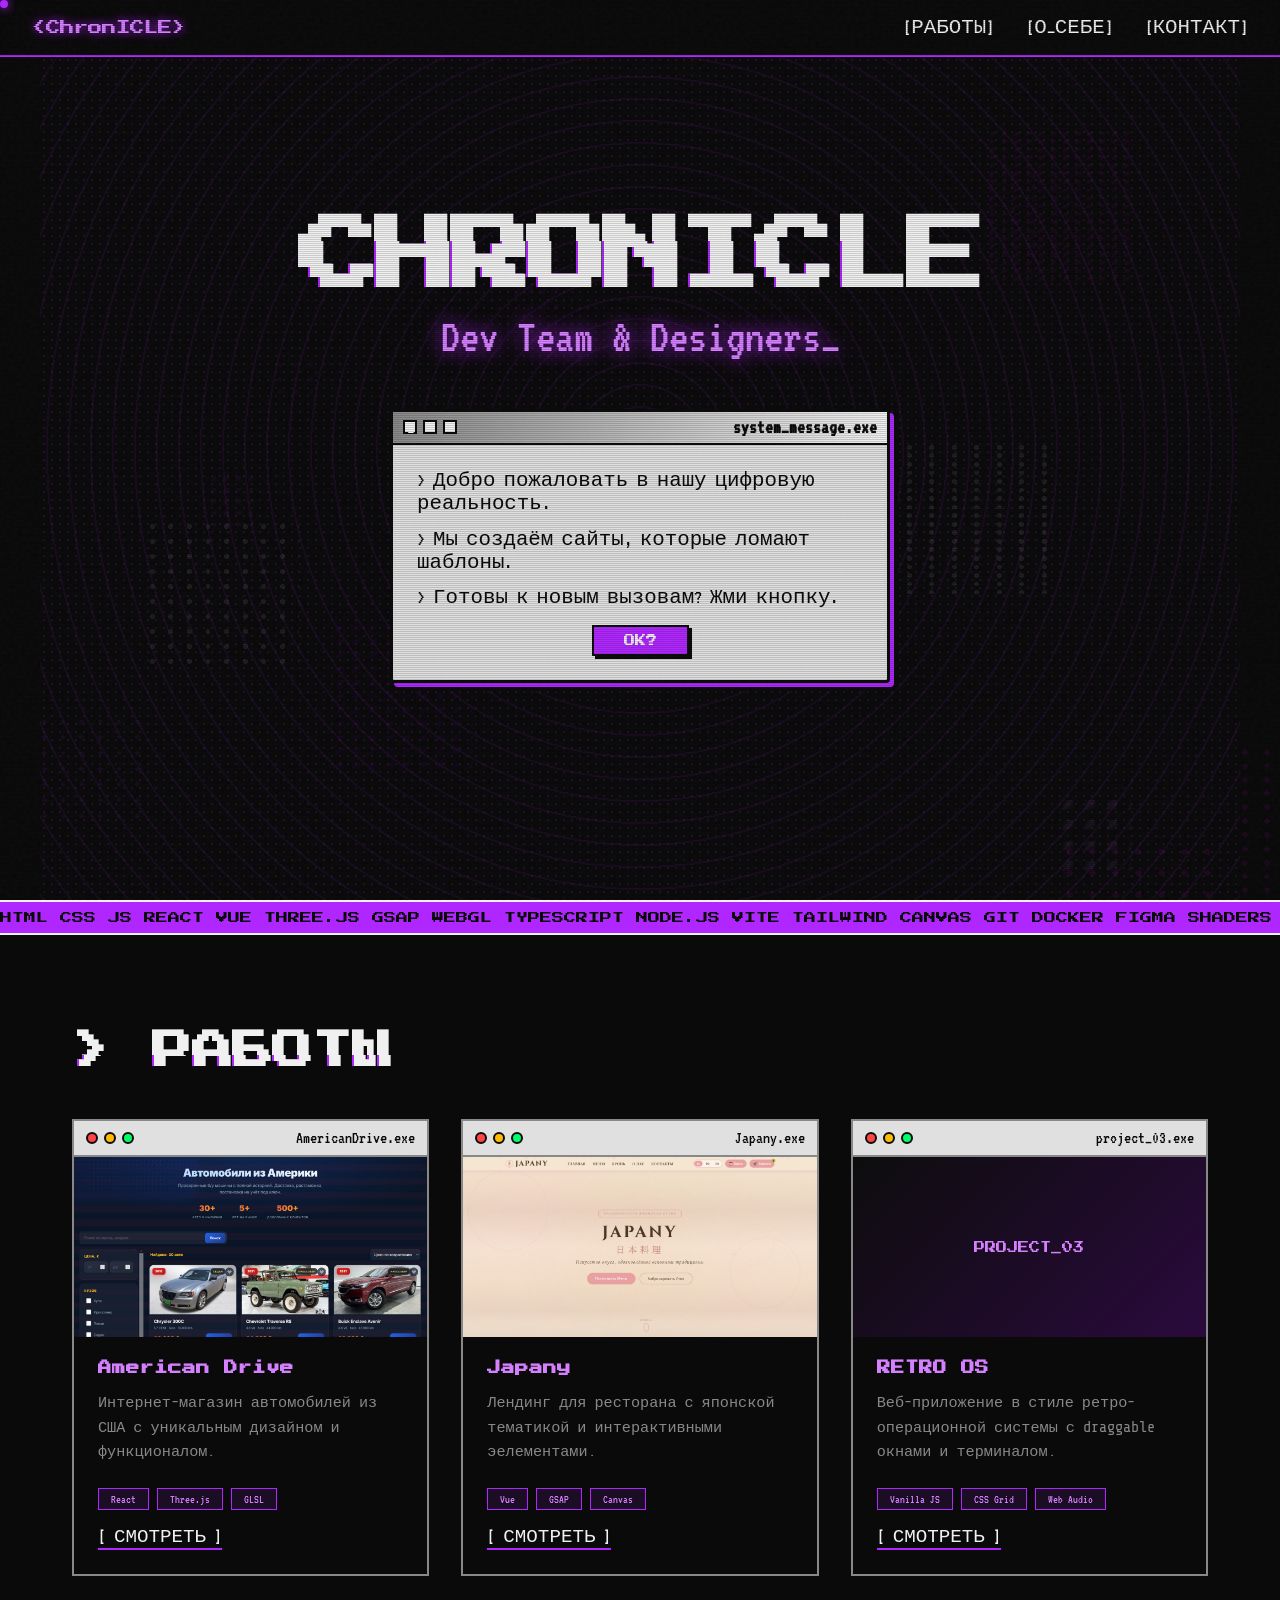
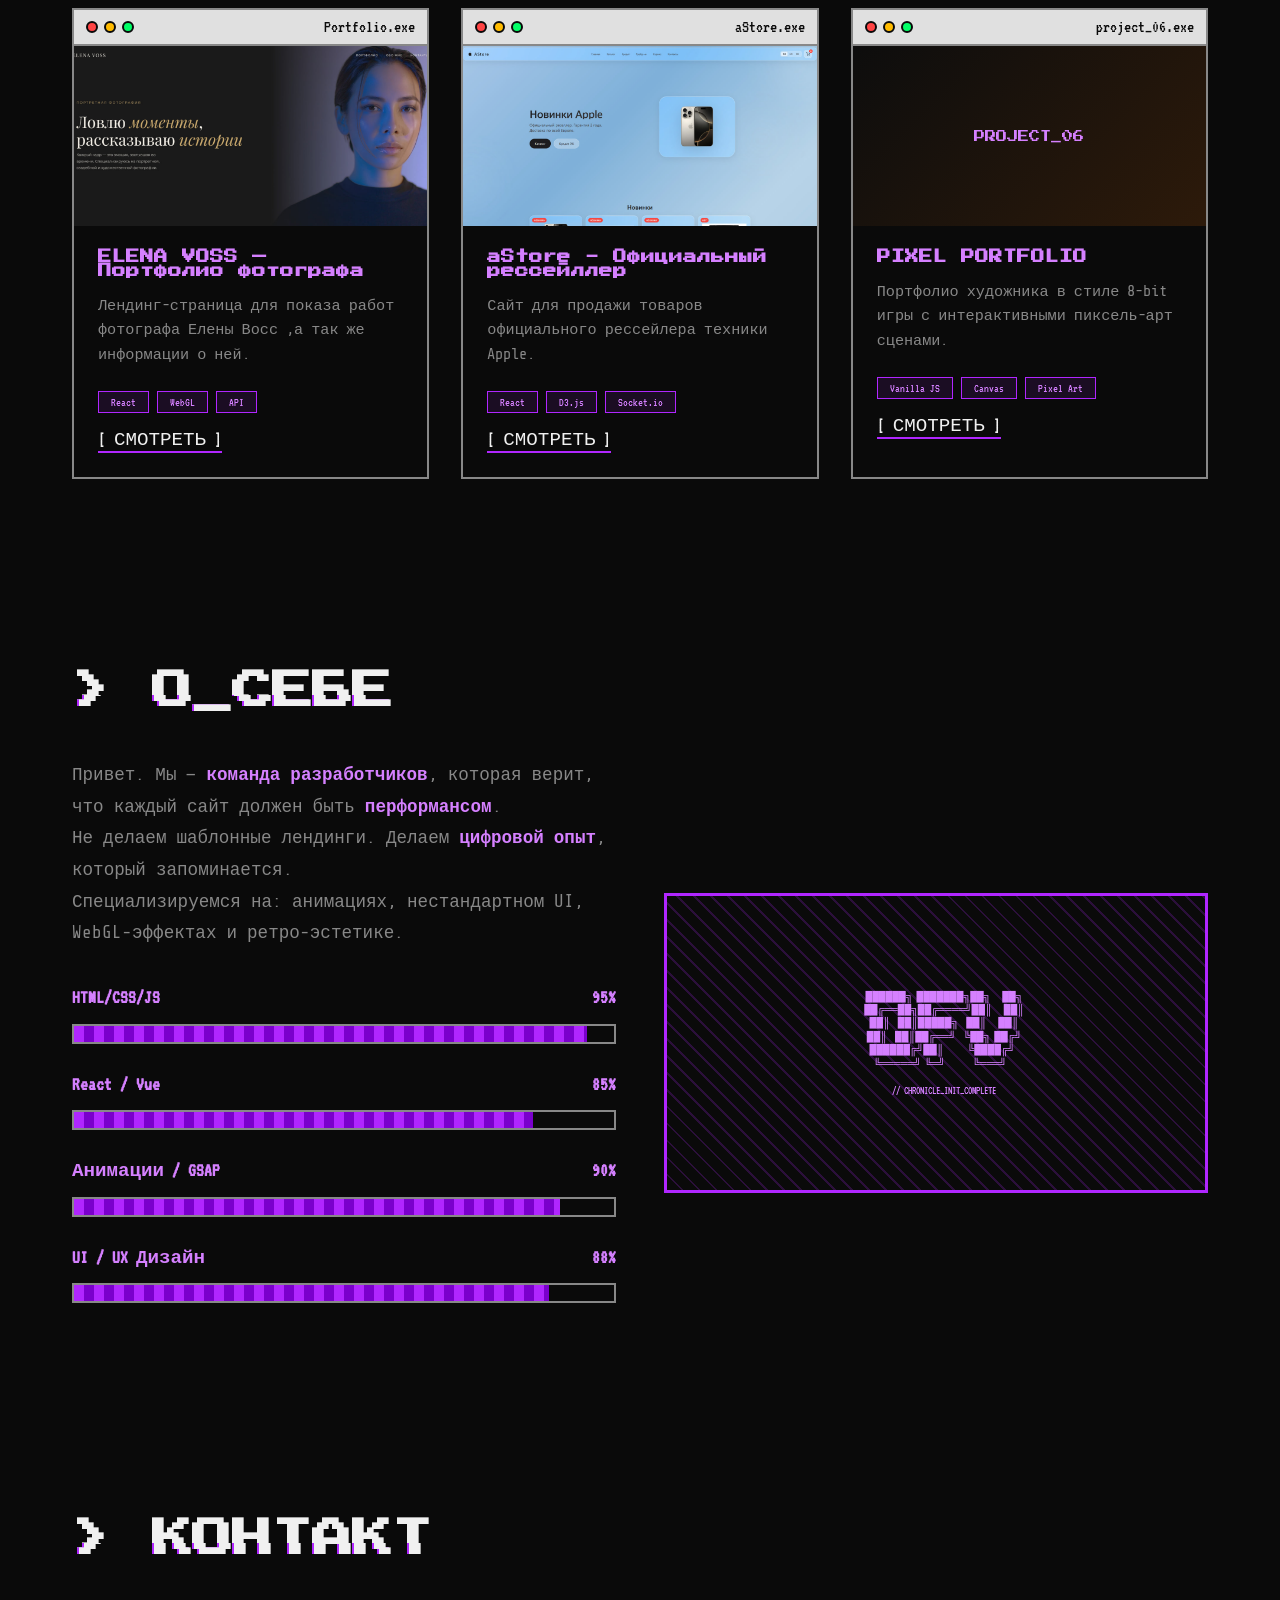
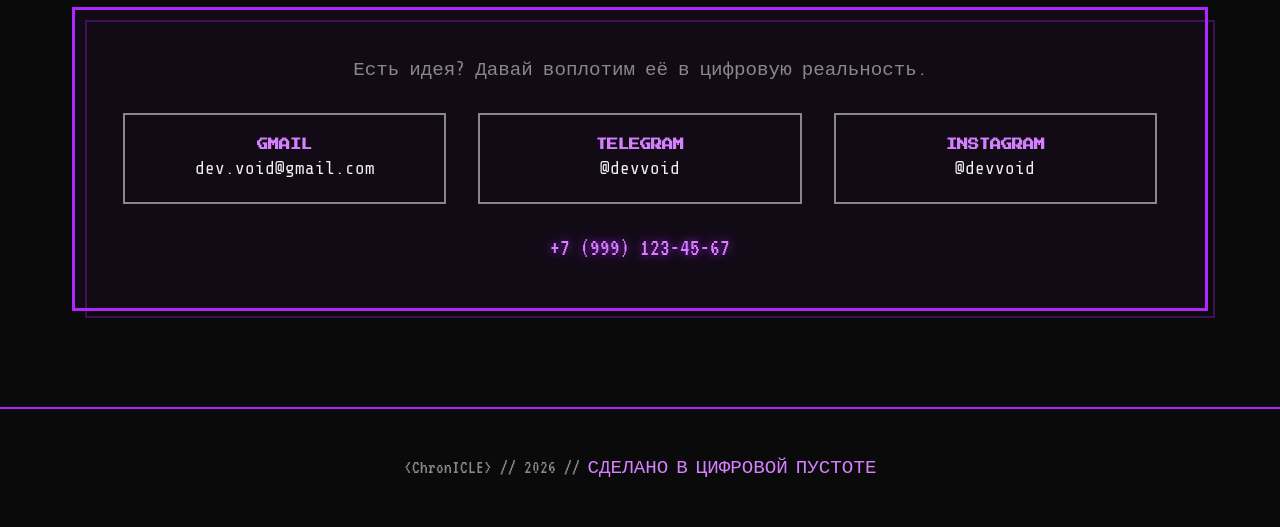
==== index.html @ 46a4eb54 "Добавил парочку сайтов" ====
<!DOCTYPE html>
<html lang="ru">
<head>
    <meta charset="UTF-8">
    <meta name="viewport" content="width=device-width, initial-scale=1.0">
    <title>ChronICLE — Портфолио</title>
    <link href="https://fonts.googleapis.com/css2?family=VT323&family=Press+Start+2P&family=Share+Tech+Mono&display=swap" rel="stylesheet" crossorigin="anonymous">
    <style>
        :root {
            --purple: #b026ff;
            --purple-dark: #7a00cc;
            --purple-glow: #d580ff;
            --black: #0a0a0a;
            --white: #f0f0f0;
            --gray: #888;
            --window-bg: #e0e0e0;
        }

        * { margin: 0; padding: 0; box-sizing: border-box; }

        html { scroll-behavior: smooth; }

        body {
            background: var(--black);
            color: var(--white);
            font-family: 'Share Tech Mono', 'Courier New', monospace;
            overflow-x: hidden;
            cursor: crosshair;
        }

        body::before {
            content: '';
            position: fixed;
            top: 0; left: 0; width: 100%; height: 100%;
            background: repeating-linear-gradient(
                0deg,
                rgba(0,0,0,0.15) 0px,
                rgba(0,0,0,0.15) 1px,
                transparent 1px,
                transparent 2px
            );
            pointer-events: none;
            z-index: 9999;
        }

        .halftone {
            position: absolute;
            width: 100%; height: 100%;
            background-image: radial-gradient(circle, var(--purple) 1px, transparent 1px);
            background-size: 8px 8px;
            opacity: 0.15;
            pointer-events: none;
        }

        .glitch {
            position: relative;
            display: inline-block;
        }
        .glitch::before,
        .glitch::after {
            content: attr(data-text);
            position: absolute;
            top: 0; left: 0; width: 100%; height: 100%;
        }
        .glitch::before {
            left: 2px;
            text-shadow: -2px 0 #b026ff;
            clip: rect(24px, 550px, 90px, 0);
            animation: glitch-anim-1 2.5s infinite linear alternate-reverse;
        }
        .glitch::after {
            left: -2px;
            text-shadow: -2px 0 #00ffff;
            clip: rect(85px, 550px, 140px, 0);
            animation: glitch-anim-2 3s infinite linear alternate-reverse;
        }
        @keyframes glitch-anim-1 {
            0% { clip: rect(20px, 9999px, 15px, 0); }
            20% { clip: rect(80px, 9999px, 70px, 0); }
            40% { clip: rect(10px, 9999px, 55px, 0); }
            60% { clip: rect(50px, 9999px, 18px, 0); }
            80% { clip: rect(90px, 9999px, 85px, 0); }
            100% { clip: rect(35px, 9999px, 15px, 0); }
        }
        @keyframes glitch-anim-2 {
            0% { clip: rect(65px, 9999px, 100px, 0); }
            20% { clip: rect(15px, 9999px, 60px, 0); }
            40% { clip: rect(80px, 9999px, 5px, 0); }
            60% { clip: rect(30px, 9999px, 50px, 0); }
            80% { clip: rect(70px, 9999px, 95px, 0); }
            100% { clip: rect(10px, 9999px, 40px, 0); }
        }

        .pixel-glitch-bg {
            position: fixed;
            top: 0; left: 0;
            width: 100%; height: 100%;
            pointer-events: none;
            z-index: 0;
            overflow: hidden;
        }
        .pixel-block {
            position: absolute;
            image-rendering: pixelated;
            opacity: 0.08;
            animation: pixel-glitch 4s infinite;
        }
        @keyframes pixel-glitch {
            0%, 100% { transform: translate(0,0) scale(1); opacity: 0.06; filter: hue-rotate(0deg); }
            20% { transform: translate(5px,-3px) scale(1.02); opacity: 0.1; filter: hue-rotate(30deg); }
            40% { transform: translate(-3px,5px) scale(0.98); opacity: 0.04; filter: hue-rotate(-20deg); }
            60% { transform: translate(8px,2px) scale(1.01); opacity: 0.09; filter: hue-rotate(60deg); }
            80% { transform: translate(-5px,-8px) scale(0.99); opacity: 0.05; filter: hue-rotate(-40deg); }
        }

        .hero {
            min-height: 100vh;
            display: flex;
            flex-direction: column;
            justify-content: center;
            align-items: center;
            position: relative;
            overflow: hidden;
            padding: 2rem;
        }

        .spiral-bg {
            position: absolute;
            top: 50%; left: 50%;
            transform: translate(-50%, -50%);
            width: 150vmax; height: 150vmax;
            background: repeating-radial-gradient(
                circle at center,
                transparent 0, transparent 20px,
                var(--purple) 20px, var(--purple) 22px
            );
            opacity: 0.08;
            animation: spin 60s linear infinite;
            pointer-events: none;
        }
        @keyframes spin {
            to { transform: translate(-50%, -50%) rotate(360deg); }
        }

        .hero h1 {
            font-family: 'Press Start 2P', 'Courier New', monospace;
            font-size: clamp(2rem, 8vw, 5rem);
            text-transform: uppercase;
            letter-spacing: -0.05em;
            color: var(--white);
            text-align: center;
            z-index: 2;
            margin-bottom: 1rem;
        }
        .hero .subtitle {
            font-family: 'VT323', 'Courier New', monospace;
            font-size: clamp(1.5rem, 4vw, 3rem);
            color: var(--purple-glow);
            text-shadow: 0 0 20px var(--purple);
            z-index: 2;
            margin-bottom: 3rem;
            text-align: center;
        }

        .retro-window {
            background: var(--window-bg);
            border: 3px solid var(--black);
            box-shadow: 4px 4px 0 var(--purple), 8px 8px 0 var(--black);
            border-radius: 4px;
            max-width: 500px;
            width: 100%;
            z-index: 2;
            animation: float 6s ease-in-out infinite;
        }
        .window-header {
            background: linear-gradient(90deg, var(--gray), var(--white));
            padding: 6px 10px;
            display: flex;
            align-items: center;
            gap: 6px;
            border-bottom: 2px solid var(--black);
        }
        .window-btn {
            width: 14px; height: 14px;
            border: 2px solid var(--black);
            background: var(--white);
            display: flex;
            align-items: center;
            justify-content: center;
            font-size: 10px;
            font-weight: bold;
            cursor: pointer;
            transition: 0.2s;
        }
        .window-btn:hover { background: var(--purple); color: var(--white); }
        .window-title {
            margin-left: auto;
            font-family: 'VT323', 'Courier New', monospace;
            font-size: 1.2rem;
            color: var(--black);
            font-weight: bold;
        }
        .window-body {
            padding: 1.5rem;
            color: var(--black);
            font-family: 'VT323', 'Courier New', monospace;
            font-size: 1.3rem;
        }
        .window-body p { margin-bottom: 0.8rem; }
        .ok-btn {
            background: var(--purple);
            color: var(--white);
            border: 2px solid var(--black);
            padding: 8px 30px;
            font-family: 'Press Start 2P', 'Courier New', monospace;
            font-size: 0.7rem;
            cursor: pointer;
            box-shadow: 3px 3px 0 var(--black);
            transition: 0.1s;
            display: block;
            margin: 1rem auto 0;
        }
        .ok-btn:hover {
            transform: translate(2px, 2px);
            box-shadow: 1px 1px 0 var(--black);
        }
        .ok-btn:active {
            transform: translate(3px, 3px);
            box-shadow: none;
        }
        @keyframes float {
            0%, 100% { transform: translateY(0); }
            50% { transform: translateY(-15px); }
        }

        nav {
            position: fixed;
            top: 0; left: 0; width: 100%;
            padding: 1rem 2rem;
            display: flex;
            justify-content: space-between;
            align-items: center;
            z-index: 100;
            background: rgba(10,10,10,0.8);
            backdrop-filter: blur(4px);
            border-bottom: 2px solid var(--purple);
        }
        .logo {
            font-family: 'Press Start 2P', 'Courier New', monospace;
            font-size: 0.9rem;
            color: var(--purple-glow);
            text-shadow: 0 0 10px var(--purple);
        }
        .nav-links {
            display: flex;
            gap: 2rem;
            list-style: none;
        }
        .nav-links a {
            color: var(--white);
            text-decoration: none;
            font-family: 'VT323', 'Courier New', monospace;
            font-size: 1.3rem;
            position: relative;
            transition: 0.3s;
            cursor: pointer;
        }
        .nav-links a::after {
            content: '';
            position: absolute;
            bottom: -4px; left: 0;
            width: 0; height: 2px;
            background: var(--purple);
            transition: 0.3s;
        }
        .nav-links a:hover {
            color: var(--purple-glow);
            text-shadow: 0 0 10px var(--purple);
        }
        .nav-links a:hover::after { width: 100%; }

        section {
            padding: 6rem 2rem;
            position: relative;
            max-width: 1200px;
            margin: 0 auto;
            z-index: 2;
        }
        .section-title {
            font-family: 'Press Start 2P', 'Courier New', monospace;
            font-size: clamp(1.5rem, 4vw, 2.5rem);
            margin-bottom: 3rem;
            color: var(--white);
            text-transform: uppercase;
        }

        .projects-grid {
            display: grid;
            grid-template-columns: repeat(auto-fit, minmax(320px, 1fr));
            gap: 2rem;
        }
        .project-card {
            background: var(--black);
            border: 2px solid var(--gray);
            padding: 0;
            transition: 0.3s;
            position: relative;
            overflow: hidden;
        }
        .project-card::before {
            content: '';
            position: absolute;
            top: 0; left: -100%;
            width: 100%; height: 100%;
            background: linear-gradient(90deg, transparent, rgba(176,38,255,0.2), transparent);
            transition: 0.5s;
        }
        .project-card:hover::before { left: 100%; }
        .project-card:hover {
            border-color: var(--purple);
            box-shadow: 0 0 30px rgba(176,38,255,0.3);
            transform: translateY(-5px);
        }
        .project-header {
            background: var(--window-bg);
            padding: 8px 12px;
            display: flex;
            align-items: center;
            gap: 6px;
            border-bottom: 2px solid var(--gray);
        }
        .project-header .dot {
            width: 12px; height: 12px;
            border: 2px solid var(--black);
            border-radius: 50%;
        }
        .project-header .dot.red { background: #ff4444; }
        .project-header .dot.yellow { background: #ffbb00; }
        .project-header .dot.green { background: #00ff66; }
        .project-title-bar {
            margin-left: auto;
            font-family: 'VT323', 'Courier New', monospace;
            font-size: 1.1rem;
            color: var(--black);
        }
        .project-body { padding: 1.5rem; }
        .project-body h3 {
            font-family: 'Press Start 2P', 'Courier New', monospace;
            font-size: 0.85rem;
            margin-bottom: 1rem;
            color: var(--purple-glow);
        }
        .project-body p {
            color: var(--gray);
            font-size: 0.95rem;
            line-height: 1.6;
            margin-bottom: 1.5rem;
        }
        .project-tags {
            display: flex;
            flex-wrap: wrap;
            gap: 0.5rem;
        }
        .tag {
            border: 1px solid var(--purple);
            color: var(--purple-glow);
            padding: 4px 12px;
            font-size: 0.75rem;
            font-family: 'VT323', 'Courier New', monospace;
            background: rgba(176,38,255,0.1);
        }
        .project-link {
            display: inline-block;
            margin-top: 1rem;
            color: var(--white);
            text-decoration: none;
            font-family: 'VT323', 'Courier New', monospace;
            font-size: 1.2rem;
            border-bottom: 2px solid var(--purple);
            transition: 0.3s;
            cursor: pointer;
        }
        .project-link:hover {
            color: var(--purple-glow);
            text-shadow: 0 0 10px var(--purple);
        }

        .about-grid {
            display: grid;
            grid-template-columns: 1fr 1fr;
            gap: 3rem;
            align-items: center;
        }
        .about-text {
            font-size: 1.1rem;
            line-height: 1.8;
            color: var(--gray);
        }
        .about-text span {
            color: var(--purple-glow);
            font-weight: bold;
        }
        .about-visual {
            position: relative;
            height: 300px;
            border: 3px solid var(--purple);
            background: var(--black);
            overflow: hidden;
        }
        .about-visual::before {
            content: '';
            position: absolute;
            inset: 0;
            background: repeating-linear-gradient(
                45deg,
                transparent, transparent 10px,
                var(--purple) 10px, var(--purple) 12px
            );
            opacity: 0.2;
        }
        .ascii-art {
            position: absolute;
            top: 50%; left: 50%;
            transform: translate(-50%, -50%);
            font-family: 'VT323', 'Courier New', monospace;
            font-size: 0.7rem;
            color: var(--purple-glow);
            white-space: pre;
            line-height: 1.2;
            text-align: center;
        }

        .skill-bar { margin-bottom: 1.5rem; }
        .skill-label {
            display: flex;
            justify-content: space-between;
            font-family: 'VT323', 'Courier New', monospace;
            font-size: 1.2rem;
            margin-bottom: 0.5rem;
        }
        .skill-track {
            height: 20px;
            border: 2px solid var(--gray);
            background: var(--black);
            position: relative;
            overflow: hidden;
        }
        .skill-fill {
            height: 100%;
            background: repeating-linear-gradient(
                90deg,
                var(--purple), var(--purple) 10px,
                var(--purple-dark) 10px, var(--purple-dark) 20px
            );
            width: 0;
            transition: width 1.5s ease-out;
        }

        .contact-box {
            border: 3px solid var(--purple);
            padding: 3rem;
            background: rgba(176,38,255,0.05);
            position: relative;
        }
        .contact-box::before {
            content: '';
            position: absolute;
            top: 10px; left: 10px;
            right: -10px; bottom: -10px;
            border: 2px solid var(--purple);
            opacity: 0.3;
            pointer-events: none;
        }
        .contact-grid {
            display: grid;
            grid-template-columns: repeat(auto-fit, minmax(200px, 1fr));
            gap: 2rem;
            margin-top: 2rem;
        }
        .contact-item {
            border: 2px solid var(--gray);
            padding: 1.5rem;
            transition: 0.3s;
            text-align: center;
        }
        .contact-item:hover {
            border-color: var(--purple);
            box-shadow: 0 0 20px rgba(176,38,255,0.2);
        }
        .contact-item h4 {
            font-family: 'Press Start 2P', 'Courier New', monospace;
            font-size: 0.7rem;
            color: var(--purple-glow);
            margin-bottom: 0.5rem;
        }
        .contact-item span {
            color: var(--white);
            font-size: 1.1rem;
            cursor: pointer;
            transition: 0.3s;
        }
        .contact-item span:hover {
            color: var(--purple-glow);
            text-shadow: 0 0 10px var(--purple);
        }

        .phone-text {
            text-align: center;
            margin-top: 2rem;
            font-family: 'VT323', 'Courier New', monospace;
            font-size: 1.5rem;
            color: var(--gray);
        }
        .phone-text span {
            color: var(--purple-glow);
            text-shadow: 0 0 10px var(--purple);
        }

        footer {
            text-align: center;
            padding: 3rem 2rem;
            border-top: 2px solid var(--purple);
            font-family: 'VT323', 'Courier New', monospace;
            font-size: 1.2rem;
            color: var(--gray);
        }
        footer span { color: var(--purple-glow); }

        .marquee-container {
            overflow: hidden;
            background: var(--purple);
            color: var(--black);
            padding: 0.6rem 0;
            font-family: 'Press Start 2P', 'Courier New', monospace;
            font-size: 0.75rem;
            border-top: 2px solid var(--white);
            border-bottom: 2px solid var(--white);
            position: relative;
        }
        .marquee-track {
            display: flex;
            width: fit-content;
            will-change: transform;
            backface-visibility: hidden;
            animation: marquee-scroll 18s linear infinite;
        }
        .marquee-text {
            white-space: nowrap;
            flex-shrink: 0;
            padding-right: 4rem;
        }
        @keyframes marquee-scroll {
            0% { transform: translate3d(0, 0, 0); }
            100% { transform: translate3d(-50%, 0, 0); }
        }

        .floating-windows {
            position: fixed;
            top: 0; left: 0;
            width: 100%; height: 100%;
            pointer-events: none;
            z-index: 0;
            overflow: hidden;
        }
        .error-window {
            position: absolute;
            background: var(--window-bg);
            border: 2px solid var(--black);
            box-shadow: 3px 3px 0 var(--purple);
            opacity: 0.22;
            will-change: transform;
        }
        .error-header {
            background: linear-gradient(90deg, var(--gray), var(--white));
            padding: 5px 10px;
            font-size: 0.9rem;
            font-family: 'VT323', 'Courier New', monospace;
            color: var(--black);
            border-bottom: 2px solid var(--black);
            display: flex;
            justify-content: space-between;
        }
        .error-body {
            padding: 12px 10px;
            font-size: 1rem;
            color: var(--black);
            font-family: 'VT323', 'Courier New', monospace;
        }

        .noise {
            position: fixed;
            top: 0; left: 0;
            width: 100%; height: 100%;
            pointer-events: none;
            z-index: 9998;
            opacity: 0.03;
            background-image: url("data:image/svg+xml,%3Csvg viewBox='0 0 256 256' xmlns='http://www.w3.org/2000/svg'%3E%3Cfilter id='noise'%3E%3CfeTurbulence type='fractalNoise' baseFrequency='0.9' numOctaves='4' stitchTiles='stitch'/%3E%3C/filter%3E%3Crect width='100%25' height='100%25' filter='url(%23noise)'/%3E%3C/svg%3E");
        }

        @media (max-width: 768px) {
            .about-grid { grid-template-columns: 1fr; }
            .nav-links { display: none; }
            .hero h1 { font-size: 2rem; }
        }

        .cursor-dot {
            position: fixed;
            width: 8px; height: 8px;
            background: var(--purple);
            border-radius: 50%;
            pointer-events: none;
            z-index: 10000;
            transition: transform 0.1s;
            box-shadow: 0 0 10px var(--purple);
        }

        .blink { animation: blink 1s step-end infinite; }
        @keyframes blink { 50% { opacity: 0; } }
    </style>
</head>
<body>
    <div class="noise"></div>
    <div class="cursor-dot" id="cursor"></div>

    <div class="pixel-glitch-bg" id="pixelGlitchBg"></div>
    <div class="floating-windows" id="floatingWindows"></div>

    <nav>
        <div class="logo">&lt;ChronICLE&gt;</div>
        <ul class="nav-links">
            <li><a onclick="scrollToSection('projects')">[РАБОТЫ]</a></li>
            <li><a onclick="scrollToSection('about')">[О_СЕБЕ]</a></li>
            <li><a onclick="scrollToSection('contact')">[КОНТАКТ]</a></li>
        </ul>
    </nav>

    <section class="hero">
        <div class="spiral-bg"></div>
        <div class="halftone"></div>
        <h1 class="glitch" data-text="ChronICLE">ChronICLE</h1>
        <p class="subtitle">Dev Team & Designers<span class="blink">_</span></p>
        <div class="retro-window">
            <div class="window-header">
                <div class="window-btn">_</div>
                <div class="window-btn">□</div>
                <div class="window-btn">×</div>
                <span class="window-title">system_message.exe</span>
            </div>
            <div class="window-body">
                <p>> Добро пожаловать в нашу цифровую реальность.</p>
                <p>> Мы создаём сайты, которые ломают шаблоны.</p>
                <p>> Готовы к новым вызовам? Жми кнопку.</p>
                <button class="ok-btn" onclick="scrollToSection('projects')">OK?</button>
            </div>
        </div>
    </section>

    <div class="marquee-container">
        <div class="marquee-track">
            <span class="marquee-text">HTML  CSS  JS  REACT  VUE  THREE.JS  GSAP  WEBGL  TYPESCRIPT  NODE.JS  VITE  TAILWIND  CANVAS  GIT  DOCKER  FIGMA  SHADERS  GLSL  PWA  SSR</span>
            <span class="marquee-text">HTML  CSS  JS  REACT  VUE  THREE.JS  GSAP  WEBGL  TYPESCRIPT  NODE.JS  VITE  TAILWIND  CANVAS  GIT  DOCKER  FIGMA  SHADERS  GLSL  PWA  SSR</span>
        </div>
    </div>

    <section id="projects">
        <h2 class="section-title glitch" data-text="> РАБОТЫ">> РАБОТЫ</h2>
        <div class="projects-grid">
            <div class="project-card">
                <div class="project-header">
                    <div class="dot red"></div>
                    <div class="dot yellow"></div>
                    <div class="dot green"></div>
                    <span class="project-title-bar">AmericanDrive.exe</span>
                </div>
                <div style="height:180px;background:linear-gradient(135deg,#1a1a1a,#2d0a3d);display:flex;align-items:center;justify-content:center;">
    <img src="images/project1.jpg"
         style="width:100%;height:100%;object-fit:cover;">
</div>
                <div class="project-body">
                    <h3>American Drive</h3>
                    <p>Интернет-магазин автомобилей из США с уникальным дизайном и функционалом.</p>
                    <div class="project-tags">
                        <span class="tag">React</span>
                        <span class="tag">Three.js</span>
                        <span class="tag">GLSL</span>
                    </div>
                    <a href="project1.html" class="project-link">[ СМОТРЕТЬ ]</a>
                </div>
            </div>
            <div class="project-card">
                <div class="project-header">
                    <div class="dot red"></div>
                    <div class="dot yellow"></div>
                    <div class="dot green"></div>
                    <span class="project-title-bar">Japany.exe</span>
                </div>
                <div style="height:180px;background:linear-gradient(135deg,#1a1a1a,#2d0a3d);display:flex;align-items:center;justify-content:center;">
    <img src="images/project2.jpg"
         style="width:100%;height:100%;object-fit:cover;">
</div>
                <div class="project-body">
                    <h3>Japany</h3>
                    <p>Лендинг для ресторана с японской тематикой и интерактивными эелементами.</p>
                    <div class="project-tags">
                        <span class="tag">Vue</span>
                        <span class="tag">GSAP</span>
                        <span class="tag">Canvas</span>
                    </div>
                    <a href="project2.html" class="project-link">[ СМОТРЕТЬ ]</a>
                </div>
            </div>
            <div class="project-card">
                <div class="project-header">
                    <div class="dot red"></div>
                    <div class="dot yellow"></div>
                    <div class="dot green"></div>
                    <span class="project-title-bar">project_03.exe</span>
                </div>
                <div style="height:180px;background:linear-gradient(135deg,#0d0d0d,#2a0a3d);display:flex;align-items:center;justify-content:center;font-family:'Press Start 2P','Courier New',monospace;font-size:0.7rem;color:var(--purple-glow);">PROJECT_03</div>
                <div class="project-body">
                    <h3>RETRO OS</h3>
                    <p>Веб-приложение в стиле ретро-операционной системы с draggable окнами и терминалом.</p>
                    <div class="project-tags">
                        <span class="tag">Vanilla JS</span>
                        <span class="tag">CSS Grid</span>
                        <span class="tag">Web Audio</span>
                    </div>
                    <span class="project-link">[ СМОТРЕТЬ ]</span>
                </div>
            </div>
            <div class="project-card">
                <div class="project-header">
                    <div class="dot red"></div>
                    <div class="dot yellow"></div>
                    <div class="dot green"></div>
                    <span class="project-title-bar">Portfolio.exe</span>
                </div>
                <div style="height:180px;background:linear-gradient(135deg,#1a1a1a,#2d0a3d);display:flex;align-items:center;justify-content:center;">
    <img src="images/project4.jpg"
         style="width:100%;height:100%;object-fit:cover;">
</div>
                <div class="project-body">
                    <h3>ELENA VOSS — Портфолио фотографа</h3>
                    <p>Лендинг-страница для показа работ фотографа Елены Восс ,а так же информации о ней.</p>
                    <div class="project-tags">
                        <span class="tag">React</span>
                        <span class="tag">WebGL</span>
                        <span class="tag">API</span>
                    </div>
                    <a href="project4.html" class="project-link">[ СМОТРЕТЬ ]</a>
                </div>
            </div>
            <div class="project-card">
                <div class="project-header">
                    <div class="dot red"></div>
                    <div class="dot yellow"></div>
                    <div class="dot green"></div>
                    <span class="project-title-bar">aStore.exe</span>
                </div>
                <div style="height:180px;background:linear-gradient(135deg,#1a1a1a,#2d0a3d);display:flex;align-items:center;justify-content:center;">
    <img src="images/project5.jpg"
         style="width:100%;height:100%;object-fit:cover;">
</div>
                <div class="project-body">
                    <h3>aStore - Официальный рессейллер</h3>
                    <p>Сайт для продажи товаров официального рессейлера техники Apple.</p>
                    <div class="project-tags">
                        <span class="tag">React</span>
                        <span class="tag">D3.js</span>
                        <span class="tag">Socket.io</span>
                    </div>
                    <a href="project5.html" class="project-link">[ СМОТРЕТЬ ]</a>
                </div>
            </div>
            <div class="project-card">
                <div class="project-header">
                    <div class="dot red"></div>
                    <div class="dot yellow"></div>
                    <div class="dot green"></div>
                    <span class="project-title-bar">project_06.exe</span>
                </div>
                <div style="height:180px;background:linear-gradient(135deg,#0d0d0d,#2d1a0a);display:flex;align-items:center;justify-content:center;font-family:'Press Start 2P','Courier New',monospace;font-size:0.7rem;color:var(--purple-glow);">PROJECT_06</div>
                <div class="project-body">
                    <h3>PIXEL PORTFOLIO</h3>
                    <p>Портфолио художника в стиле 8-bit игры с интерактивными пиксель-арт сценами.</p>
                    <div class="project-tags">
                        <span class="tag">Vanilla JS</span>
                        <span class="tag">Canvas</span>
                        <span class="tag">Pixel Art</span>
                    </div>
                    <span class="project-link">[ СМОТРЕТЬ ]</span>
                </div>
            </div>
        </div>
    </section>

    <section id="about">
        <h2 class="section-title glitch" data-text="> О_СЕБЕ">> О_СЕБЕ</h2>
        <div class="about-grid">
            <div class="about-text">
                <p>Привет. Мы — <span>команда разработчиков</span>, которая верит, что каждый сайт должен быть <span>перформансом</span>.</p>
                <p>Не делаем шаблонные лендинги. Делаем <span>цифровой опыт</span>, который запоминается.</p>
                <p>Специализируемся на: анимациях, нестандартном UI, WebGL-эффектах и ретро-эстетике.</p>
                <div style="margin-top: 2rem;">
                    <div class="skill-bar">
                        <div class="skill-label"><span>HTML/CSS/JS</span><span>95%</span></div>
                        <div class="skill-track"><div class="skill-fill" data-width="95%"></div></div>
                    </div>
                    <div class="skill-bar">
                        <div class="skill-label"><span>React / Vue</span><span>85%</span></div>
                        <div class="skill-track"><div class="skill-fill" data-width="85%"></div></div>
                    </div>
                    <div class="skill-bar">
                        <div class="skill-label"><span>Анимации / GSAP</span><span>90%</span></div>
                        <div class="skill-track"><div class="skill-fill" data-width="90%"></div></div>
                    </div>
                    <div class="skill-bar">
                        <div class="skill-label"><span>UI / UX Дизайн</span><span>88%</span></div>
                        <div class="skill-track"><div class="skill-fill" data-width="88%"></div></div>
                    </div>
                </div>
            </div>
            <div class="about-visual">
                <div class="ascii-art">
    ██████╗ ███████╗██╗   ██╗
    ██╔══██╗██╔════╝██║   ██║
    ██║  ██║█████╗  ██║   ██║
    ██║  ██║██╔══╝  ╚██╗ ██╔╝
    ██████╔╝██║      ╚████╔╝ 
    ╚═════╝ ╚═╝       ╚═══╝  

    // CHRONICLE_INIT_COMPLETE
                </div>
            </div>
        </div>
    </section>

    <section id="contact">
        <h2 class="section-title glitch" data-text="> КОНТАКТ">> КОНТАКТ</h2>
        <div class="contact-box">
            <p style="font-size:1.2rem;color:var(--gray);text-align:center;margin-bottom:1rem;">Есть идея? Давай воплотим её в цифровую реальность.</p>
            <div class="contact-grid">
                <div class="contact-item">
                    <h4>GMAIL</h4>
                    <span>dev.void@gmail.com</span>
                </div>
                <div class="contact-item">
                    <h4>TELEGRAM</h4>
                    <span>@devvoid</span>
                </div>
                <div class="contact-item">
                    <h4>INSTAGRAM</h4>
                    <span>@devvoid</span>
                </div>
            </div>
            <div class="phone-text">
                <span>+7 (999) 123-45-67</span>
            </div>
        </div>
    </section>

    <footer>
        <p>&lt;ChronICLE&gt; // 2026 // <span>СДЕЛАНО В ЦИФРОВОЙ ПУСТОТЕ</span></p>
    </footer>

    <script>
        function scrollToSection(id) {
            document.getElementById(id).scrollIntoView({ behavior: 'smooth' });
        }

        const cursor = document.getElementById('cursor');
        document.addEventListener('mousemove', (e) => {
            cursor.style.left = e.clientX - 4 + 'px';
            cursor.style.top = e.clientY - 4 + 'px';
        });
        document.addEventListener('mousedown', () => cursor.style.transform = 'scale(0.5)');
        document.addEventListener('mouseup', () => cursor.style.transform = 'scale(1)');

        const pixelBg = document.getElementById('pixelGlitchBg');
        const pixelColors = ['#b026ff', '#7a00cc', '#d580ff', '#ffffff', '#ff00ff'];
        const pixelShapes = [
            'linear-gradient(45deg, transparent 40%, {color} 40%, {color} 60%, transparent 60%)',
            'repeating-linear-gradient(0deg, {color} 0px, {color} 2px, transparent 2px, transparent 6px)',
            'repeating-linear-gradient(90deg, {color} 0px, {color} 2px, transparent 2px, transparent 6px)',
            'radial-gradient(circle, {color} 20%, transparent 20%)',
            'conic-gradient(from 0deg, transparent 0deg, {color} 45deg, transparent 90deg)'
        ];
        for (let i = 0; i < 25; i++) {
            const block = document.createElement('div');
            block.className = 'pixel-block';
            const size = 40 + Math.random() * 120;
            const color = pixelColors[Math.floor(Math.random() * pixelColors.length)];
            const shape = pixelShapes[Math.floor(Math.random() * pixelShapes.length)].replace('{color}', color);
            block.style.cssText = `
                width: ${size}px; height: ${size}px;
                left: ${Math.random() * 100}%;
                top: ${Math.random() * 100}%;
                background: ${shape};
                background-size: ${8 + Math.random() * 16}px ${8 + Math.random() * 16}px;
                animation-delay: ${Math.random() * 4}s;
                animation-duration: ${3 + Math.random() * 4}s;
            `;
            pixelBg.appendChild(block);
        }

        const fwContainer = document.getElementById('floatingWindows');
        const messages = ['Epic fail.', 'Error 404.', 'System crash.', 'Access denied.', 'Fatal error.', 'Null pointer.', 'Stack overflow.', 'Segmentation fault.'];
        const activeWindows = [];

        function createErrorWindow() {
            const win = document.createElement('div');
            win.className = 'error-window';
            const width = 220 + Math.random() * 180;
            const startX = Math.random() * (window.innerWidth - width);
            const startY = window.innerHeight + 80;
            const speed = 0.4 + Math.random() * 0.7;
            const wobble = Math.random() * 3;
            const wobbleSpeed = 0.008 + Math.random() * 0.02;
            const baseRotation = -20 + Math.random() * 40;
            const rotSpeed = -0.15 + Math.random() * 0.3;

            win.style.width = width + 'px';
            win.style.left = startX + 'px';
            win.style.top = startY + 'px';
            win.style.transform = `rotate(${baseRotation}deg)`;

            win.innerHTML = `
                <div class="error-header">
                    <span>!</span>
                    <span>×</span>
                </div>
                <div class="error-body">${messages[Math.floor(Math.random() * messages.length)]}</div>
            `;

            fwContainer.appendChild(win);

            const winObj = {
                el: win,
                x: startX,
                y: startY,
                speed: speed,
                wobble: wobble,
                wobblePhase: Math.random() * Math.PI * 2,
                wobbleSpeed: wobbleSpeed,
                rotation: baseRotation,
                rotSpeed: rotSpeed,
                dead: false
            };
            activeWindows.push(winObj);
        }

        function animateWindows() {
            for (let i = activeWindows.length - 1; i >= 0; i--) {
                const w = activeWindows[i];
                if (w.dead) {
                    activeWindows.splice(i, 1);
                    continue;
                }

                w.y -= w.speed;
                w.wobblePhase += w.wobbleSpeed;
                w.x += Math.sin(w.wobblePhase) * w.wobble;
                w.rotation += w.rotSpeed;

                w.el.style.transform = `translate(${w.x - parseFloat(w.el.style.left)}px, ${w.y - (window.innerHeight + 80)}px) rotate(${w.rotation}deg)`;

                if (w.y < -250) {
                    w.el.remove();
                    w.dead = true;
                    activeWindows.splice(i, 1);
                }
            }
            requestAnimationFrame(animateWindows);
        }

        setInterval(() => {
            if (activeWindows.length < 2) {
                createErrorWindow();
            }
        }, 3000);

        setTimeout(createErrorWindow, 500);
        animateWindows();

        const observer = new IntersectionObserver((entries) => {
            entries.forEach(entry => {
                if (entry.isIntersecting) {
                    entry.target.querySelectorAll('.skill-fill').forEach(bar => {
                        bar.style.width = bar.getAttribute('data-width');
                    });
                }
            });
        }, { threshold: 0.3 });
        observer.observe(document.querySelector('#about'));

        document.querySelectorAll('.project-card').forEach(card => {
            card.addEventListener('mouseenter', function() {
                this.style.filter = 'hue-rotate(90deg)';
                setTimeout(() => this.style.filter = 'none', 100);
                setTimeout(() => this.style.filter = 'hue-rotate(180deg)', 150);
                setTimeout(() => this.style.filter = 'none', 250);
            });
        });

        document.querySelector('.hero').addEventListener('mousemove', (e) => {
            const x = (e.clientX / window.innerWidth - 0.5) * 20;
            const y = (e.clientY / window.innerHeight - 0.5) * 20;
            document.querySelector('.spiral-bg').style.transform = `translate(calc(-50% + ${x}px), calc(-50% + ${y}px)) rotate(${x}deg)`;
        });
    </script>
</body>
</html>
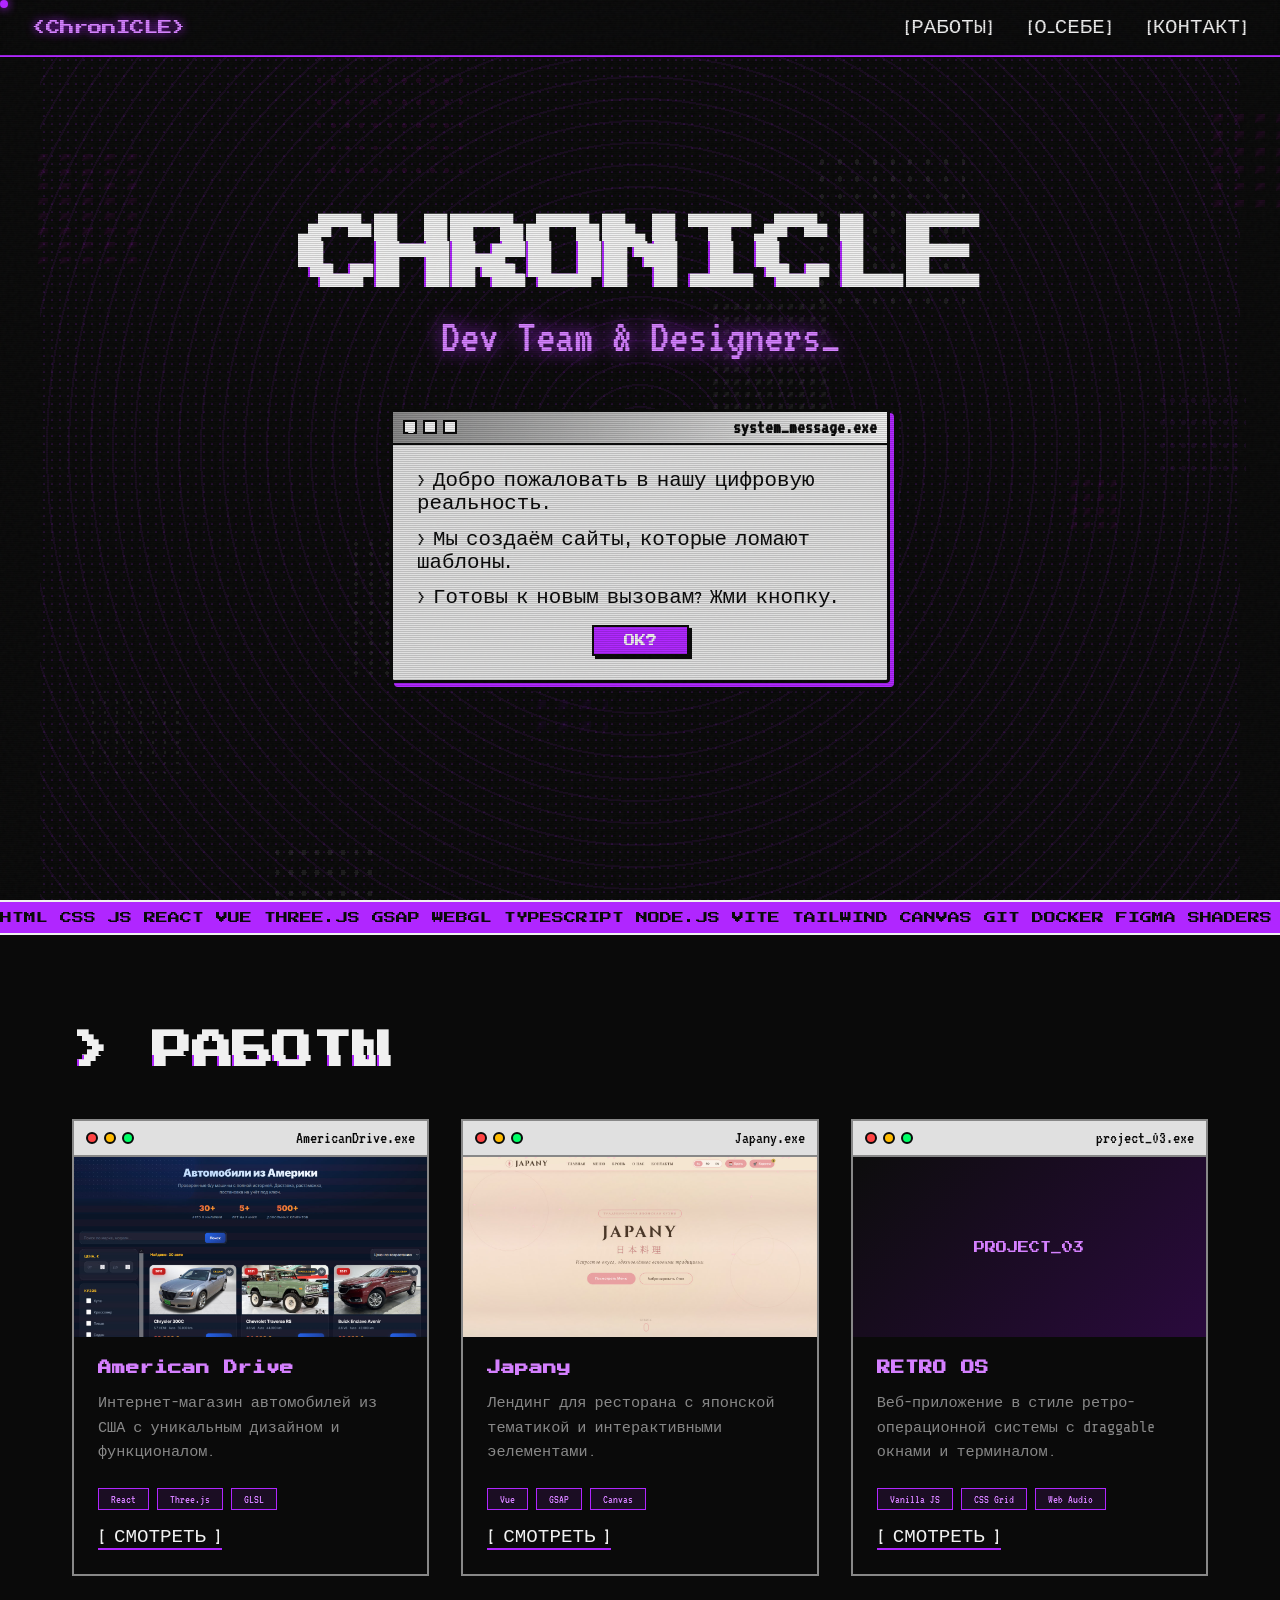
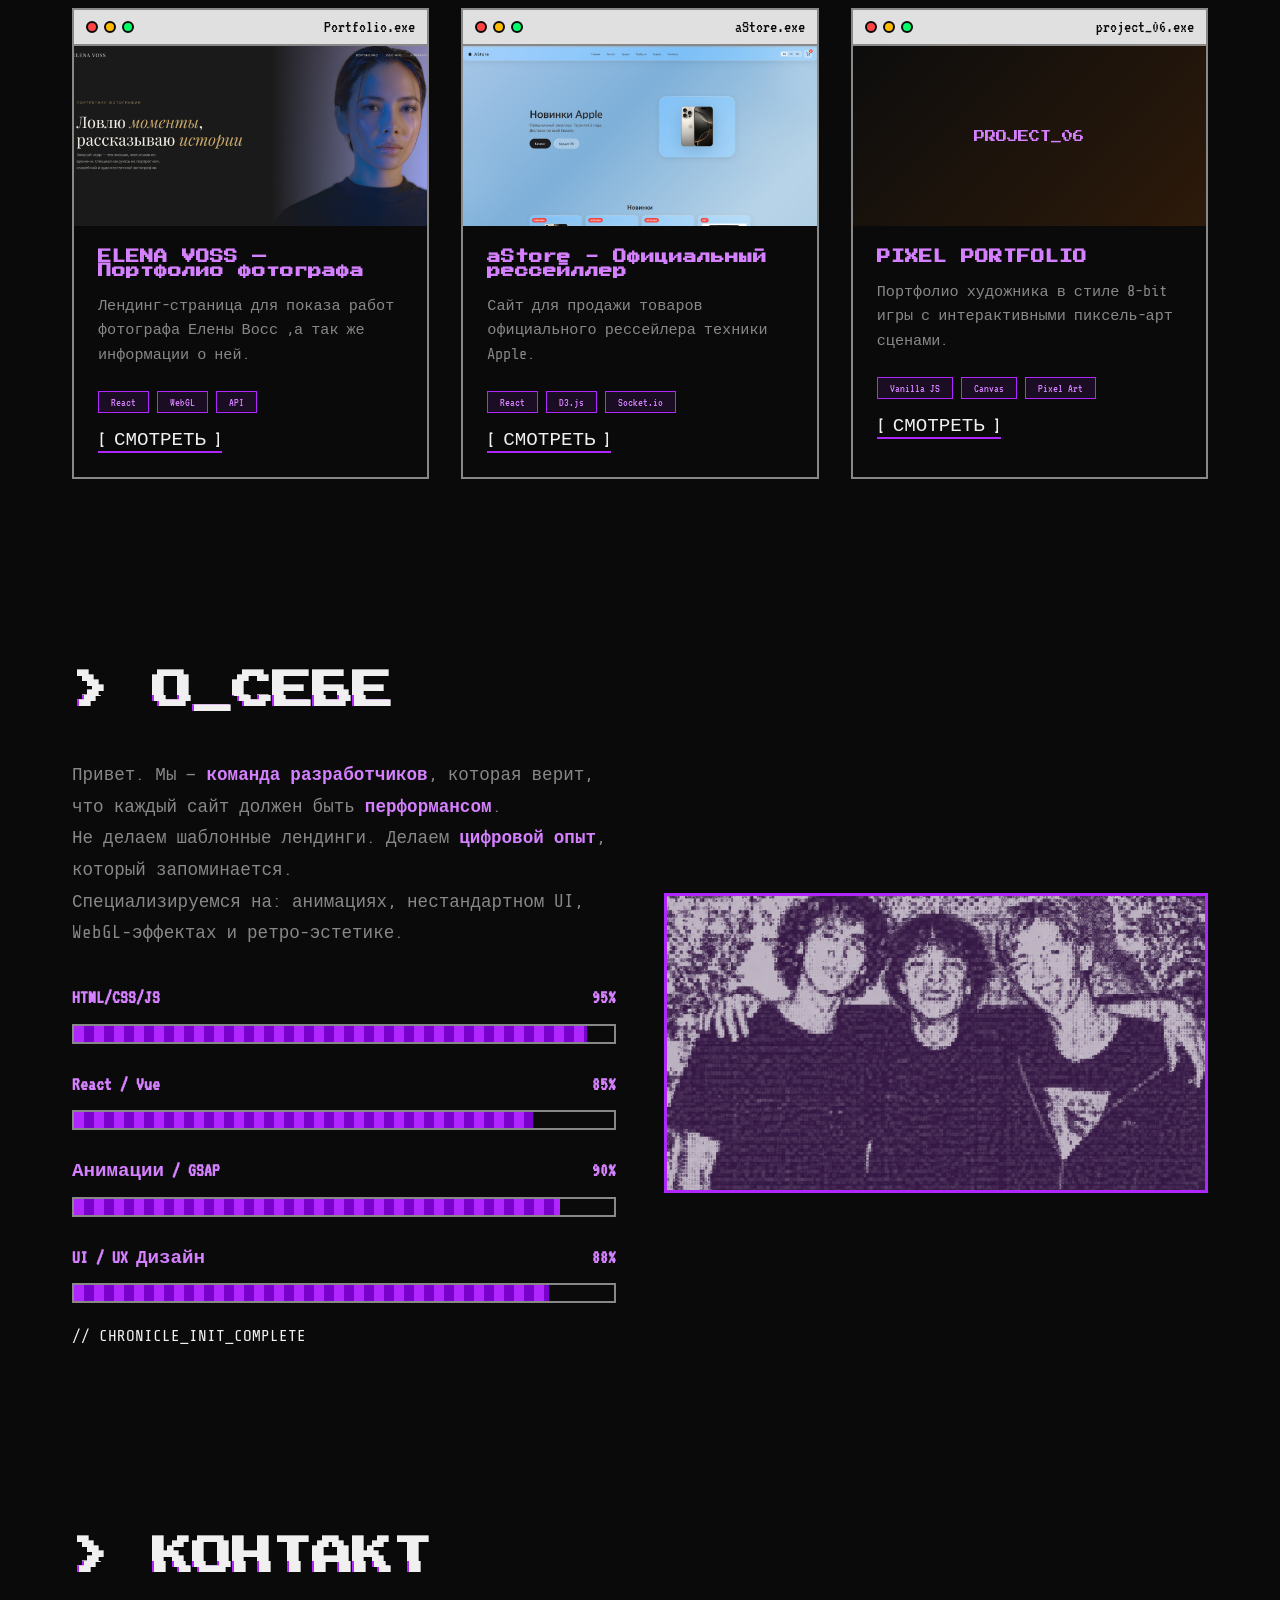
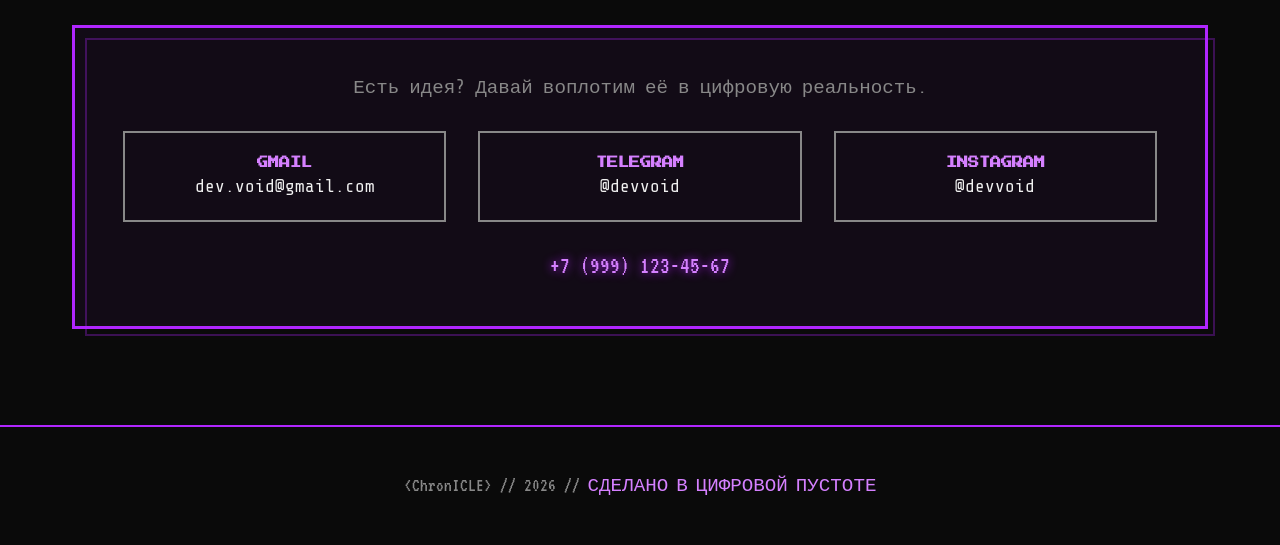
==== commit f4281ebd: "Фотка" ====
--- a/index.html
+++ b/index.html
@@ -821,13 +821,17 @@
                 </div>
             </div>
             <div class="about-visual">
-                <div class="ascii-art">
-    ██████╗ ███████╗██╗   ██╗
-    ██╔══██╗██╔════╝██║   ██║
-    ██║  ██║█████╗  ██║   ██║
-    ██║  ██║██╔══╝  ╚██╗ ██╔╝
-    ██████╔╝██║      ╚████╔╝ 
-    ╚═════╝ ╚═╝       ╚═══╝  
+                <div class="ascii-art" style="display:flex;justify-content:center;align-items:center;overflow:hidden;position:relative;">
+    <img src="images/teamphoto.png"
+         alt="Team"
+         style="width:100%;height:100%;object-fit:contain;
+                filter:grayscale(%) sepia(100%) hue-rotate(245deg) saturate(110%) brightness(.9) contrast(140%);
+                box-shadow:0 0 25px rgba(176,38,255,.7);">
+
+    <div style="position:absolute;inset:0;background:rgba(176,38,255,.22);mix-blend-mode:screen;pointer-events:none;"></div>
+</div>
+</div>
+</div> 
 
     // CHRONICLE_INIT_COMPLETE
                 </div>
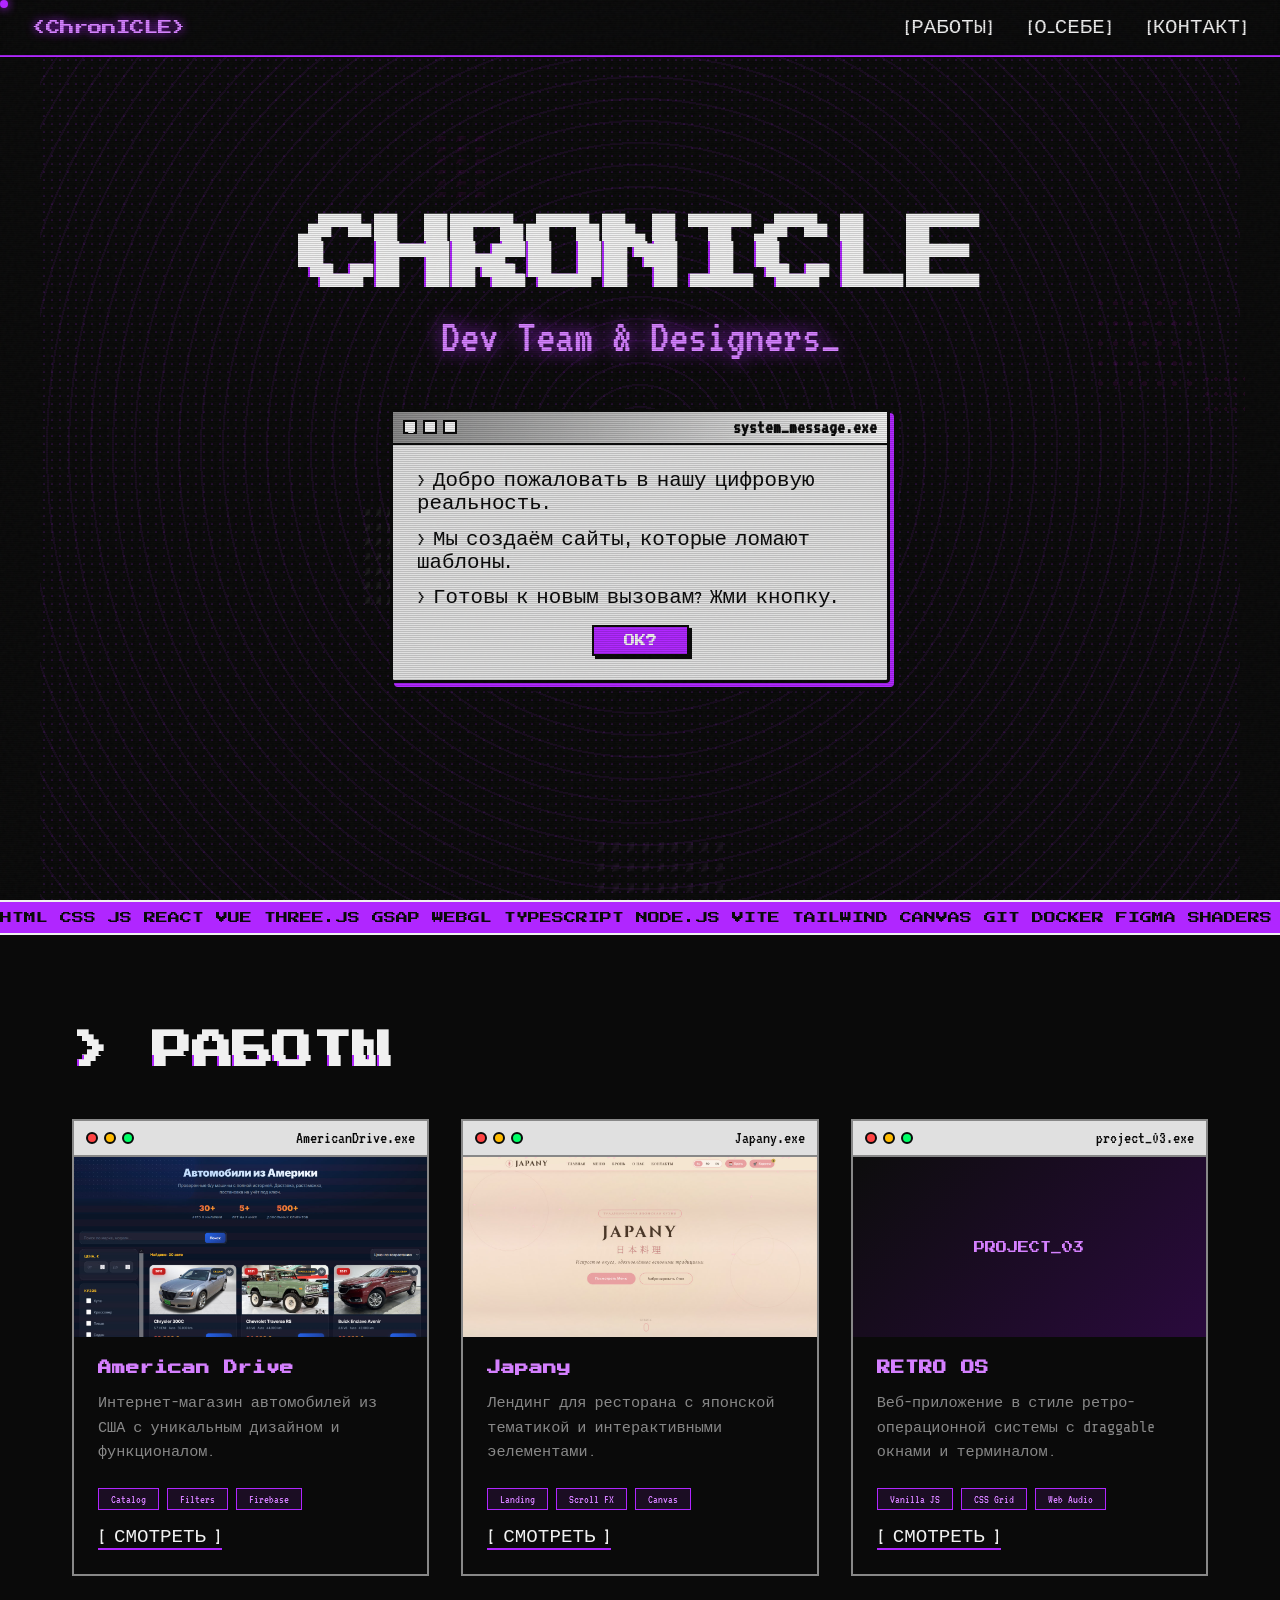
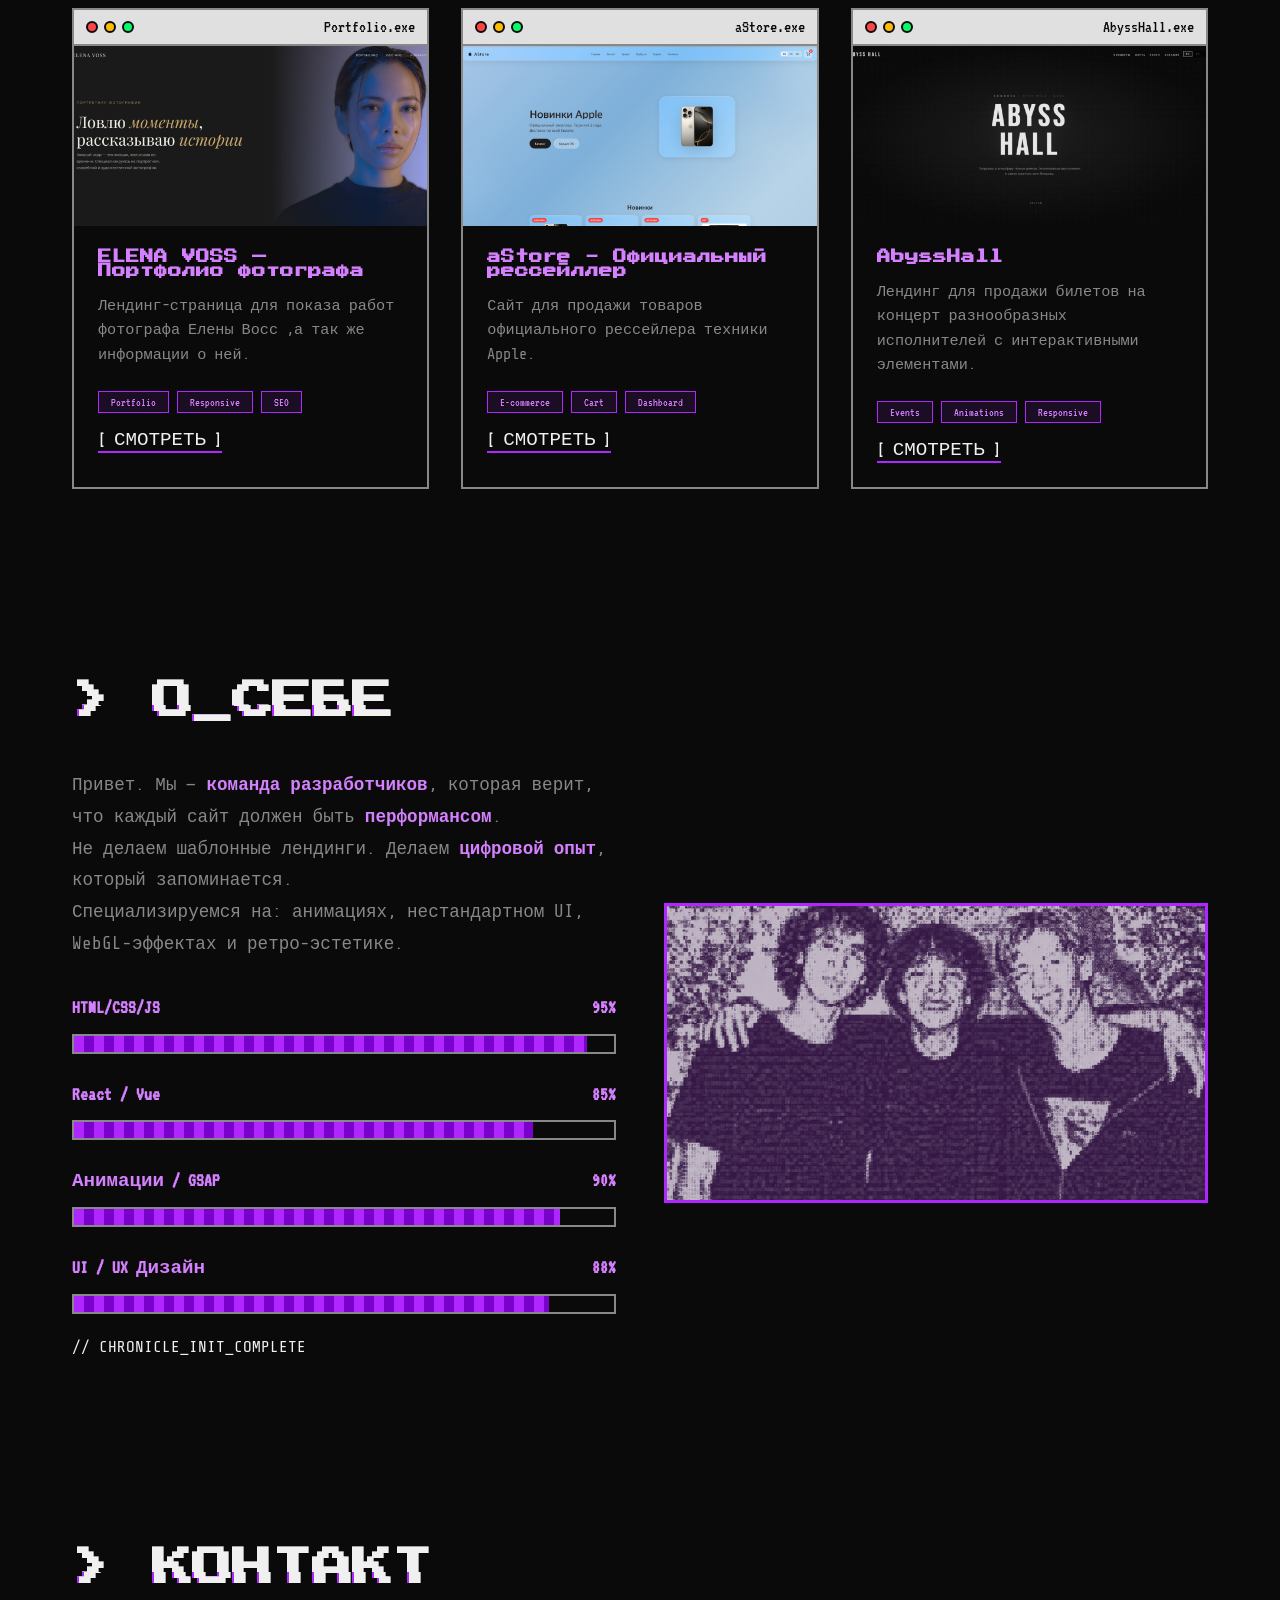
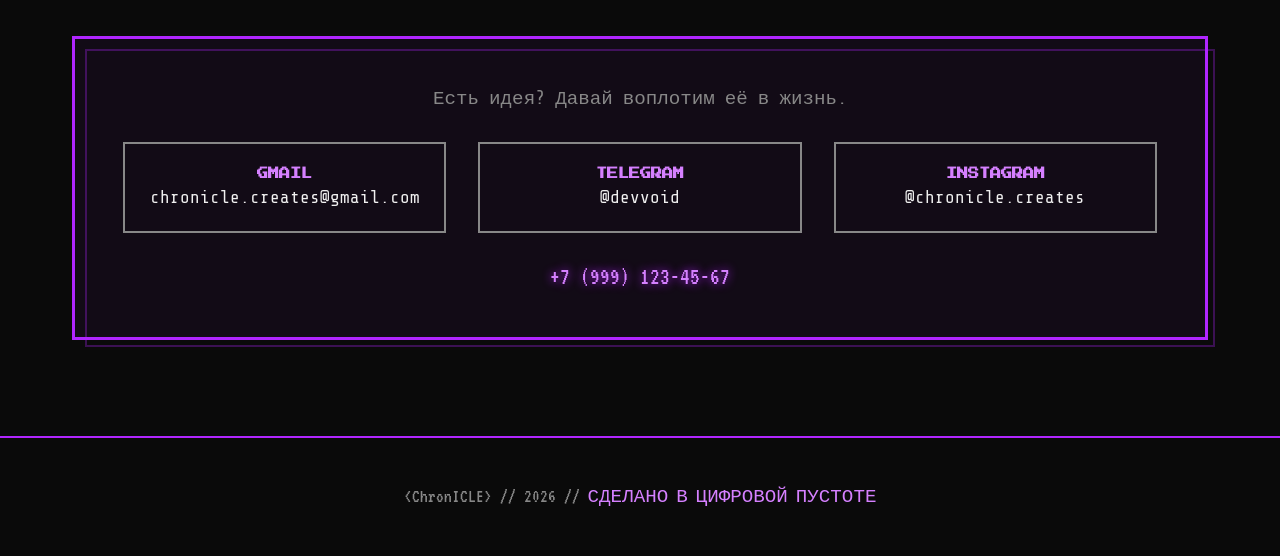
==== commit b1f8465b: "+1 сайт и контакты" ====
--- a/index.html
+++ b/index.html
@@ -680,9 +680,9 @@
                     <h3>American Drive</h3>
                     <p>Интернет-магазин автомобилей из США с уникальным дизайном и функционалом.</p>
                     <div class="project-tags">
-                        <span class="tag">React</span>
-                        <span class="tag">Three.js</span>
-                        <span class="tag">GLSL</span>
+                        <span class="tag">Catalog</span>
+                        <span class="tag">Filters</span>
+                        <span class="tag">Firebase</span>
                     </div>
                     <a href="project1.html" class="project-link">[ СМОТРЕТЬ ]</a>
                 </div>
@@ -702,8 +702,8 @@
                     <h3>Japany</h3>
                     <p>Лендинг для ресторана с японской тематикой и интерактивными эелементами.</p>
                     <div class="project-tags">
-                        <span class="tag">Vue</span>
-                        <span class="tag">GSAP</span>
+                        <span class="tag">Landing</span>
+                        <span class="tag">Scroll FX</span>
                         <span class="tag">Canvas</span>
                     </div>
                     <a href="project2.html" class="project-link">[ СМОТРЕТЬ ]</a>
@@ -743,9 +743,9 @@
                     <h3>ELENA VOSS — Портфолио фотографа</h3>
                     <p>Лендинг-страница для показа работ фотографа Елены Восс ,а так же информации о ней.</p>
                     <div class="project-tags">
-                        <span class="tag">React</span>
-                        <span class="tag">WebGL</span>
-                        <span class="tag">API</span>
+                        <span class="tag">Portfolio</span>
+                        <span class="tag">Responsive</span>
+                        <span class="tag">SEO</span>
                     </div>
                     <a href="project4.html" class="project-link">[ СМОТРЕТЬ ]</a>
                 </div>
@@ -765,9 +765,9 @@
                     <h3>aStore - Официальный рессейллер</h3>
                     <p>Сайт для продажи товаров официального рессейлера техники Apple.</p>
                     <div class="project-tags">
-                        <span class="tag">React</span>
-                        <span class="tag">D3.js</span>
-                        <span class="tag">Socket.io</span>
+                        <span class="tag">E-commerce</span>
+                        <span class="tag">Cart</span>
+                        <span class="tag">Dashboard</span>
                     </div>
                     <a href="project5.html" class="project-link">[ СМОТРЕТЬ ]</a>
                 </div>
@@ -777,18 +777,21 @@
                     <div class="dot red"></div>
                     <div class="dot yellow"></div>
                     <div class="dot green"></div>
-                    <span class="project-title-bar">project_06.exe</span>
-                </div>
-                <div style="height:180px;background:linear-gradient(135deg,#0d0d0d,#2d1a0a);display:flex;align-items:center;justify-content:center;font-family:'Press Start 2P','Courier New',monospace;font-size:0.7rem;color:var(--purple-glow);">PROJECT_06</div>
+                    <span class="project-title-bar">AbyssHall.exe</span>
+                </div>
+                <div style="height:180px;background:linear-gradient(135deg,#1a1a1a,#2d0a3d);display:flex;align-items:center;justify-content:center;">
+    <img src="images/project6.jpg"
+         style="width:100%;height:100%;object-fit:cover;">
+</div>
                 <div class="project-body">
-                    <h3>PIXEL PORTFOLIO</h3>
-                    <p>Портфолио художника в стиле 8-bit игры с интерактивными пиксель-арт сценами.</p>
+                    <h3>AbyssHall</h3>
+                    <p>Лендинг для продажи билетов на концерт разнообразных исполнителей с интерактивными элементами.</p>
                     <div class="project-tags">
-                        <span class="tag">Vanilla JS</span>
-                        <span class="tag">Canvas</span>
-                        <span class="tag">Pixel Art</span>
+                        <span class="tag">Events</span>
+                        <span class="tag">Animations</span>
+                        <span class="tag">Responsive</span>
                     </div>
-                    <span class="project-link">[ СМОТРЕТЬ ]</span>
+                    <a href="project6.html" class="project-link">[ СМОТРЕТЬ ]</a>
                 </div>
             </div>
         </div>
@@ -842,11 +845,11 @@
     <section id="contact">
         <h2 class="section-title glitch" data-text="> КОНТАКТ">> КОНТАКТ</h2>
         <div class="contact-box">
-            <p style="font-size:1.2rem;color:var(--gray);text-align:center;margin-bottom:1rem;">Есть идея? Давай воплотим её в цифровую реальность.</p>
+            <p style="font-size:1.2rem;color:var(--gray);text-align:center;margin-bottom:1rem;">Есть идея? Давай воплотим её в жизнь.</p>
             <div class="contact-grid">
                 <div class="contact-item">
                     <h4>GMAIL</h4>
-                    <span>dev.void@gmail.com</span>
+                    <span>chronicle.creates@gmail.com</span>
                 </div>
                 <div class="contact-item">
                     <h4>TELEGRAM</h4>
@@ -854,7 +857,8 @@
                 </div>
                 <div class="contact-item">
                     <h4>INSTAGRAM</h4>
-                    <span>@devvoid</span>
+                    <span>@chronicle.creates
+</span>
                 </div>
             </div>
             <div class="phone-text">
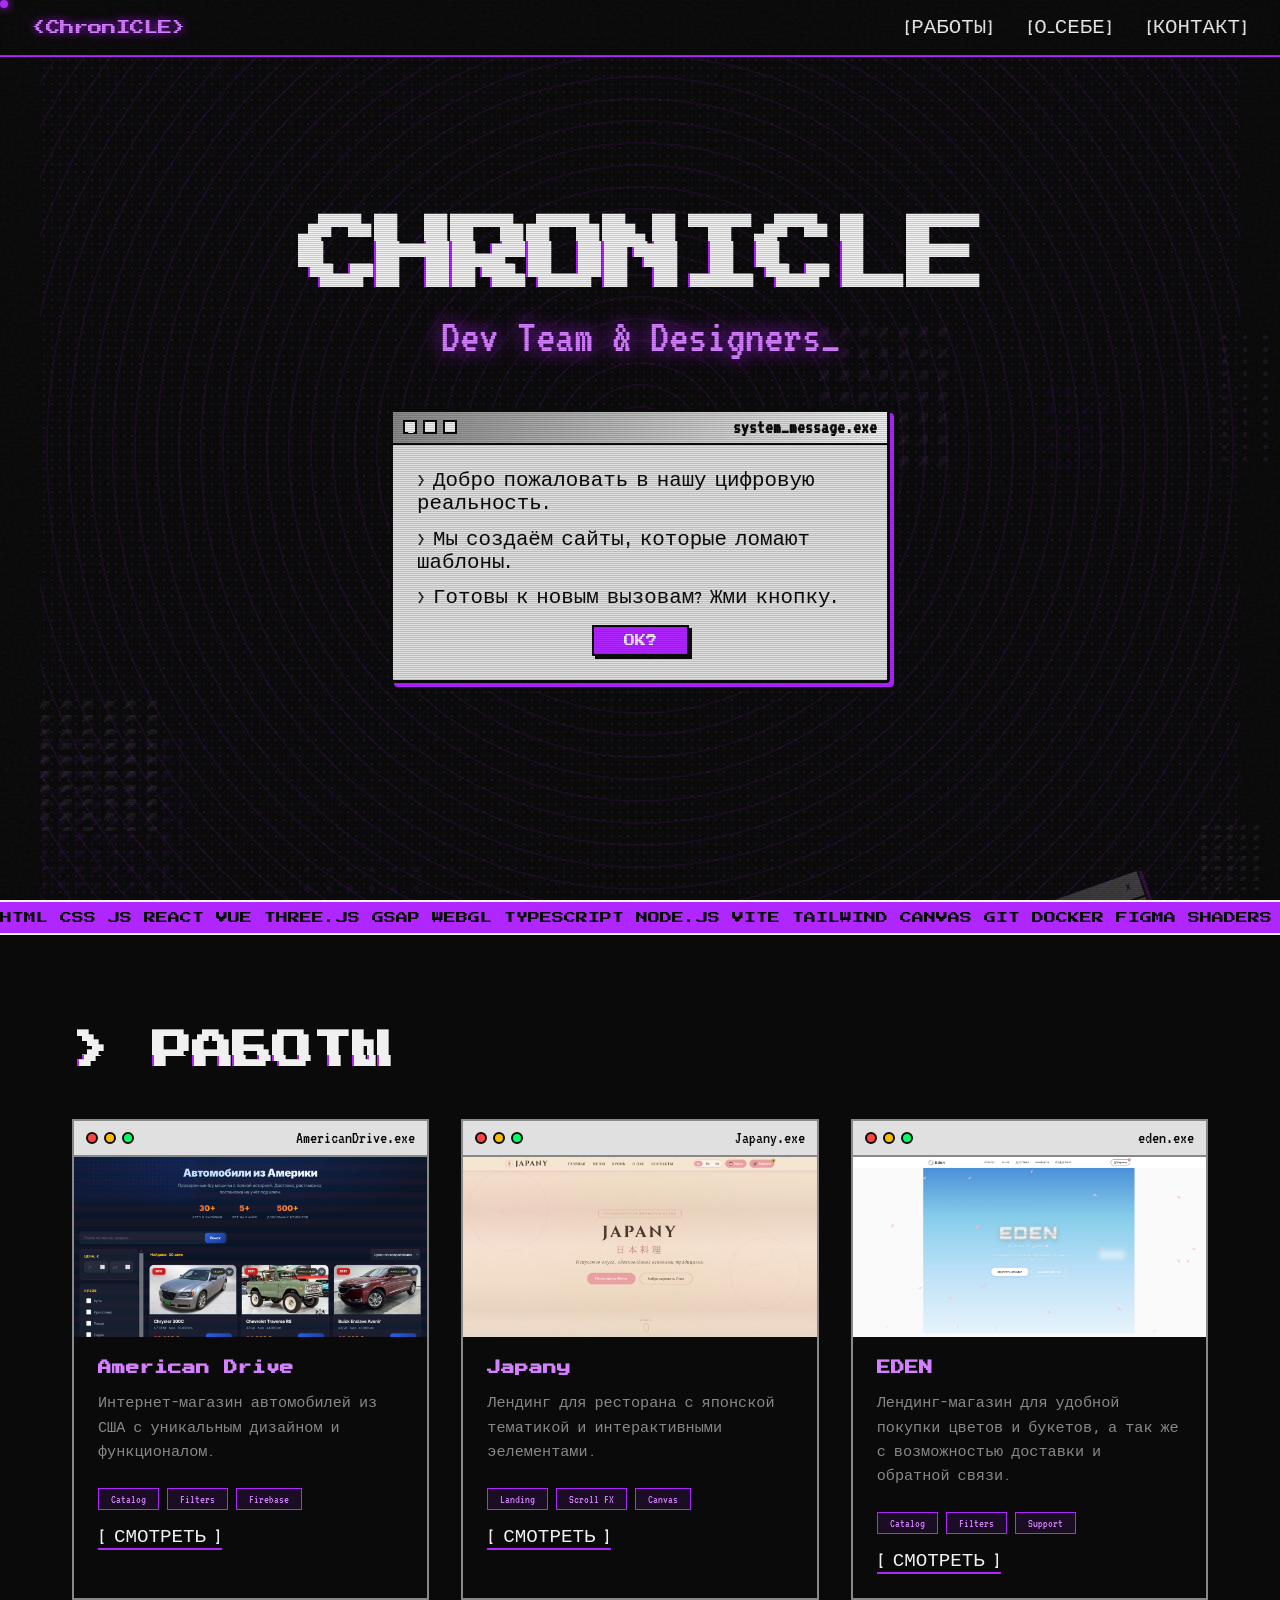
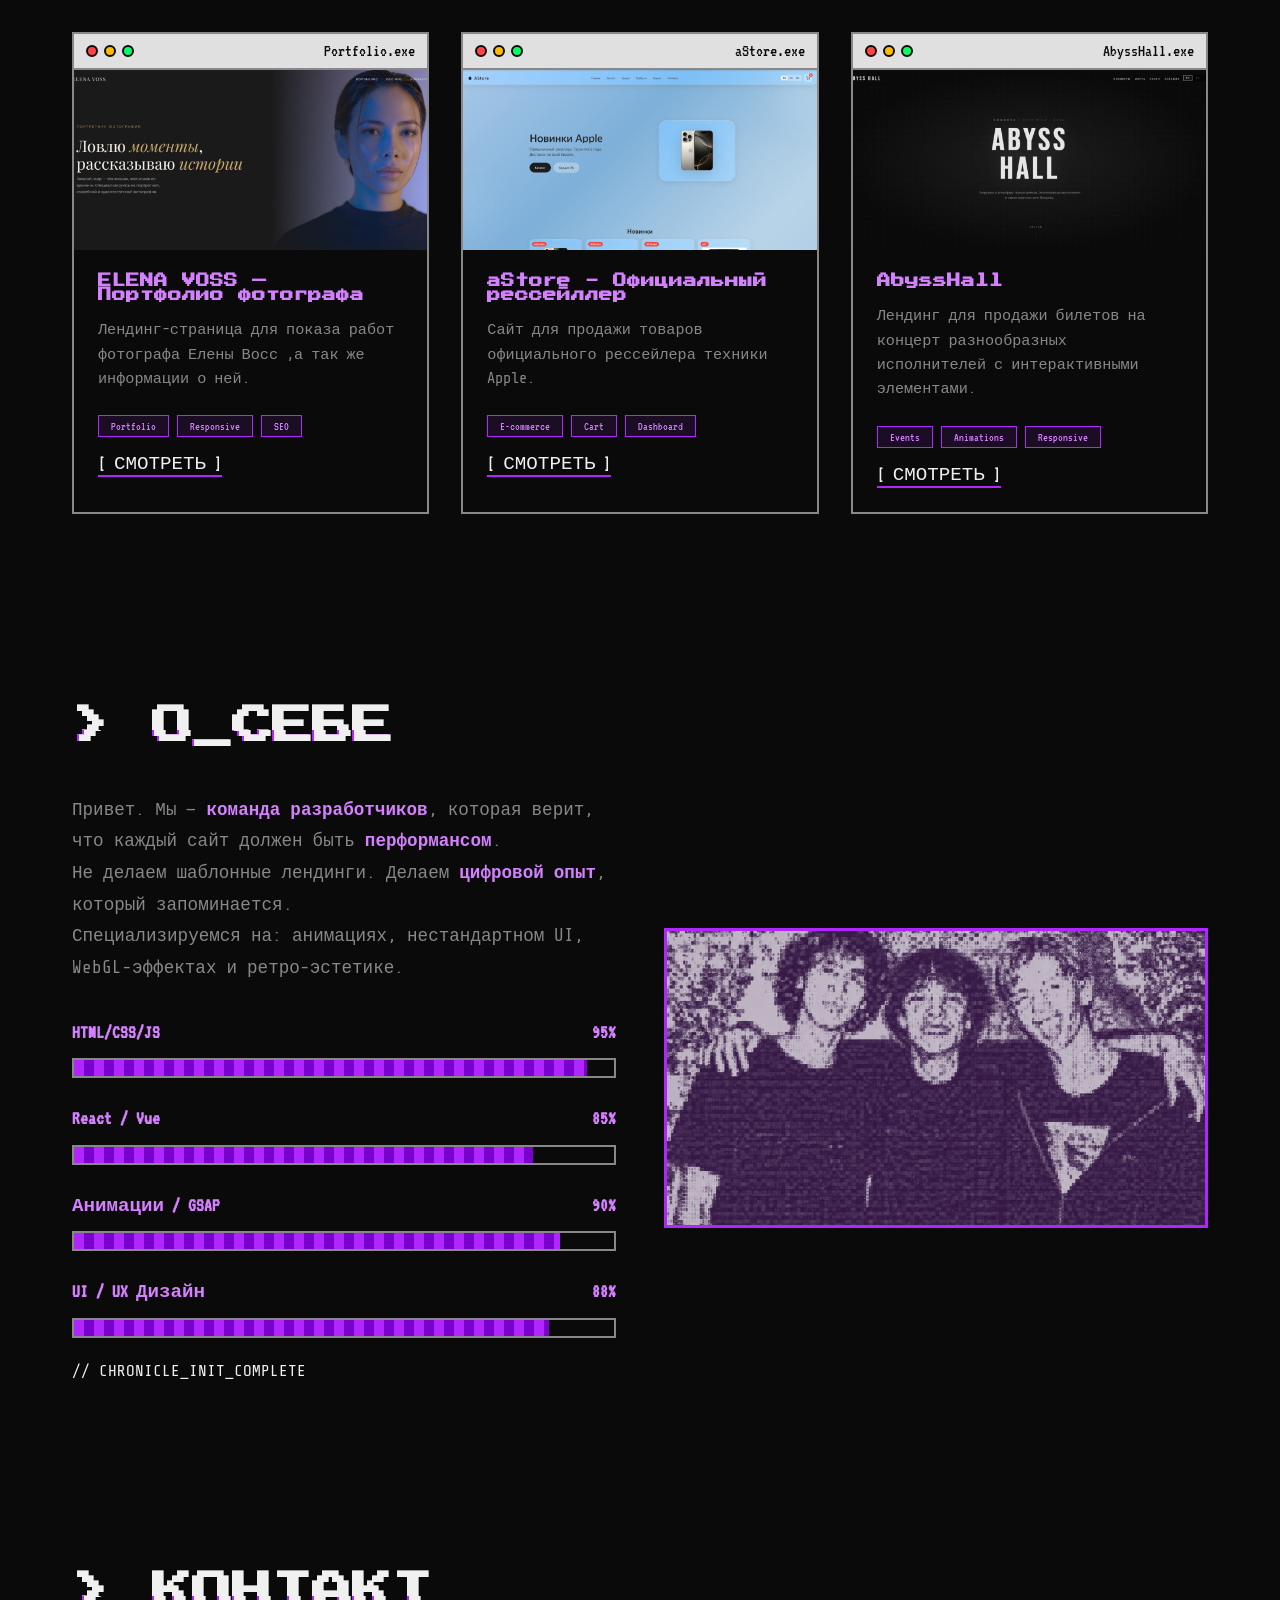
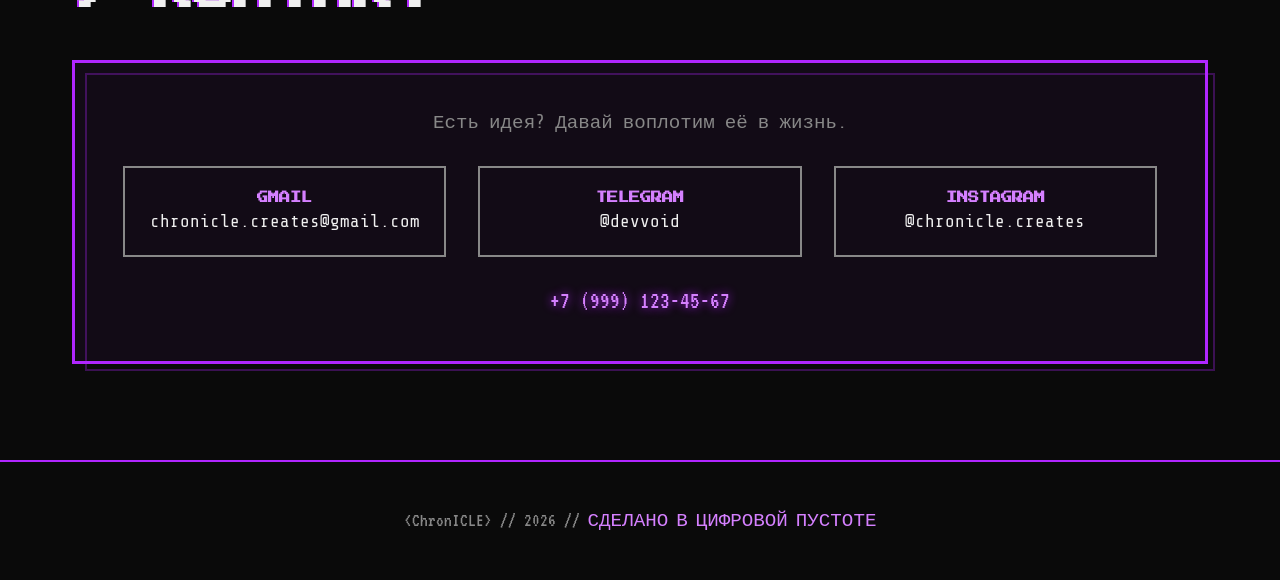
==== commit 26238ab2: "Добавил еще сайт" ====
--- a/index.html
+++ b/index.html
@@ -714,18 +714,21 @@
                     <div class="dot red"></div>
                     <div class="dot yellow"></div>
                     <div class="dot green"></div>
-                    <span class="project-title-bar">project_03.exe</span>
-                </div>
-                <div style="height:180px;background:linear-gradient(135deg,#0d0d0d,#2a0a3d);display:flex;align-items:center;justify-content:center;font-family:'Press Start 2P','Courier New',monospace;font-size:0.7rem;color:var(--purple-glow);">PROJECT_03</div>
+                    <span class="project-title-bar">eden.exe</span>
+                </div>
+                <div style="height:180px;background:linear-gradient(135deg,#1a1a1a,#2d0a3d);display:flex;align-items:center;justify-content:center;">
+    <img src="images/project3.jpg"
+         style="width:100%;height:100%;object-fit:cover;">
+</div>
                 <div class="project-body">
-                    <h3>RETRO OS</h3>
-                    <p>Веб-приложение в стиле ретро-операционной системы с draggable окнами и терминалом.</p>
+                    <h3>EDEN</h3>
+                    <p>Лендинг-магазин для удобной покупки цветов и букетов, а так же с возможностью доставки и обратной связи.</p>
                     <div class="project-tags">
-                        <span class="tag">Vanilla JS</span>
-                        <span class="tag">CSS Grid</span>
-                        <span class="tag">Web Audio</span>
+                        <span class="tag">Catalog</span>
+                        <span class="tag">Filters</span>
+                        <span class="tag">Support</span>
                     </div>
-                    <span class="project-link">[ СМОТРЕТЬ ]</span>
+                    <a href="project3.html" class="project-link">[ СМОТРЕТЬ ]</a>
                 </div>
             </div>
             <div class="project-card">
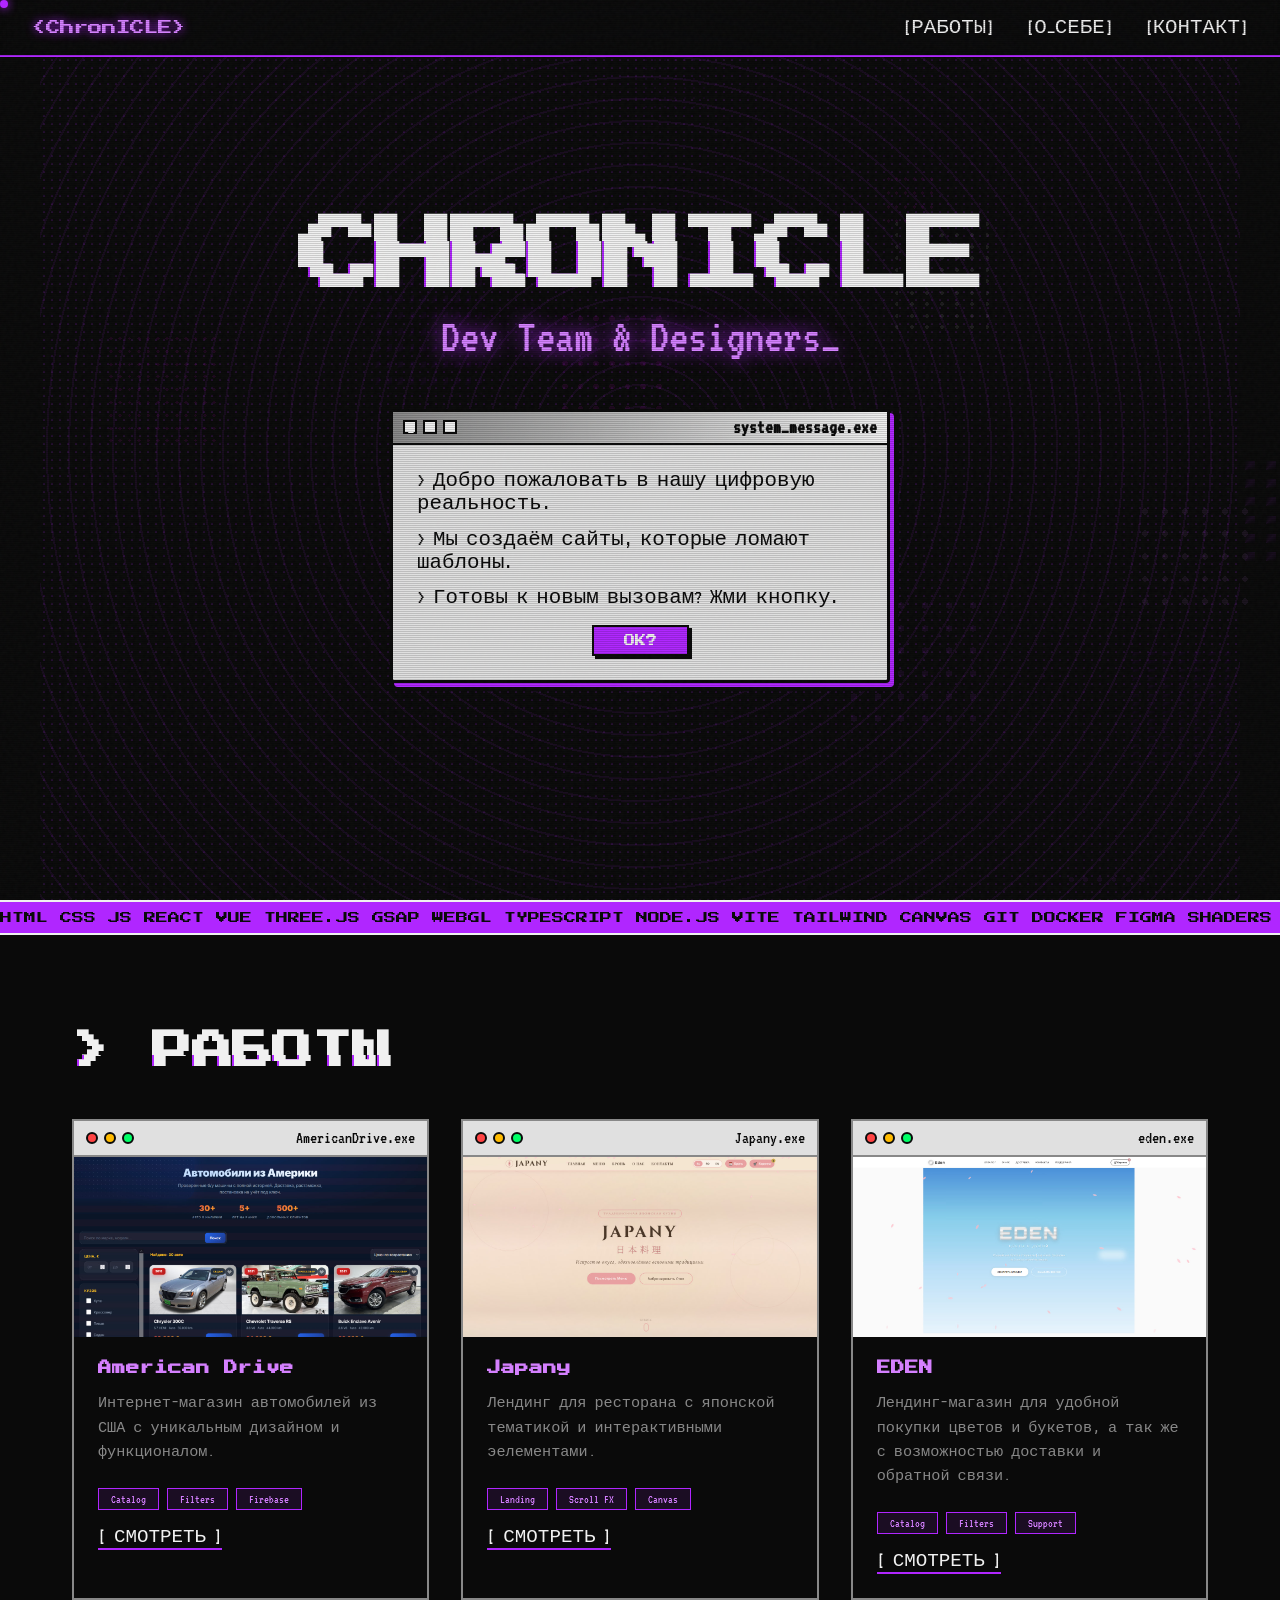
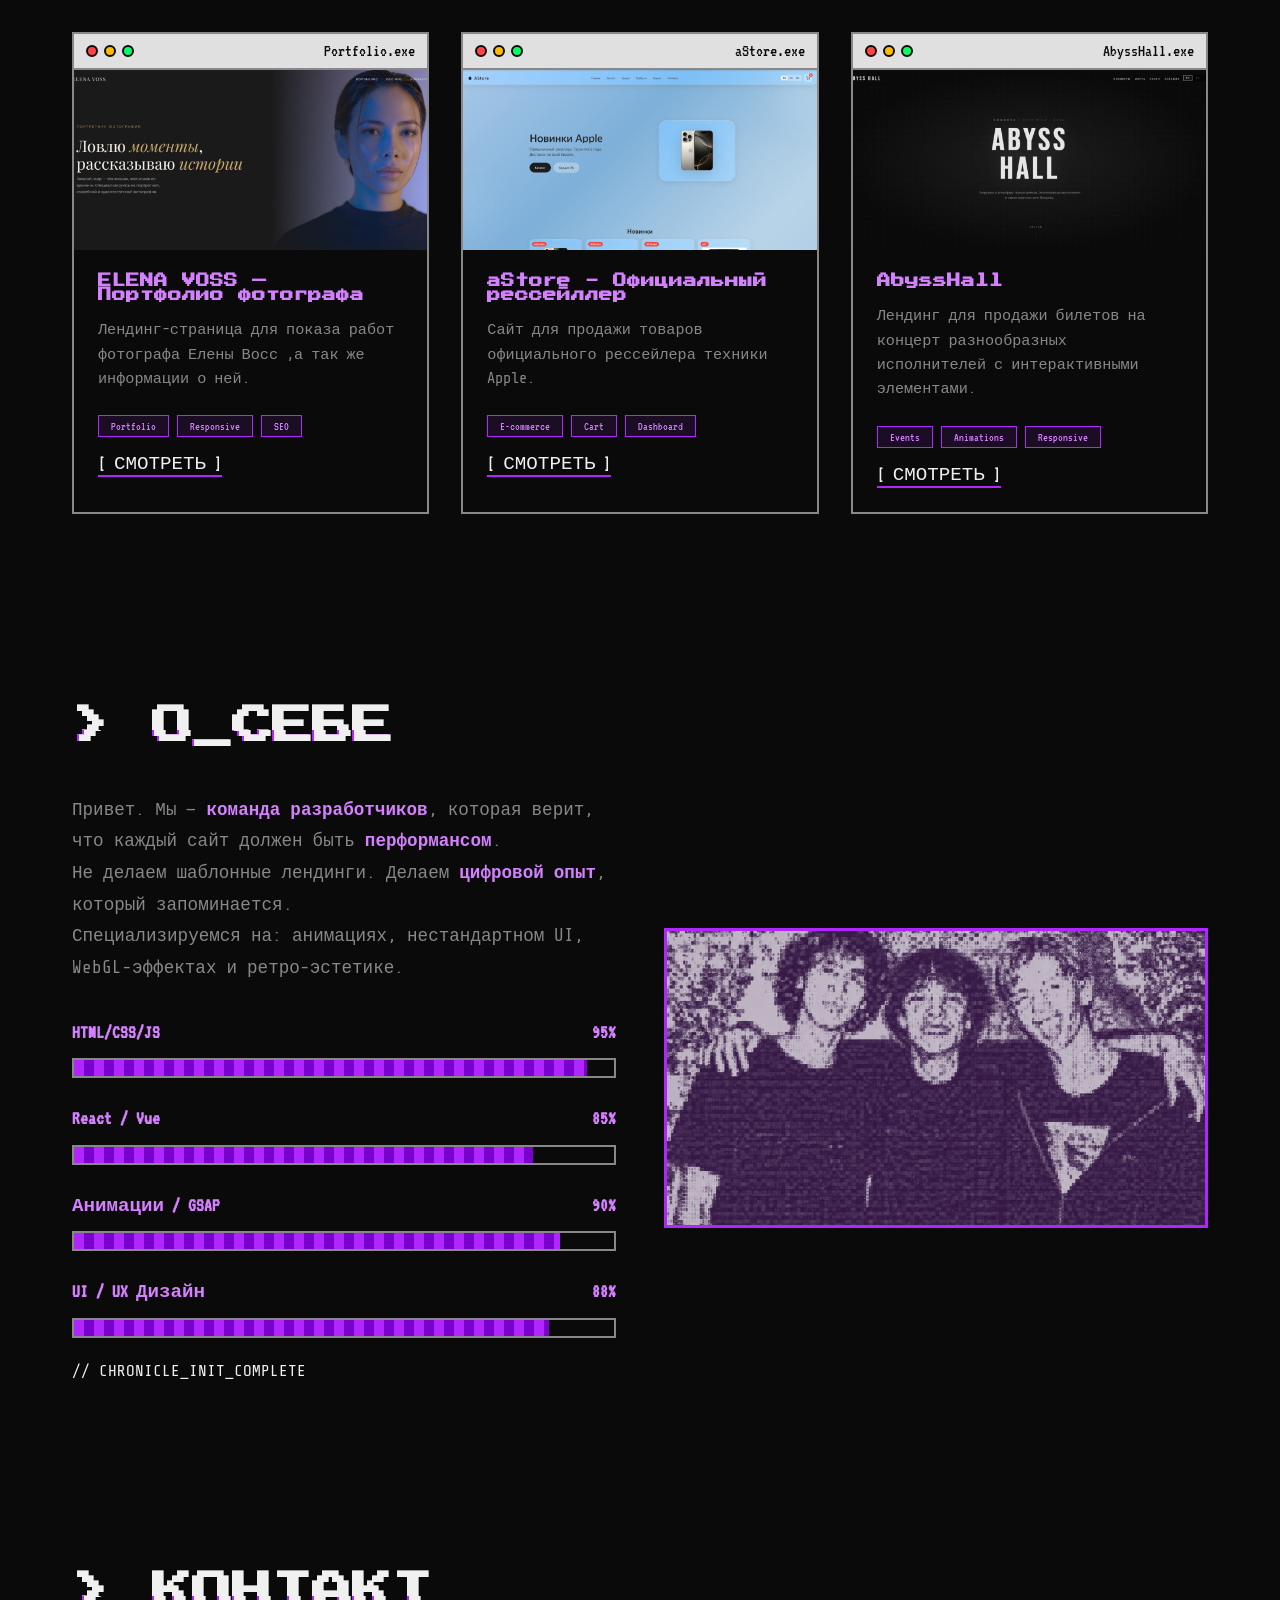
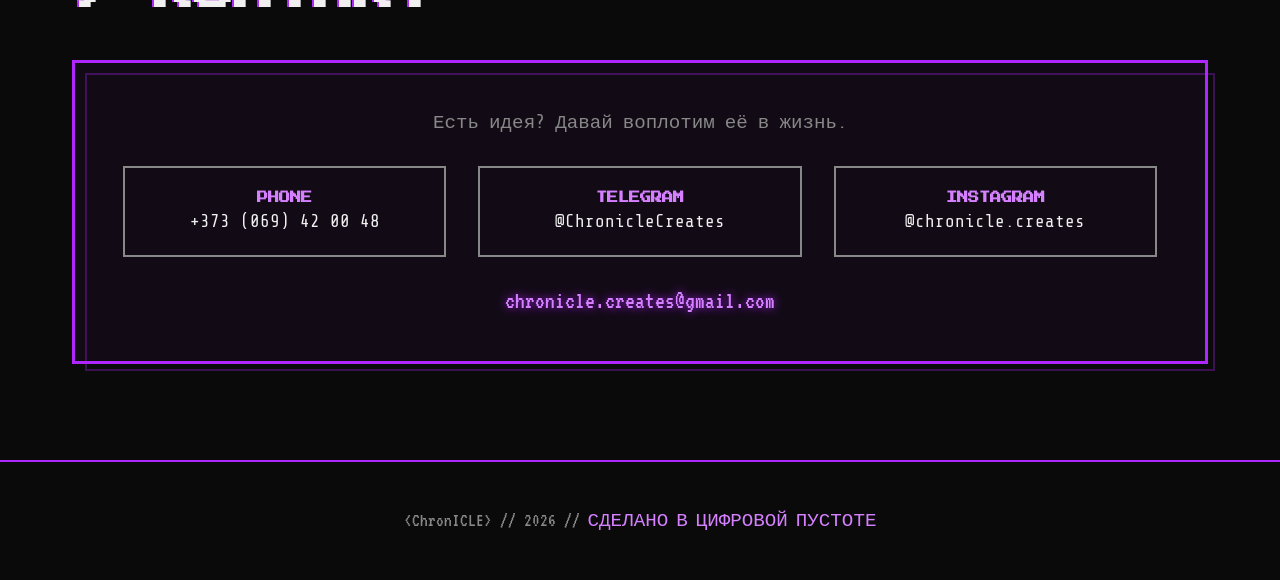
==== commit 01c8c19d: "New contacts" ====
--- a/index.html
+++ b/index.html
@@ -851,12 +851,12 @@
             <p style="font-size:1.2rem;color:var(--gray);text-align:center;margin-bottom:1rem;">Есть идея? Давай воплотим её в жизнь.</p>
             <div class="contact-grid">
                 <div class="contact-item">
-                    <h4>GMAIL</h4>
-                    <span>chronicle.creates@gmail.com</span>
+                    <h4>PHONE</h4>
+                    <span>+373 (069) 42 00 48</span>
                 </div>
                 <div class="contact-item">
                     <h4>TELEGRAM</h4>
-                    <span>@devvoid</span>
+                    <span>@ChronicleCreates</span>
                 </div>
                 <div class="contact-item">
                     <h4>INSTAGRAM</h4>
@@ -865,7 +865,7 @@
                 </div>
             </div>
             <div class="phone-text">
-                <span>+7 (999) 123-45-67</span>
+                <span>chronicle.creates@gmail.com</span>
             </div>
         </div>
     </section>
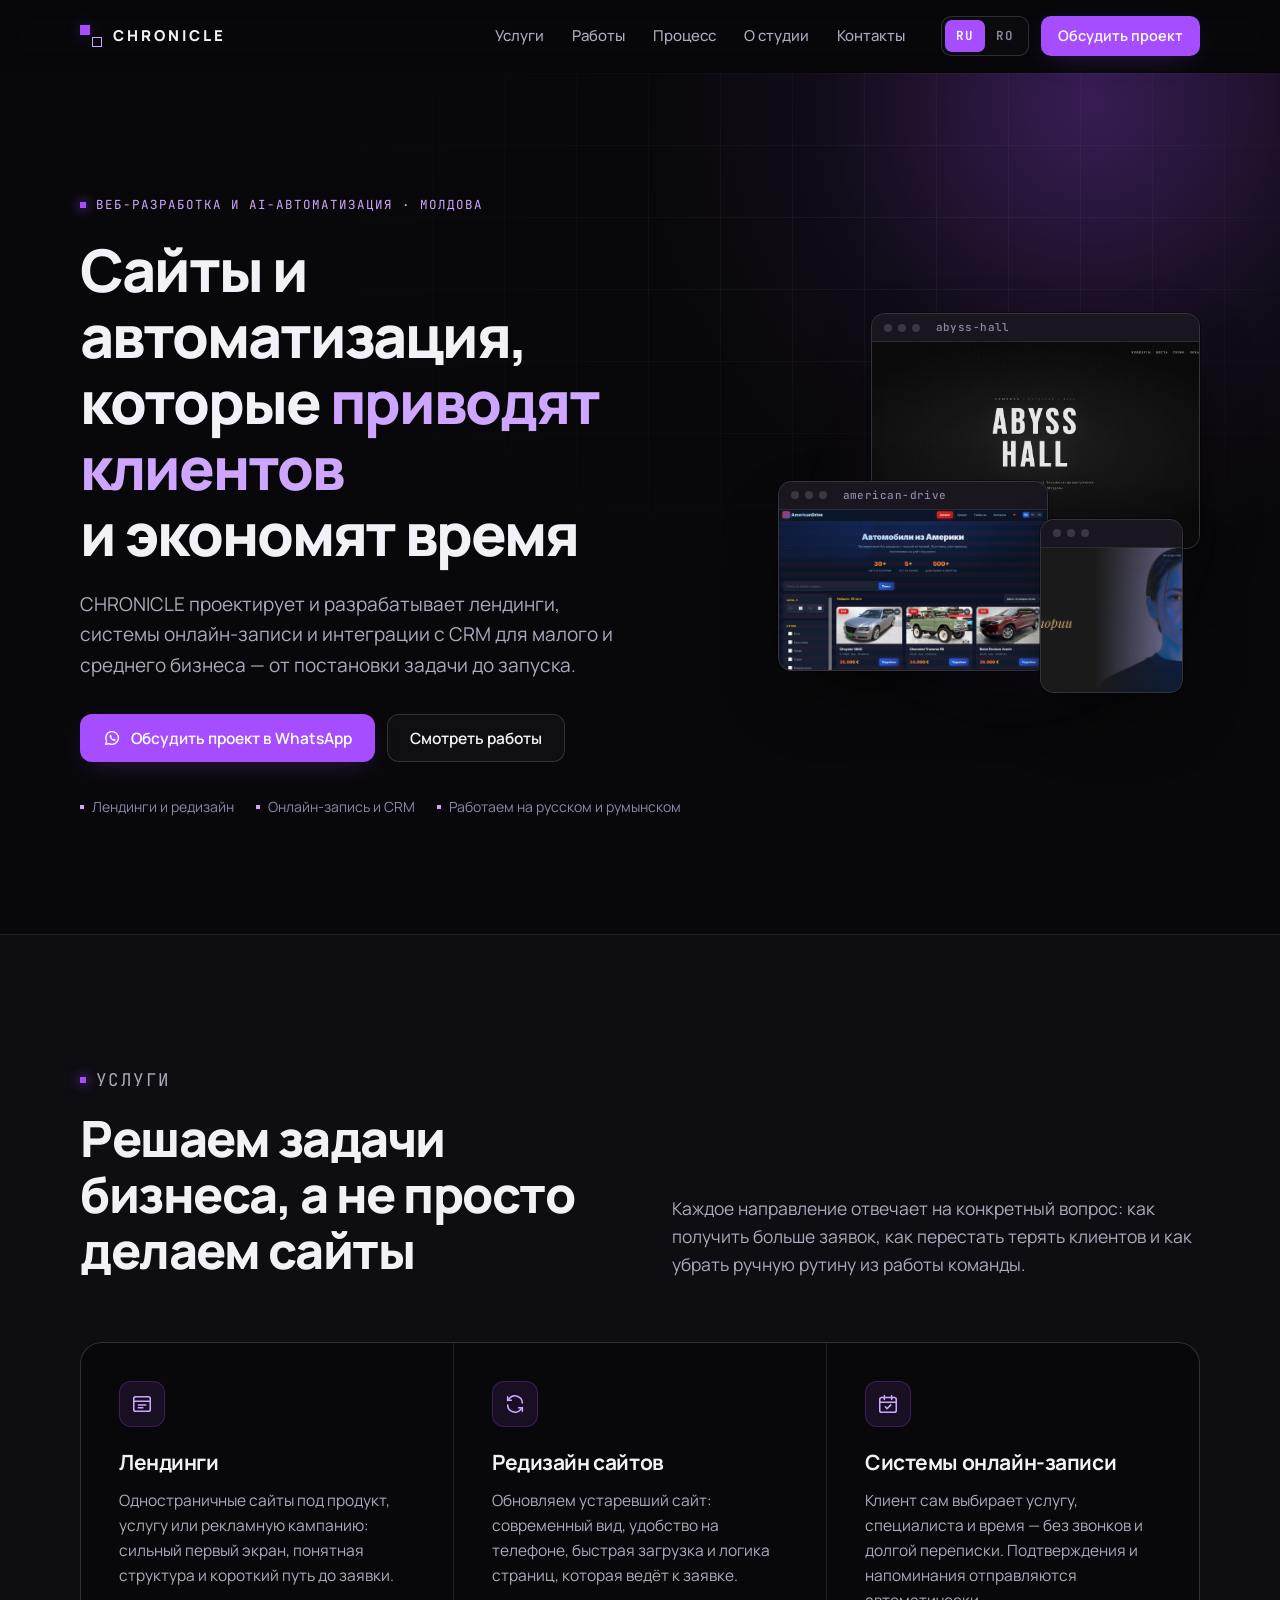
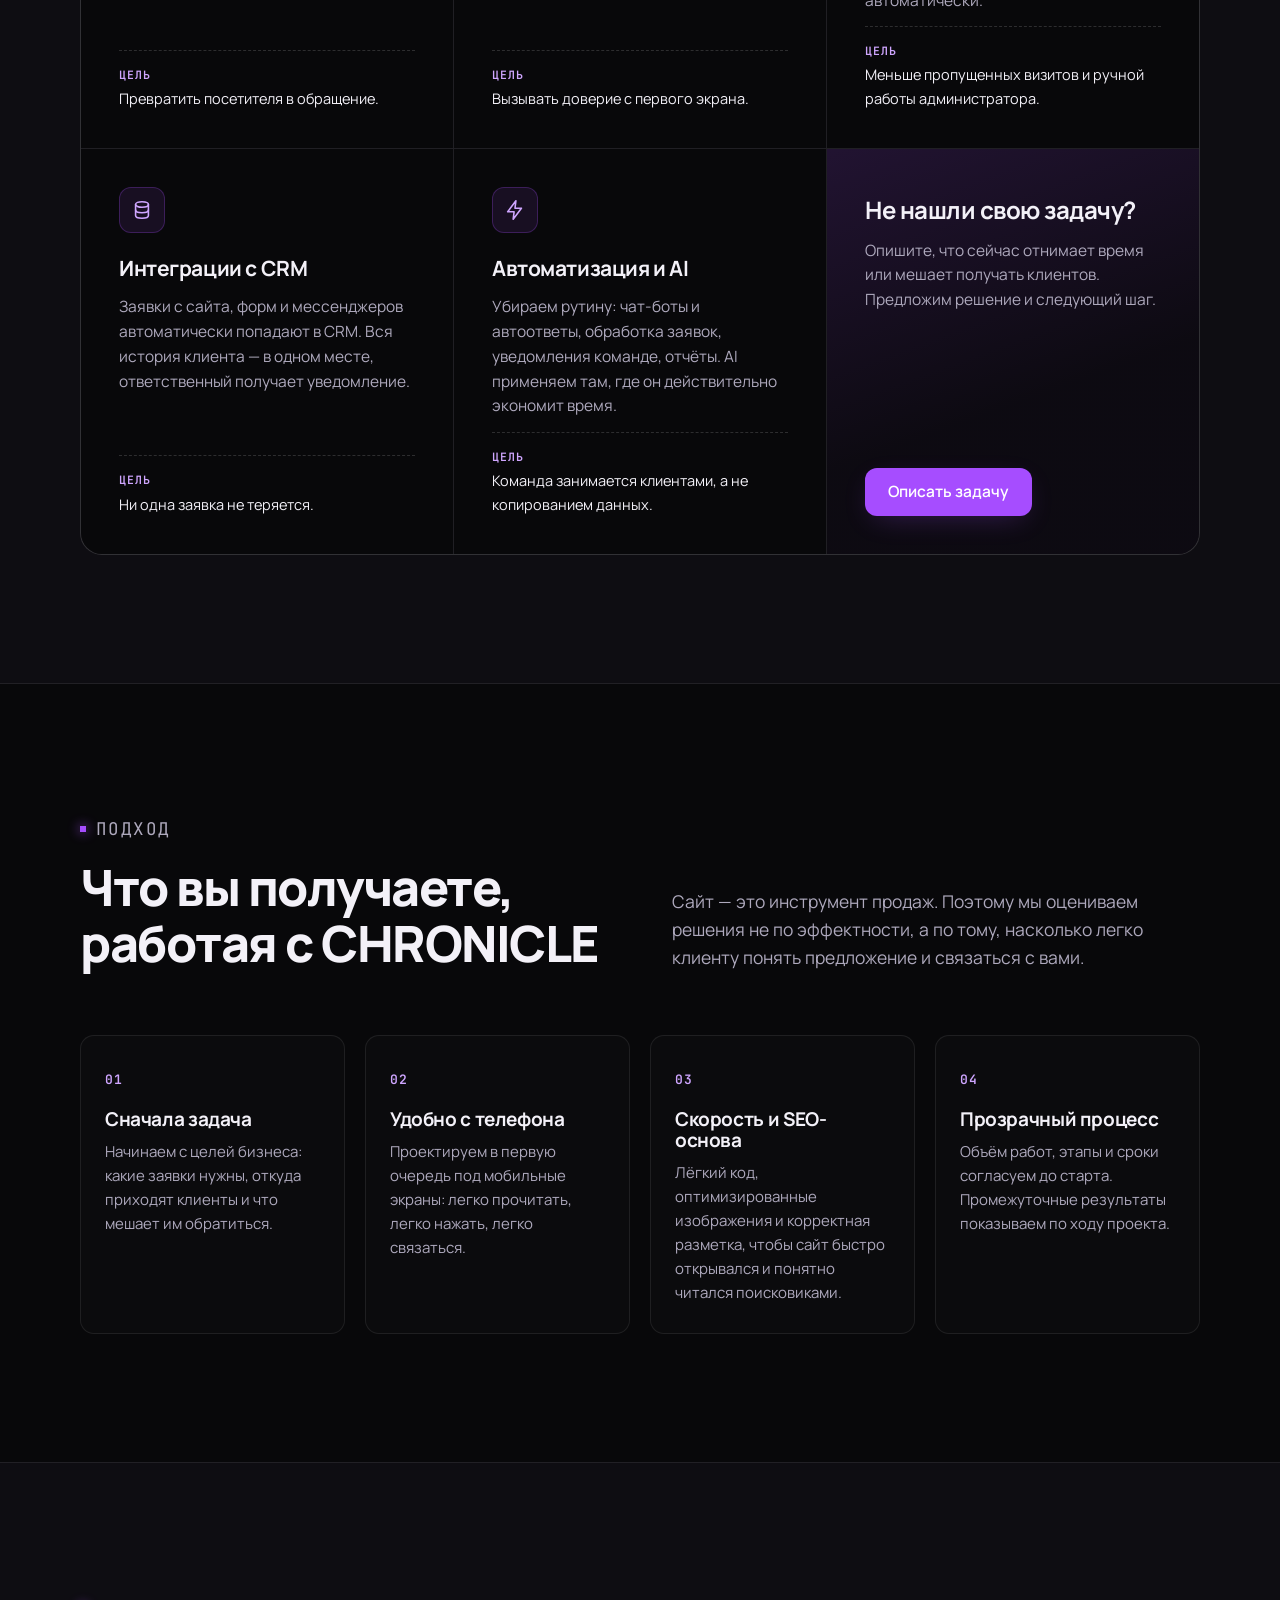
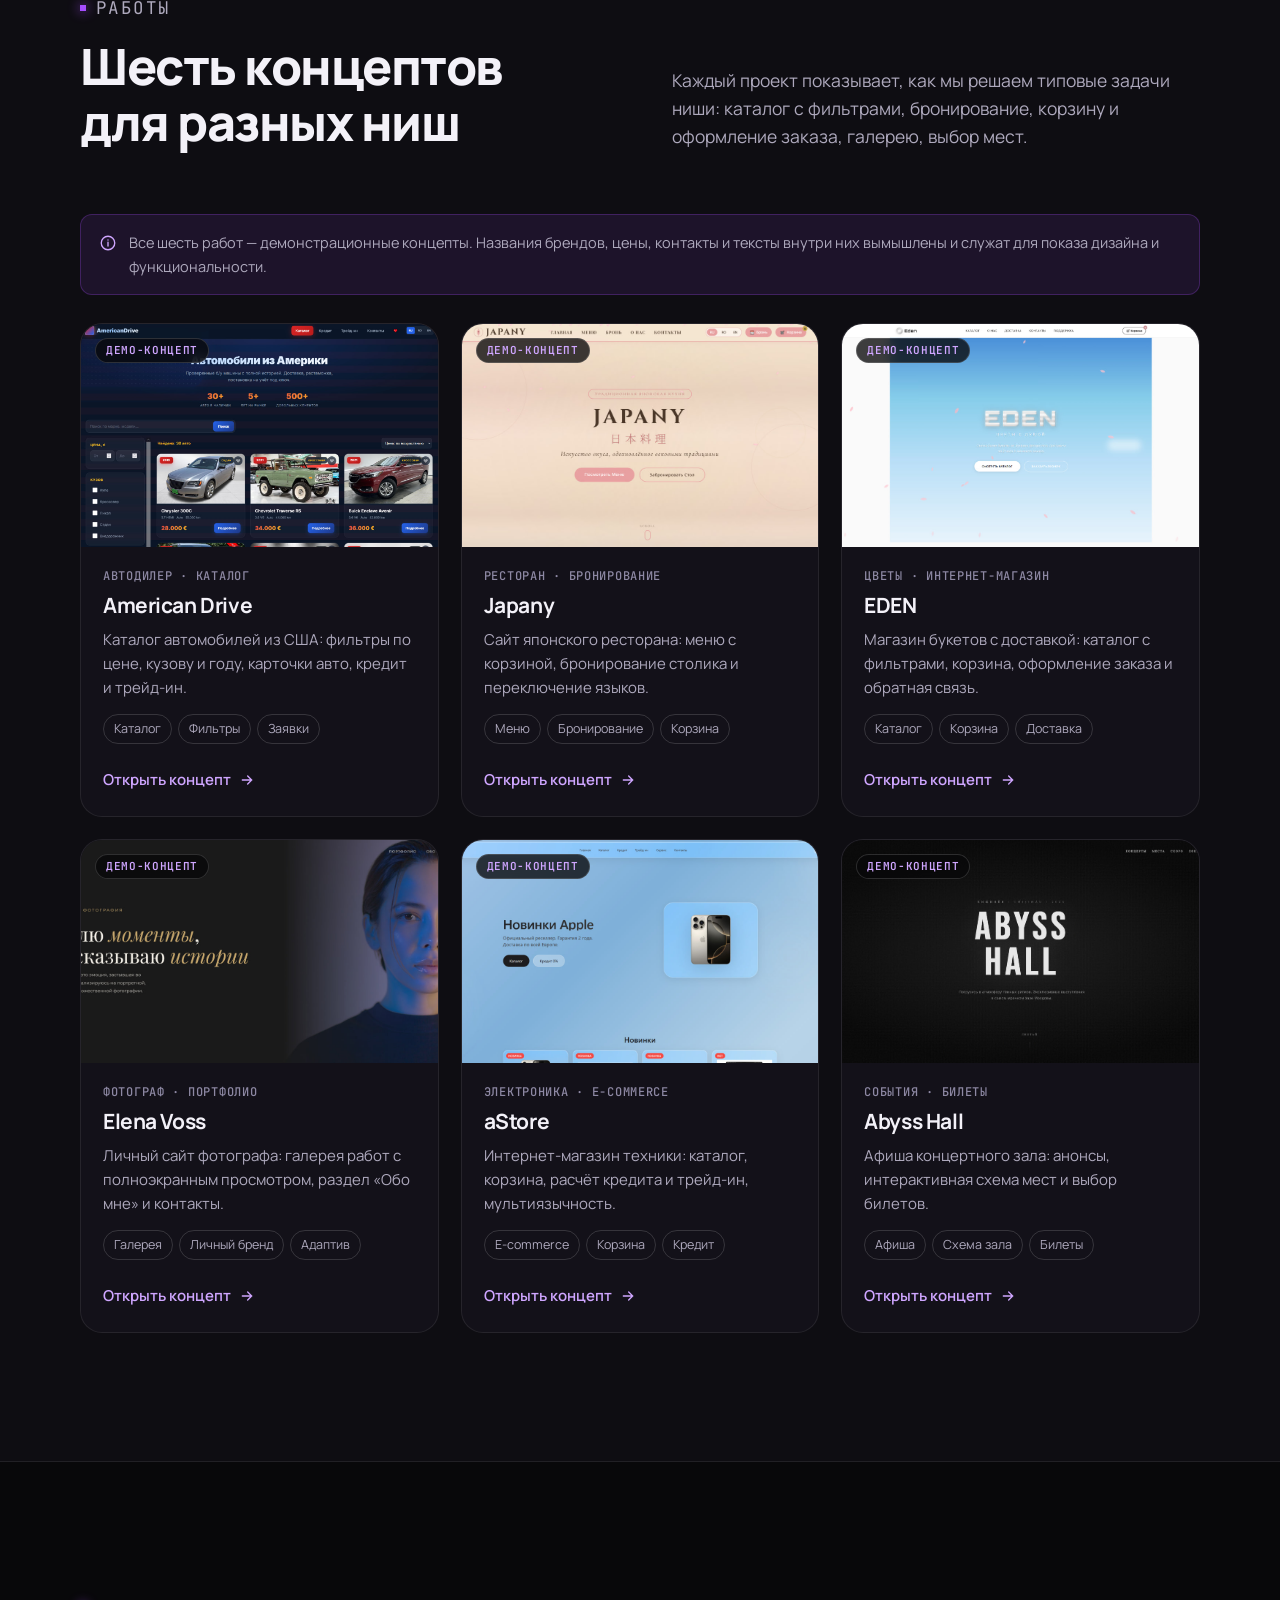
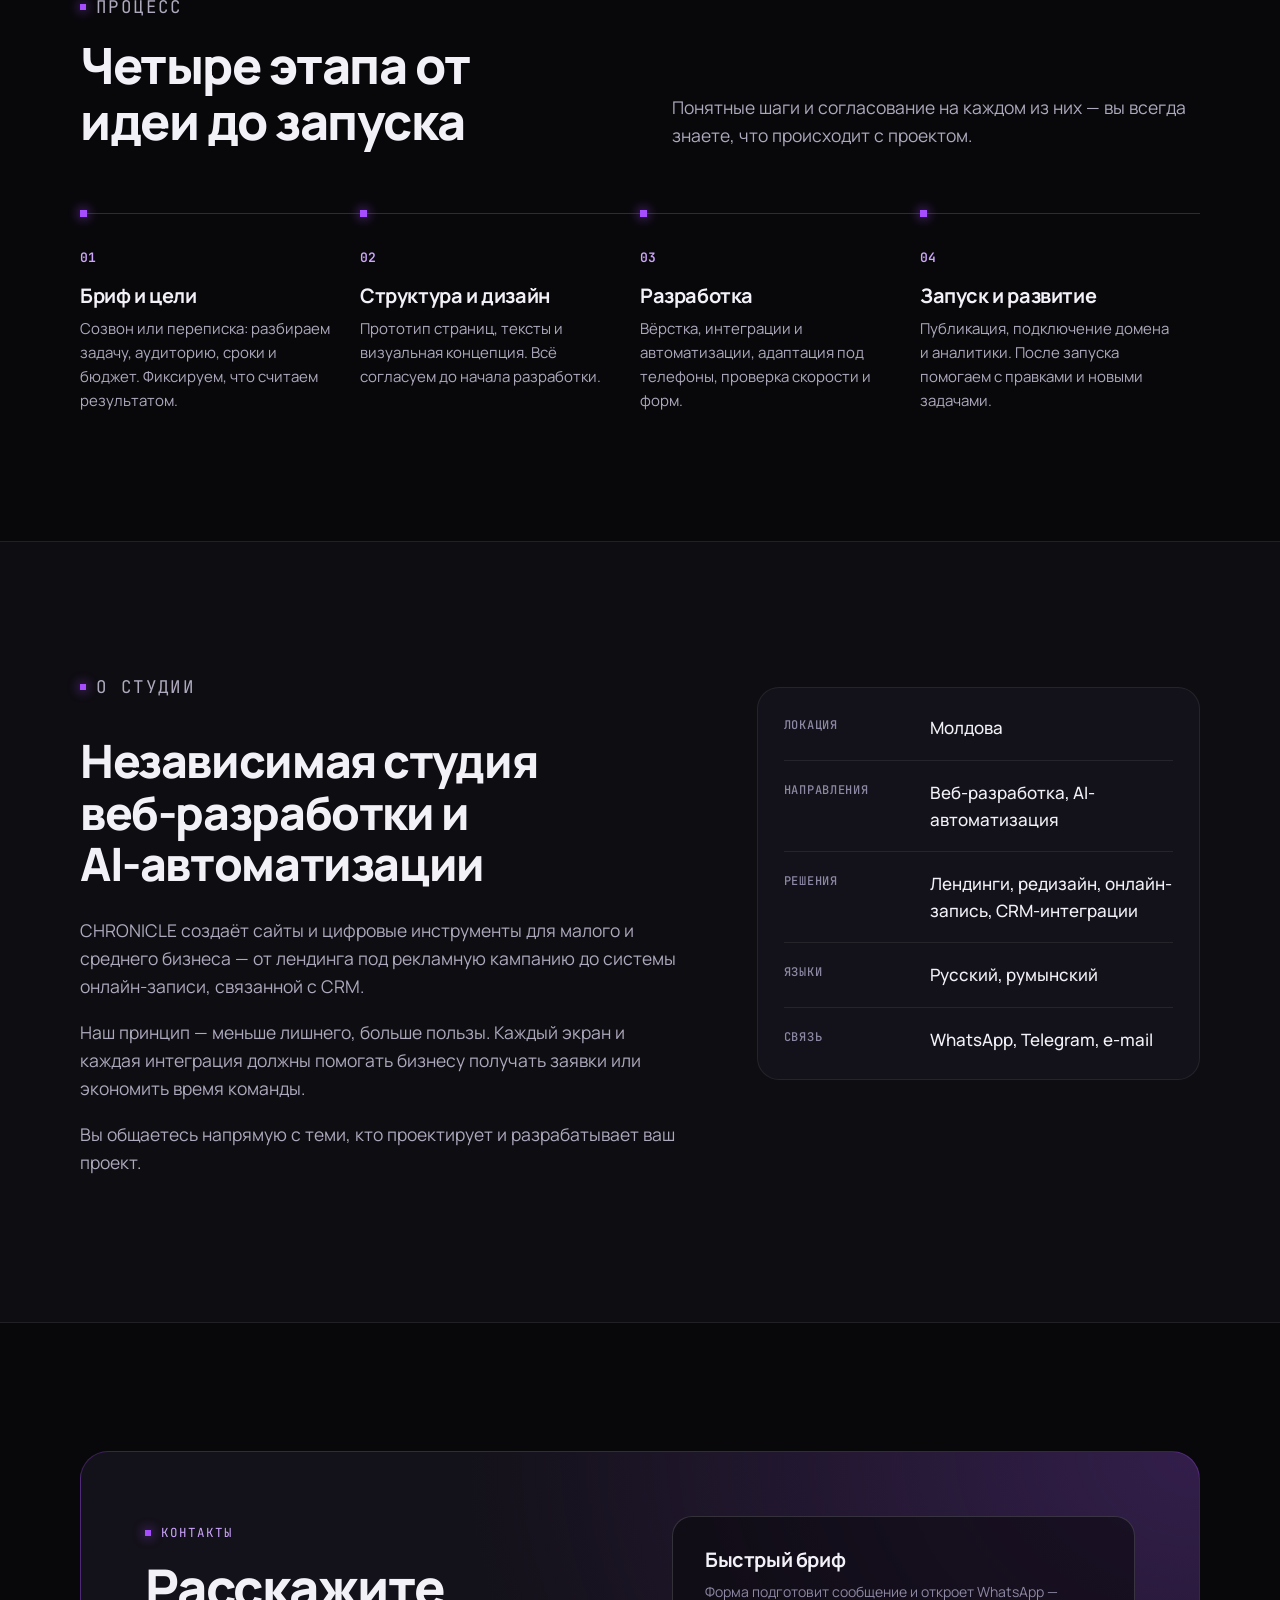
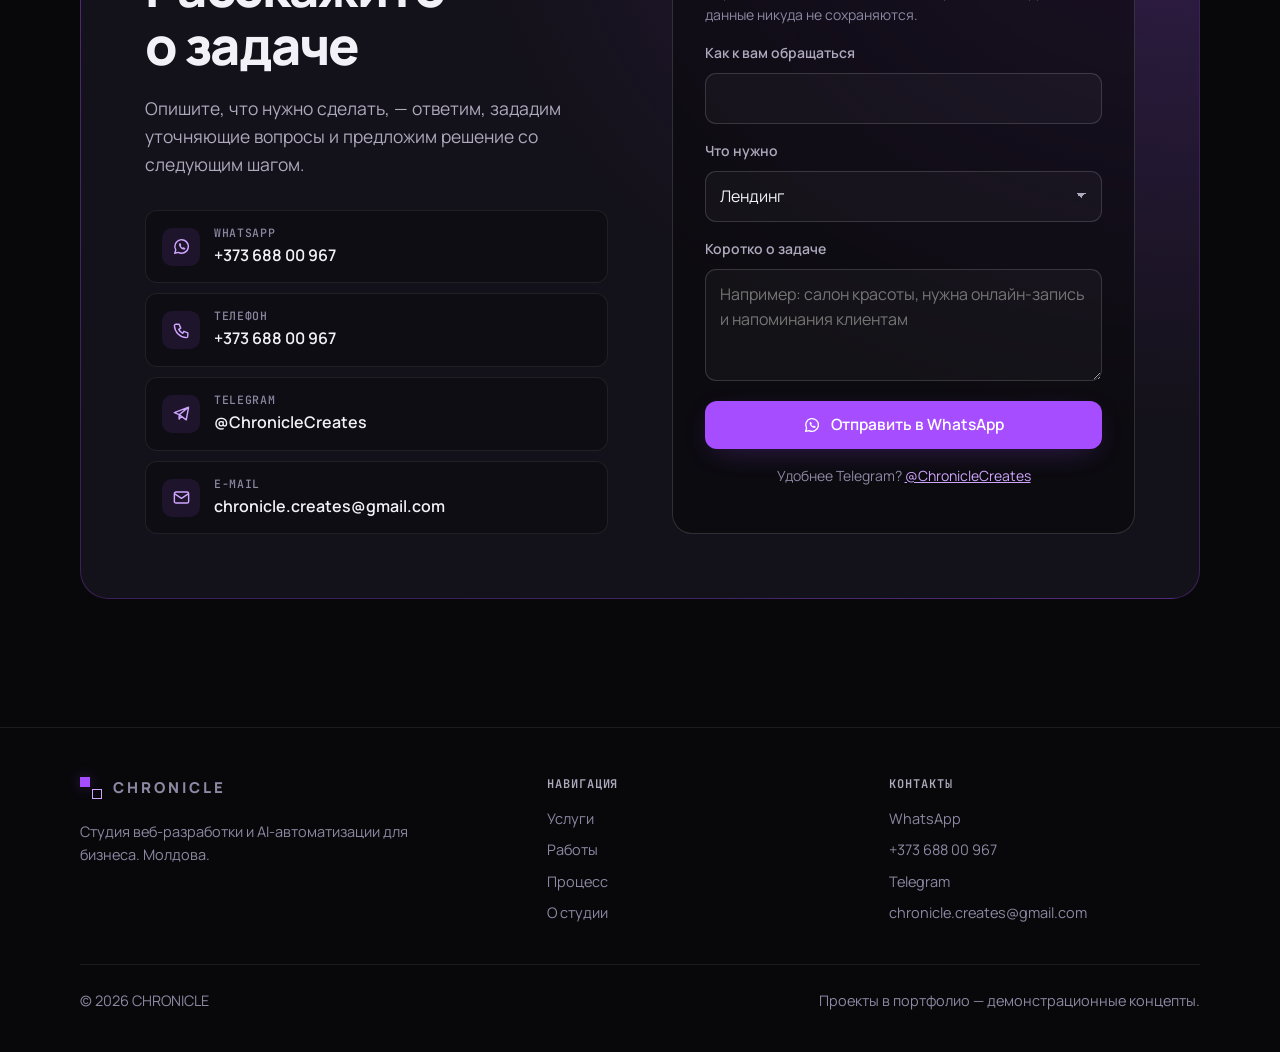
==== commit 08a3a6c2: "Redesign: premium B2B agency site with RU/RO localization - Rebuild index.html: services, value, dem" ====
--- a/index.html
+++ b/index.html
@@ -1,1023 +1,416 @@
 <!DOCTYPE html>
 <html lang="ru">
 <head>
-    <meta charset="UTF-8">
-    <meta name="viewport" content="width=device-width, initial-scale=1.0">
-    <title>ChronICLE — Портфолио</title>
-    <link href="https://fonts.googleapis.com/css2?family=VT323&family=Press+Start+2P&family=Share+Tech+Mono&display=swap" rel="stylesheet" crossorigin="anonymous">
-    <style>
-        :root {
-            --purple: #b026ff;
-            --purple-dark: #7a00cc;
-            --purple-glow: #d580ff;
-            --black: #0a0a0a;
-            --white: #f0f0f0;
-            --gray: #888;
-            --window-bg: #e0e0e0;
-        }
-
-        * { margin: 0; padding: 0; box-sizing: border-box; }
-
-        html { scroll-behavior: smooth; }
-
-        body {
-            background: var(--black);
-            color: var(--white);
-            font-family: 'Share Tech Mono', 'Courier New', monospace;
-            overflow-x: hidden;
-            cursor: crosshair;
-        }
-
-        body::before {
-            content: '';
-            position: fixed;
-            top: 0; left: 0; width: 100%; height: 100%;
-            background: repeating-linear-gradient(
-                0deg,
-                rgba(0,0,0,0.15) 0px,
-                rgba(0,0,0,0.15) 1px,
-                transparent 1px,
-                transparent 2px
-            );
-            pointer-events: none;
-            z-index: 9999;
-        }
-
-        .halftone {
-            position: absolute;
-            width: 100%; height: 100%;
-            background-image: radial-gradient(circle, var(--purple) 1px, transparent 1px);
-            background-size: 8px 8px;
-            opacity: 0.15;
-            pointer-events: none;
-        }
-
-        .glitch {
-            position: relative;
-            display: inline-block;
-        }
-        .glitch::before,
-        .glitch::after {
-            content: attr(data-text);
-            position: absolute;
-            top: 0; left: 0; width: 100%; height: 100%;
-        }
-        .glitch::before {
-            left: 2px;
-            text-shadow: -2px 0 #b026ff;
-            clip: rect(24px, 550px, 90px, 0);
-            animation: glitch-anim-1 2.5s infinite linear alternate-reverse;
-        }
-        .glitch::after {
-            left: -2px;
-            text-shadow: -2px 0 #00ffff;
-            clip: rect(85px, 550px, 140px, 0);
-            animation: glitch-anim-2 3s infinite linear alternate-reverse;
-        }
-        @keyframes glitch-anim-1 {
-            0% { clip: rect(20px, 9999px, 15px, 0); }
-            20% { clip: rect(80px, 9999px, 70px, 0); }
-            40% { clip: rect(10px, 9999px, 55px, 0); }
-            60% { clip: rect(50px, 9999px, 18px, 0); }
-            80% { clip: rect(90px, 9999px, 85px, 0); }
-            100% { clip: rect(35px, 9999px, 15px, 0); }
-        }
-        @keyframes glitch-anim-2 {
-            0% { clip: rect(65px, 9999px, 100px, 0); }
-            20% { clip: rect(15px, 9999px, 60px, 0); }
-            40% { clip: rect(80px, 9999px, 5px, 0); }
-            60% { clip: rect(30px, 9999px, 50px, 0); }
-            80% { clip: rect(70px, 9999px, 95px, 0); }
-            100% { clip: rect(10px, 9999px, 40px, 0); }
-        }
-
-        .pixel-glitch-bg {
-            position: fixed;
-            top: 0; left: 0;
-            width: 100%; height: 100%;
-            pointer-events: none;
-            z-index: 0;
-            overflow: hidden;
-        }
-        .pixel-block {
-            position: absolute;
-            image-rendering: pixelated;
-            opacity: 0.08;
-            animation: pixel-glitch 4s infinite;
-        }
-        @keyframes pixel-glitch {
-            0%, 100% { transform: translate(0,0) scale(1); opacity: 0.06; filter: hue-rotate(0deg); }
-            20% { transform: translate(5px,-3px) scale(1.02); opacity: 0.1; filter: hue-rotate(30deg); }
-            40% { transform: translate(-3px,5px) scale(0.98); opacity: 0.04; filter: hue-rotate(-20deg); }
-            60% { transform: translate(8px,2px) scale(1.01); opacity: 0.09; filter: hue-rotate(60deg); }
-            80% { transform: translate(-5px,-8px) scale(0.99); opacity: 0.05; filter: hue-rotate(-40deg); }
-        }
-
-        .hero {
-            min-height: 100vh;
-            display: flex;
-            flex-direction: column;
-            justify-content: center;
-            align-items: center;
-            position: relative;
-            overflow: hidden;
-            padding: 2rem;
-        }
-
-        .spiral-bg {
-            position: absolute;
-            top: 50%; left: 50%;
-            transform: translate(-50%, -50%);
-            width: 150vmax; height: 150vmax;
-            background: repeating-radial-gradient(
-                circle at center,
-                transparent 0, transparent 20px,
-                var(--purple) 20px, var(--purple) 22px
-            );
-            opacity: 0.08;
-            animation: spin 60s linear infinite;
-            pointer-events: none;
-        }
-        @keyframes spin {
-            to { transform: translate(-50%, -50%) rotate(360deg); }
-        }
-
-        .hero h1 {
-            font-family: 'Press Start 2P', 'Courier New', monospace;
-            font-size: clamp(2rem, 8vw, 5rem);
-            text-transform: uppercase;
-            letter-spacing: -0.05em;
-            color: var(--white);
-            text-align: center;
-            z-index: 2;
-            margin-bottom: 1rem;
-        }
-        .hero .subtitle {
-            font-family: 'VT323', 'Courier New', monospace;
-            font-size: clamp(1.5rem, 4vw, 3rem);
-            color: var(--purple-glow);
-            text-shadow: 0 0 20px var(--purple);
-            z-index: 2;
-            margin-bottom: 3rem;
-            text-align: center;
-        }
-
-        .retro-window {
-            background: var(--window-bg);
-            border: 3px solid var(--black);
-            box-shadow: 4px 4px 0 var(--purple), 8px 8px 0 var(--black);
-            border-radius: 4px;
-            max-width: 500px;
-            width: 100%;
-            z-index: 2;
-            animation: float 6s ease-in-out infinite;
-        }
-        .window-header {
-            background: linear-gradient(90deg, var(--gray), var(--white));
-            padding: 6px 10px;
-            display: flex;
-            align-items: center;
-            gap: 6px;
-            border-bottom: 2px solid var(--black);
-        }
-        .window-btn {
-            width: 14px; height: 14px;
-            border: 2px solid var(--black);
-            background: var(--white);
-            display: flex;
-            align-items: center;
-            justify-content: center;
-            font-size: 10px;
-            font-weight: bold;
-            cursor: pointer;
-            transition: 0.2s;
-        }
-        .window-btn:hover { background: var(--purple); color: var(--white); }
-        .window-title {
-            margin-left: auto;
-            font-family: 'VT323', 'Courier New', monospace;
-            font-size: 1.2rem;
-            color: var(--black);
-            font-weight: bold;
-        }
-        .window-body {
-            padding: 1.5rem;
-            color: var(--black);
-            font-family: 'VT323', 'Courier New', monospace;
-            font-size: 1.3rem;
-        }
-        .window-body p { margin-bottom: 0.8rem; }
-        .ok-btn {
-            background: var(--purple);
-            color: var(--white);
-            border: 2px solid var(--black);
-            padding: 8px 30px;
-            font-family: 'Press Start 2P', 'Courier New', monospace;
-            font-size: 0.7rem;
-            cursor: pointer;
-            box-shadow: 3px 3px 0 var(--black);
-            transition: 0.1s;
-            display: block;
-            margin: 1rem auto 0;
-        }
-        .ok-btn:hover {
-            transform: translate(2px, 2px);
-            box-shadow: 1px 1px 0 var(--black);
-        }
-        .ok-btn:active {
-            transform: translate(3px, 3px);
-            box-shadow: none;
-        }
-        @keyframes float {
-            0%, 100% { transform: translateY(0); }
-            50% { transform: translateY(-15px); }
-        }
-
-        nav {
-            position: fixed;
-            top: 0; left: 0; width: 100%;
-            padding: 1rem 2rem;
-            display: flex;
-            justify-content: space-between;
-            align-items: center;
-            z-index: 100;
-            background: rgba(10,10,10,0.8);
-            backdrop-filter: blur(4px);
-            border-bottom: 2px solid var(--purple);
-        }
-        .logo {
-            font-family: 'Press Start 2P', 'Courier New', monospace;
-            font-size: 0.9rem;
-            color: var(--purple-glow);
-            text-shadow: 0 0 10px var(--purple);
-        }
-        .nav-links {
-            display: flex;
-            gap: 2rem;
-            list-style: none;
-        }
-        .nav-links a {
-            color: var(--white);
-            text-decoration: none;
-            font-family: 'VT323', 'Courier New', monospace;
-            font-size: 1.3rem;
-            position: relative;
-            transition: 0.3s;
-            cursor: pointer;
-        }
-        .nav-links a::after {
-            content: '';
-            position: absolute;
-            bottom: -4px; left: 0;
-            width: 0; height: 2px;
-            background: var(--purple);
-            transition: 0.3s;
-        }
-        .nav-links a:hover {
-            color: var(--purple-glow);
-            text-shadow: 0 0 10px var(--purple);
-        }
-        .nav-links a:hover::after { width: 100%; }
-
-        section {
-            padding: 6rem 2rem;
-            position: relative;
-            max-width: 1200px;
-            margin: 0 auto;
-            z-index: 2;
-        }
-        .section-title {
-            font-family: 'Press Start 2P', 'Courier New', monospace;
-            font-size: clamp(1.5rem, 4vw, 2.5rem);
-            margin-bottom: 3rem;
-            color: var(--white);
-            text-transform: uppercase;
-        }
-
-        .projects-grid {
-            display: grid;
-            grid-template-columns: repeat(auto-fit, minmax(320px, 1fr));
-            gap: 2rem;
-        }
-        .project-card {
-            background: var(--black);
-            border: 2px solid var(--gray);
-            padding: 0;
-            transition: 0.3s;
-            position: relative;
-            overflow: hidden;
-        }
-        .project-card::before {
-            content: '';
-            position: absolute;
-            top: 0; left: -100%;
-            width: 100%; height: 100%;
-            background: linear-gradient(90deg, transparent, rgba(176,38,255,0.2), transparent);
-            transition: 0.5s;
-        }
-        .project-card:hover::before { left: 100%; }
-        .project-card:hover {
-            border-color: var(--purple);
-            box-shadow: 0 0 30px rgba(176,38,255,0.3);
-            transform: translateY(-5px);
-        }
-        .project-header {
-            background: var(--window-bg);
-            padding: 8px 12px;
-            display: flex;
-            align-items: center;
-            gap: 6px;
-            border-bottom: 2px solid var(--gray);
-        }
-        .project-header .dot {
-            width: 12px; height: 12px;
-            border: 2px solid var(--black);
-            border-radius: 50%;
-        }
-        .project-header .dot.red { background: #ff4444; }
-        .project-header .dot.yellow { background: #ffbb00; }
-        .project-header .dot.green { background: #00ff66; }
-        .project-title-bar {
-            margin-left: auto;
-            font-family: 'VT323', 'Courier New', monospace;
-            font-size: 1.1rem;
-            color: var(--black);
-        }
-        .project-body { padding: 1.5rem; }
-        .project-body h3 {
-            font-family: 'Press Start 2P', 'Courier New', monospace;
-            font-size: 0.85rem;
-            margin-bottom: 1rem;
-            color: var(--purple-glow);
-        }
-        .project-body p {
-            color: var(--gray);
-            font-size: 0.95rem;
-            line-height: 1.6;
-            margin-bottom: 1.5rem;
-        }
-        .project-tags {
-            display: flex;
-            flex-wrap: wrap;
-            gap: 0.5rem;
-        }
-        .tag {
-            border: 1px solid var(--purple);
-            color: var(--purple-glow);
-            padding: 4px 12px;
-            font-size: 0.75rem;
-            font-family: 'VT323', 'Courier New', monospace;
-            background: rgba(176,38,255,0.1);
-        }
-        .project-link {
-            display: inline-block;
-            margin-top: 1rem;
-            color: var(--white);
-            text-decoration: none;
-            font-family: 'VT323', 'Courier New', monospace;
-            font-size: 1.2rem;
-            border-bottom: 2px solid var(--purple);
-            transition: 0.3s;
-            cursor: pointer;
-        }
-        .project-link:hover {
-            color: var(--purple-glow);
-            text-shadow: 0 0 10px var(--purple);
-        }
-
-        .about-grid {
-            display: grid;
-            grid-template-columns: 1fr 1fr;
-            gap: 3rem;
-            align-items: center;
-        }
-        .about-text {
-            font-size: 1.1rem;
-            line-height: 1.8;
-            color: var(--gray);
-        }
-        .about-text span {
-            color: var(--purple-glow);
-            font-weight: bold;
-        }
-        .about-visual {
-            position: relative;
-            height: 300px;
-            border: 3px solid var(--purple);
-            background: var(--black);
-            overflow: hidden;
-        }
-        .about-visual::before {
-            content: '';
-            position: absolute;
-            inset: 0;
-            background: repeating-linear-gradient(
-                45deg,
-                transparent, transparent 10px,
-                var(--purple) 10px, var(--purple) 12px
-            );
-            opacity: 0.2;
-        }
-        .ascii-art {
-            position: absolute;
-            top: 50%; left: 50%;
-            transform: translate(-50%, -50%);
-            font-family: 'VT323', 'Courier New', monospace;
-            font-size: 0.7rem;
-            color: var(--purple-glow);
-            white-space: pre;
-            line-height: 1.2;
-            text-align: center;
-        }
-
-        .skill-bar { margin-bottom: 1.5rem; }
-        .skill-label {
-            display: flex;
-            justify-content: space-between;
-            font-family: 'VT323', 'Courier New', monospace;
-            font-size: 1.2rem;
-            margin-bottom: 0.5rem;
-        }
-        .skill-track {
-            height: 20px;
-            border: 2px solid var(--gray);
-            background: var(--black);
-            position: relative;
-            overflow: hidden;
-        }
-        .skill-fill {
-            height: 100%;
-            background: repeating-linear-gradient(
-                90deg,
-                var(--purple), var(--purple) 10px,
-                var(--purple-dark) 10px, var(--purple-dark) 20px
-            );
-            width: 0;
-            transition: width 1.5s ease-out;
-        }
-
-        .contact-box {
-            border: 3px solid var(--purple);
-            padding: 3rem;
-            background: rgba(176,38,255,0.05);
-            position: relative;
-        }
-        .contact-box::before {
-            content: '';
-            position: absolute;
-            top: 10px; left: 10px;
-            right: -10px; bottom: -10px;
-            border: 2px solid var(--purple);
-            opacity: 0.3;
-            pointer-events: none;
-        }
-        .contact-grid {
-            display: grid;
-            grid-template-columns: repeat(auto-fit, minmax(200px, 1fr));
-            gap: 2rem;
-            margin-top: 2rem;
-        }
-        .contact-item {
-            border: 2px solid var(--gray);
-            padding: 1.5rem;
-            transition: 0.3s;
-            text-align: center;
-        }
-        .contact-item:hover {
-            border-color: var(--purple);
-            box-shadow: 0 0 20px rgba(176,38,255,0.2);
-        }
-        .contact-item h4 {
-            font-family: 'Press Start 2P', 'Courier New', monospace;
-            font-size: 0.7rem;
-            color: var(--purple-glow);
-            margin-bottom: 0.5rem;
-        }
-        .contact-item span {
-            color: var(--white);
-            font-size: 1.1rem;
-            cursor: pointer;
-            transition: 0.3s;
-        }
-        .contact-item span:hover {
-            color: var(--purple-glow);
-            text-shadow: 0 0 10px var(--purple);
-        }
-
-        .phone-text {
-            text-align: center;
-            margin-top: 2rem;
-            font-family: 'VT323', 'Courier New', monospace;
-            font-size: 1.5rem;
-            color: var(--gray);
-        }
-        .phone-text span {
-            color: var(--purple-glow);
-            text-shadow: 0 0 10px var(--purple);
-        }
-
-        footer {
-            text-align: center;
-            padding: 3rem 2rem;
-            border-top: 2px solid var(--purple);
-            font-family: 'VT323', 'Courier New', monospace;
-            font-size: 1.2rem;
-            color: var(--gray);
-        }
-        footer span { color: var(--purple-glow); }
-
-        .marquee-container {
-            overflow: hidden;
-            background: var(--purple);
-            color: var(--black);
-            padding: 0.6rem 0;
-            font-family: 'Press Start 2P', 'Courier New', monospace;
-            font-size: 0.75rem;
-            border-top: 2px solid var(--white);
-            border-bottom: 2px solid var(--white);
-            position: relative;
-        }
-        .marquee-track {
-            display: flex;
-            width: fit-content;
-            will-change: transform;
-            backface-visibility: hidden;
-            animation: marquee-scroll 18s linear infinite;
-        }
-        .marquee-text {
-            white-space: nowrap;
-            flex-shrink: 0;
-            padding-right: 4rem;
-        }
-        @keyframes marquee-scroll {
-            0% { transform: translate3d(0, 0, 0); }
-            100% { transform: translate3d(-50%, 0, 0); }
-        }
-
-        .floating-windows {
-            position: fixed;
-            top: 0; left: 0;
-            width: 100%; height: 100%;
-            pointer-events: none;
-            z-index: 0;
-            overflow: hidden;
-        }
-        .error-window {
-            position: absolute;
-            background: var(--window-bg);
-            border: 2px solid var(--black);
-            box-shadow: 3px 3px 0 var(--purple);
-            opacity: 0.22;
-            will-change: transform;
-        }
-        .error-header {
-            background: linear-gradient(90deg, var(--gray), var(--white));
-            padding: 5px 10px;
-            font-size: 0.9rem;
-            font-family: 'VT323', 'Courier New', monospace;
-            color: var(--black);
-            border-bottom: 2px solid var(--black);
-            display: flex;
-            justify-content: space-between;
-        }
-        .error-body {
-            padding: 12px 10px;
-            font-size: 1rem;
-            color: var(--black);
-            font-family: 'VT323', 'Courier New', monospace;
-        }
-
-        .noise {
-            position: fixed;
-            top: 0; left: 0;
-            width: 100%; height: 100%;
-            pointer-events: none;
-            z-index: 9998;
-            opacity: 0.03;
-            background-image: url("data:image/svg+xml,%3Csvg viewBox='0 0 256 256' xmlns='http://www.w3.org/2000/svg'%3E%3Cfilter id='noise'%3E%3CfeTurbulence type='fractalNoise' baseFrequency='0.9' numOctaves='4' stitchTiles='stitch'/%3E%3C/filter%3E%3Crect width='100%25' height='100%25' filter='url(%23noise)'/%3E%3C/svg%3E");
-        }
-
-        @media (max-width: 768px) {
-            .about-grid { grid-template-columns: 1fr; }
-            .nav-links { display: none; }
-            .hero h1 { font-size: 2rem; }
-        }
-
-        .cursor-dot {
-            position: fixed;
-            width: 8px; height: 8px;
-            background: var(--purple);
-            border-radius: 50%;
-            pointer-events: none;
-            z-index: 10000;
-            transition: transform 0.1s;
-            box-shadow: 0 0 10px var(--purple);
-        }
-
-        .blink { animation: blink 1s step-end infinite; }
-        @keyframes blink { 50% { opacity: 0; } }
-    </style>
+  <meta charset="UTF-8">
+  <meta name="viewport" content="width=device-width, initial-scale=1">
+  <title>CHRONICLE — веб-разработка и AI-автоматизация для бизнеса в Молдове</title>
+  <meta name="description" content="CHRONICLE — студия веб-разработки и AI-автоматизации из Молдовы. Лендинги, редизайн сайтов, системы онлайн-записи, интеграции с CRM и автоматизация бизнес-процессов.">
+  <meta name="theme-color" content="#08080a">
+  <script>document.documentElement.classList.add('js')</script>
+  <link rel="canonical" href="https://chronicle114.github.io/portfolio/">
+  <link rel="alternate" hreflang="ru" href="https://chronicle114.github.io/portfolio/">
+  <link rel="alternate" hreflang="ro" href="https://chronicle114.github.io/portfolio/?lang=ro">
+  <link rel="alternate" hreflang="x-default" href="https://chronicle114.github.io/portfolio/">
+  <link rel="icon" href="favicon.svg" type="image/svg+xml">
+
+  <meta property="og:type" content="website">
+  <meta property="og:site_name" content="CHRONICLE">
+  <meta property="og:title" content="CHRONICLE — веб-разработка и AI-автоматизация для бизнеса">
+  <meta property="og:description" content="Лендинги, редизайн, системы онлайн-записи, интеграции с CRM и автоматизация бизнес-процессов. Молдова.">
+  <meta property="og:url" content="https://chronicle114.github.io/portfolio/">
+  <meta property="og:image" content="https://chronicle114.github.io/portfolio/images/og-cover.jpg">
+  <meta property="og:locale" content="ru_RU">
+  <meta property="og:locale:alternate" content="ro_RO">
+  <meta name="twitter:card" content="summary_large_image">
+
+  <link rel="preconnect" href="https://fonts.googleapis.com">
+  <link rel="preconnect" href="https://fonts.gstatic.com" crossorigin>
+  <link href="https://fonts.googleapis.com/css2?family=Manrope:wght@400;500;600;700;800&family=JetBrains+Mono:wght@500;600&display=swap" rel="stylesheet">
+  <link rel="stylesheet" href="assets/css/site.css">
+
+  <script type="application/ld+json">
+  {
+    "@context": "https://schema.org",
+    "@type": "ProfessionalService",
+    "name": "CHRONICLE",
+    "description": "Студия веб-разработки и AI-автоматизации: лендинги, редизайн сайтов, системы онлайн-записи, интеграции с CRM, автоматизация бизнес-процессов.",
+    "url": "https://chronicle114.github.io/portfolio/",
+    "telephone": "+37368800967",
+    "email": "chronicle.creates@gmail.com",
+    "areaServed": "MD",
+    "address": { "@type": "PostalAddress", "addressCountry": "MD" },
+    "availableLanguage": ["ru", "ro"],
+    "sameAs": ["https://t.me/ChronicleCreates"]
+  }
+  </script>
 </head>
 <body>
-    <div class="noise"></div>
-    <div class="cursor-dot" id="cursor"></div>
-
-    <div class="pixel-glitch-bg" id="pixelGlitchBg"></div>
-    <div class="floating-windows" id="floatingWindows"></div>
-
-    <nav>
-        <div class="logo">&lt;ChronICLE&gt;</div>
-        <ul class="nav-links">
-            <li><a onclick="scrollToSection('projects')">[РАБОТЫ]</a></li>
-            <li><a onclick="scrollToSection('about')">[О_СЕБЕ]</a></li>
-            <li><a onclick="scrollToSection('contact')">[КОНТАКТ]</a></li>
+  <a class="skip-link" href="#main" data-i18n="skip">Перейти к содержанию</a>
+
+  <header class="site-header" id="top">
+    <div class="container header-inner">
+      <a class="logo" href="#top" aria-label="CHRONICLE — на главную" data-i18n-attr="aria-label:logo_label">
+        <span class="logo-mark" aria-hidden="true"></span>CHRONICLE
+      </a>
+
+      <nav class="main-nav" aria-label="Основная навигация" data-i18n-attr="aria-label:nav_label">
+        <ul>
+          <li><a href="#services" data-i18n="nav_services">Услуги</a></li>
+          <li><a href="#work" data-i18n="nav_work">Работы</a></li>
+          <li><a href="#process" data-i18n="nav_process">Процесс</a></li>
+          <li><a href="#about" data-i18n="nav_about">О студии</a></li>
+          <li><a href="#contact" data-i18n="nav_contact">Контакты</a></li>
         </ul>
+      </nav>
+
+      <div class="header-actions">
+        <div class="lang-switch" role="group" aria-label="Язык сайта" data-i18n-attr="aria-label:lang_label">
+          <button type="button" data-lang="ru" aria-pressed="true" lang="ru">RU</button>
+          <button type="button" data-lang="ro" aria-pressed="false" lang="ro">RO</button>
+        </div>
+        <a class="btn btn-primary btn-sm" href="https://wa.me/37368800967" target="_blank" rel="noopener" data-i18n="cta_header">Обсудить проект</a>
+        <button class="menu-toggle" type="button" aria-expanded="false" aria-controls="mobile-panel" aria-label="Открыть меню" data-i18n-attr="aria-label:menu_open">
+          <span aria-hidden="true"></span>
+        </button>
+      </div>
+    </div>
+  </header>
+
+  <div class="mobile-panel" id="mobile-panel" hidden>
+    <nav aria-label="Мобильная навигация" data-i18n-attr="aria-label:nav_label_mobile">
+      <a href="#services" data-i18n="nav_services">Услуги</a>
+      <a href="#work" data-i18n="nav_work">Работы</a>
+      <a href="#process" data-i18n="nav_process">Процесс</a>
+      <a href="#about" data-i18n="nav_about">О студии</a>
+      <a href="#contact" data-i18n="nav_contact">Контакты</a>
     </nav>
-
-    <section class="hero">
-        <div class="spiral-bg"></div>
-        <div class="halftone"></div>
-        <h1 class="glitch" data-text="ChronICLE">ChronICLE</h1>
-        <p class="subtitle">Dev Team & Designers<span class="blink">_</span></p>
-        <div class="retro-window">
-            <div class="window-header">
-                <div class="window-btn">_</div>
-                <div class="window-btn">□</div>
-                <div class="window-btn">×</div>
-                <span class="window-title">system_message.exe</span>
-            </div>
-            <div class="window-body">
-                <p>> Добро пожаловать в нашу цифровую реальность.</p>
-                <p>> Мы создаём сайты, которые ломают шаблоны.</p>
-                <p>> Готовы к новым вызовам? Жми кнопку.</p>
-                <button class="ok-btn" onclick="scrollToSection('projects')">OK?</button>
-            </div>
-        </div>
-    </section>
-
-    <div class="marquee-container">
-        <div class="marquee-track">
-            <span class="marquee-text">HTML  CSS  JS  REACT  VUE  THREE.JS  GSAP  WEBGL  TYPESCRIPT  NODE.JS  VITE  TAILWIND  CANVAS  GIT  DOCKER  FIGMA  SHADERS  GLSL  PWA  SSR</span>
-            <span class="marquee-text">HTML  CSS  JS  REACT  VUE  THREE.JS  GSAP  WEBGL  TYPESCRIPT  NODE.JS  VITE  TAILWIND  CANVAS  GIT  DOCKER  FIGMA  SHADERS  GLSL  PWA  SSR</span>
-        </div>
+    <div class="panel-foot">
+      <a class="btn btn-primary" href="https://wa.me/37368800967" target="_blank" rel="noopener">
+        <svg viewBox="0 0 24 24" fill="none" stroke="currentColor" stroke-width="1.8" aria-hidden="true"><path d="M3.5 20.5l1.3-4.2A8.5 8.5 0 1 1 8 19.4z" stroke-linejoin="round"/><path d="M9 8.6c.2-.6.5-.7.9-.7h.5c.2 0 .4.1.5.4l.7 1.6c.1.3 0 .5-.1.7l-.5.6c.6 1.1 1.4 1.9 2.5 2.5l.6-.5c.2-.2.4-.2.7-.1l1.6.7c.3.1.4.3.4.5v.5c0 .4-.1.7-.7.9-1.4.5-3.4-.1-5.2-1.9S8.5 10 9 8.6z" fill="currentColor" stroke="none"/></svg>
+        <span data-i18n="cta_whatsapp">Написать в WhatsApp</span>
+      </a>
+      <a class="btn btn-ghost" href="tel:+37368800967">+373 688 00 967</a>
     </div>
-
-    <section id="projects">
-        <h2 class="section-title glitch" data-text="> РАБОТЫ">> РАБОТЫ</h2>
-        <div class="projects-grid">
-            <div class="project-card">
-                <div class="project-header">
-                    <div class="dot red"></div>
-                    <div class="dot yellow"></div>
-                    <div class="dot green"></div>
-                    <span class="project-title-bar">AmericanDrive.exe</span>
-                </div>
-                <div style="height:180px;background:linear-gradient(135deg,#1a1a1a,#2d0a3d);display:flex;align-items:center;justify-content:center;">
-    <img src="images/project1.jpg"
-         style="width:100%;height:100%;object-fit:cover;">
-</div>
-                <div class="project-body">
-                    <h3>American Drive</h3>
-                    <p>Интернет-магазин автомобилей из США с уникальным дизайном и функционалом.</p>
-                    <div class="project-tags">
-                        <span class="tag">Catalog</span>
-                        <span class="tag">Filters</span>
-                        <span class="tag">Firebase</span>
-                    </div>
-                    <a href="project1.html" class="project-link">[ СМОТРЕТЬ ]</a>
-                </div>
-            </div>
-            <div class="project-card">
-                <div class="project-header">
-                    <div class="dot red"></div>
-                    <div class="dot yellow"></div>
-                    <div class="dot green"></div>
-                    <span class="project-title-bar">Japany.exe</span>
-                </div>
-                <div style="height:180px;background:linear-gradient(135deg,#1a1a1a,#2d0a3d);display:flex;align-items:center;justify-content:center;">
-    <img src="images/project2.jpg"
-         style="width:100%;height:100%;object-fit:cover;">
-</div>
-                <div class="project-body">
-                    <h3>Japany</h3>
-                    <p>Лендинг для ресторана с японской тематикой и интерактивными эелементами.</p>
-                    <div class="project-tags">
-                        <span class="tag">Landing</span>
-                        <span class="tag">Scroll FX</span>
-                        <span class="tag">Canvas</span>
-                    </div>
-                    <a href="project2.html" class="project-link">[ СМОТРЕТЬ ]</a>
-                </div>
-            </div>
-            <div class="project-card">
-                <div class="project-header">
-                    <div class="dot red"></div>
-                    <div class="dot yellow"></div>
-                    <div class="dot green"></div>
-                    <span class="project-title-bar">eden.exe</span>
-                </div>
-                <div style="height:180px;background:linear-gradient(135deg,#1a1a1a,#2d0a3d);display:flex;align-items:center;justify-content:center;">
-    <img src="images/project3.jpg"
-         style="width:100%;height:100%;object-fit:cover;">
-</div>
-                <div class="project-body">
-                    <h3>EDEN</h3>
-                    <p>Лендинг-магазин для удобной покупки цветов и букетов, а так же с возможностью доставки и обратной связи.</p>
-                    <div class="project-tags">
-                        <span class="tag">Catalog</span>
-                        <span class="tag">Filters</span>
-                        <span class="tag">Support</span>
-                    </div>
-                    <a href="project3.html" class="project-link">[ СМОТРЕТЬ ]</a>
-                </div>
-            </div>
-            <div class="project-card">
-                <div class="project-header">
-                    <div class="dot red"></div>
-                    <div class="dot yellow"></div>
-                    <div class="dot green"></div>
-                    <span class="project-title-bar">Portfolio.exe</span>
-                </div>
-                <div style="height:180px;background:linear-gradient(135deg,#1a1a1a,#2d0a3d);display:flex;align-items:center;justify-content:center;">
-    <img src="images/project4.jpg"
-         style="width:100%;height:100%;object-fit:cover;">
-</div>
-                <div class="project-body">
-                    <h3>ELENA VOSS — Портфолио фотографа</h3>
-                    <p>Лендинг-страница для показа работ фотографа Елены Восс ,а так же информации о ней.</p>
-                    <div class="project-tags">
-                        <span class="tag">Portfolio</span>
-                        <span class="tag">Responsive</span>
-                        <span class="tag">SEO</span>
-                    </div>
-                    <a href="project4.html" class="project-link">[ СМОТРЕТЬ ]</a>
-                </div>
-            </div>
-            <div class="project-card">
-                <div class="project-header">
-                    <div class="dot red"></div>
-                    <div class="dot yellow"></div>
-                    <div class="dot green"></div>
-                    <span class="project-title-bar">aStore.exe</span>
-                </div>
-                <div style="height:180px;background:linear-gradient(135deg,#1a1a1a,#2d0a3d);display:flex;align-items:center;justify-content:center;">
-    <img src="images/project5.jpg"
-         style="width:100%;height:100%;object-fit:cover;">
-</div>
-                <div class="project-body">
-                    <h3>aStore - Официальный рессейллер</h3>
-                    <p>Сайт для продажи товаров официального рессейлера техники Apple.</p>
-                    <div class="project-tags">
-                        <span class="tag">E-commerce</span>
-                        <span class="tag">Cart</span>
-                        <span class="tag">Dashboard</span>
-                    </div>
-                    <a href="project5.html" class="project-link">[ СМОТРЕТЬ ]</a>
-                </div>
-            </div>
-            <div class="project-card">
-                <div class="project-header">
-                    <div class="dot red"></div>
-                    <div class="dot yellow"></div>
-                    <div class="dot green"></div>
-                    <span class="project-title-bar">AbyssHall.exe</span>
-                </div>
-                <div style="height:180px;background:linear-gradient(135deg,#1a1a1a,#2d0a3d);display:flex;align-items:center;justify-content:center;">
-    <img src="images/project6.jpg"
-         style="width:100%;height:100%;object-fit:cover;">
-</div>
-                <div class="project-body">
-                    <h3>AbyssHall</h3>
-                    <p>Лендинг для продажи билетов на концерт разнообразных исполнителей с интерактивными элементами.</p>
-                    <div class="project-tags">
-                        <span class="tag">Events</span>
-                        <span class="tag">Animations</span>
-                        <span class="tag">Responsive</span>
-                    </div>
-                    <a href="project6.html" class="project-link">[ СМОТРЕТЬ ]</a>
-                </div>
-            </div>
-        </div>
-    </section>
-
-    <section id="about">
-        <h2 class="section-title glitch" data-text="> О_СЕБЕ">> О_СЕБЕ</h2>
-        <div class="about-grid">
-            <div class="about-text">
-                <p>Привет. Мы — <span>команда разработчиков</span>, которая верит, что каждый сайт должен быть <span>перформансом</span>.</p>
-                <p>Не делаем шаблонные лендинги. Делаем <span>цифровой опыт</span>, который запоминается.</p>
-                <p>Специализируемся на: анимациях, нестандартном UI, WebGL-эффектах и ретро-эстетике.</p>
-                <div style="margin-top: 2rem;">
-                    <div class="skill-bar">
-                        <div class="skill-label"><span>HTML/CSS/JS</span><span>95%</span></div>
-                        <div class="skill-track"><div class="skill-fill" data-width="95%"></div></div>
-                    </div>
-                    <div class="skill-bar">
-                        <div class="skill-label"><span>React / Vue</span><span>85%</span></div>
-                        <div class="skill-track"><div class="skill-fill" data-width="85%"></div></div>
-                    </div>
-                    <div class="skill-bar">
-                        <div class="skill-label"><span>Анимации / GSAP</span><span>90%</span></div>
-                        <div class="skill-track"><div class="skill-fill" data-width="90%"></div></div>
-                    </div>
-                    <div class="skill-bar">
-                        <div class="skill-label"><span>UI / UX Дизайн</span><span>88%</span></div>
-                        <div class="skill-track"><div class="skill-fill" data-width="88%"></div></div>
-                    </div>
-                </div>
-            </div>
-            <div class="about-visual">
-                <div class="ascii-art" style="display:flex;justify-content:center;align-items:center;overflow:hidden;position:relative;">
-    <img src="images/teamphoto.png"
-         alt="Team"
-         style="width:100%;height:100%;object-fit:contain;
-                filter:grayscale(%) sepia(100%) hue-rotate(245deg) saturate(110%) brightness(.9) contrast(140%);
-                box-shadow:0 0 25px rgba(176,38,255,.7);">
-
-    <div style="position:absolute;inset:0;background:rgba(176,38,255,.22);mix-blend-mode:screen;pointer-events:none;"></div>
-</div>
-</div>
-</div> 
-
-    // CHRONICLE_INIT_COMPLETE
-                </div>
-            </div>
-        </div>
-    </section>
-
-    <section id="contact">
-        <h2 class="section-title glitch" data-text="> КОНТАКТ">> КОНТАКТ</h2>
-        <div class="contact-box">
-            <p style="font-size:1.2rem;color:var(--gray);text-align:center;margin-bottom:1rem;">Есть идея? Давай воплотим её в жизнь.</p>
-            <div class="contact-grid">
-                <div class="contact-item">
-                    <h4>PHONE</h4>
-                    <span>+373 (069) 42 00 48</span>
-                </div>
-                <div class="contact-item">
-                    <h4>TELEGRAM</h4>
-                    <span>@ChronicleCreates</span>
-                </div>
-                <div class="contact-item">
-                    <h4>INSTAGRAM</h4>
-                    <span>@chronicle.creates
-</span>
-                </div>
-            </div>
-            <div class="phone-text">
-                <span>chronicle.creates@gmail.com</span>
-            </div>
-        </div>
-    </section>
-
-    <footer>
-        <p>&lt;ChronICLE&gt; // 2026 // <span>СДЕЛАНО В ЦИФРОВОЙ ПУСТОТЕ</span></p>
-    </footer>
-
-    <script>
-        function scrollToSection(id) {
-            document.getElementById(id).scrollIntoView({ behavior: 'smooth' });
-        }
-
-        const cursor = document.getElementById('cursor');
-        document.addEventListener('mousemove', (e) => {
-            cursor.style.left = e.clientX - 4 + 'px';
-            cursor.style.top = e.clientY - 4 + 'px';
-        });
-        document.addEventListener('mousedown', () => cursor.style.transform = 'scale(0.5)');
-        document.addEventListener('mouseup', () => cursor.style.transform = 'scale(1)');
-
-        const pixelBg = document.getElementById('pixelGlitchBg');
-        const pixelColors = ['#b026ff', '#7a00cc', '#d580ff', '#ffffff', '#ff00ff'];
-        const pixelShapes = [
-            'linear-gradient(45deg, transparent 40%, {color} 40%, {color} 60%, transparent 60%)',
-            'repeating-linear-gradient(0deg, {color} 0px, {color} 2px, transparent 2px, transparent 6px)',
-            'repeating-linear-gradient(90deg, {color} 0px, {color} 2px, transparent 2px, transparent 6px)',
-            'radial-gradient(circle, {color} 20%, transparent 20%)',
-            'conic-gradient(from 0deg, transparent 0deg, {color} 45deg, transparent 90deg)'
-        ];
-        for (let i = 0; i < 25; i++) {
-            const block = document.createElement('div');
-            block.className = 'pixel-block';
-            const size = 40 + Math.random() * 120;
-            const color = pixelColors[Math.floor(Math.random() * pixelColors.length)];
-            const shape = pixelShapes[Math.floor(Math.random() * pixelShapes.length)].replace('{color}', color);
-            block.style.cssText = `
-                width: ${size}px; height: ${size}px;
-                left: ${Math.random() * 100}%;
-                top: ${Math.random() * 100}%;
-                background: ${shape};
-                background-size: ${8 + Math.random() * 16}px ${8 + Math.random() * 16}px;
-                animation-delay: ${Math.random() * 4}s;
-                animation-duration: ${3 + Math.random() * 4}s;
-            `;
-            pixelBg.appendChild(block);
-        }
-
-        const fwContainer = document.getElementById('floatingWindows');
-        const messages = ['Epic fail.', 'Error 404.', 'System crash.', 'Access denied.', 'Fatal error.', 'Null pointer.', 'Stack overflow.', 'Segmentation fault.'];
-        const activeWindows = [];
-
-        function createErrorWindow() {
-            const win = document.createElement('div');
-            win.className = 'error-window';
-            const width = 220 + Math.random() * 180;
-            const startX = Math.random() * (window.innerWidth - width);
-            const startY = window.innerHeight + 80;
-            const speed = 0.4 + Math.random() * 0.7;
-            const wobble = Math.random() * 3;
-            const wobbleSpeed = 0.008 + Math.random() * 0.02;
-            const baseRotation = -20 + Math.random() * 40;
-            const rotSpeed = -0.15 + Math.random() * 0.3;
-
-            win.style.width = width + 'px';
-            win.style.left = startX + 'px';
-            win.style.top = startY + 'px';
-            win.style.transform = `rotate(${baseRotation}deg)`;
-
-            win.innerHTML = `
-                <div class="error-header">
-                    <span>!</span>
-                    <span>×</span>
-                </div>
-                <div class="error-body">${messages[Math.floor(Math.random() * messages.length)]}</div>
-            `;
-
-            fwContainer.appendChild(win);
-
-            const winObj = {
-                el: win,
-                x: startX,
-                y: startY,
-                speed: speed,
-                wobble: wobble,
-                wobblePhase: Math.random() * Math.PI * 2,
-                wobbleSpeed: wobbleSpeed,
-                rotation: baseRotation,
-                rotSpeed: rotSpeed,
-                dead: false
-            };
-            activeWindows.push(winObj);
-        }
-
-        function animateWindows() {
-            for (let i = activeWindows.length - 1; i >= 0; i--) {
-                const w = activeWindows[i];
-                if (w.dead) {
-                    activeWindows.splice(i, 1);
-                    continue;
-                }
-
-                w.y -= w.speed;
-                w.wobblePhase += w.wobbleSpeed;
-                w.x += Math.sin(w.wobblePhase) * w.wobble;
-                w.rotation += w.rotSpeed;
-
-                w.el.style.transform = `translate(${w.x - parseFloat(w.el.style.left)}px, ${w.y - (window.innerHeight + 80)}px) rotate(${w.rotation}deg)`;
-
-                if (w.y < -250) {
-                    w.el.remove();
-                    w.dead = true;
-                    activeWindows.splice(i, 1);
-                }
-            }
-            requestAnimationFrame(animateWindows);
-        }
-
-        setInterval(() => {
-            if (activeWindows.length < 2) {
-                createErrorWindow();
-            }
-        }, 3000);
-
-        setTimeout(createErrorWindow, 500);
-        animateWindows();
-
-        const observer = new IntersectionObserver((entries) => {
-            entries.forEach(entry => {
-                if (entry.isIntersecting) {
-                    entry.target.querySelectorAll('.skill-fill').forEach(bar => {
-                        bar.style.width = bar.getAttribute('data-width');
-                    });
-                }
-            });
-        }, { threshold: 0.3 });
-        observer.observe(document.querySelector('#about'));
-
-        document.querySelectorAll('.project-card').forEach(card => {
-            card.addEventListener('mouseenter', function() {
-                this.style.filter = 'hue-rotate(90deg)';
-                setTimeout(() => this.style.filter = 'none', 100);
-                setTimeout(() => this.style.filter = 'hue-rotate(180deg)', 150);
-                setTimeout(() => this.style.filter = 'none', 250);
-            });
-        });
-
-        document.querySelector('.hero').addEventListener('mousemove', (e) => {
-            const x = (e.clientX / window.innerWidth - 0.5) * 20;
-            const y = (e.clientY / window.innerHeight - 0.5) * 20;
-            document.querySelector('.spiral-bg').style.transform = `translate(calc(-50% + ${x}px), calc(-50% + ${y}px)) rotate(${x}deg)`;
-        });
-    </script>
+  </div>
+
+  <main id="main">
+    <!-- HERO -->
+    <section class="hero" aria-labelledby="hero-title">
+      <div class="hero-bg" aria-hidden="true"></div>
+      <div class="container hero-grid">
+        <div>
+          <p class="eyebrow" data-i18n="hero_eyebrow">Веб-разработка и AI-автоматизация · Молдова</p>
+          <h1 id="hero-title" data-i18n-html="hero_title">Сайты и автоматизация, которые <em>приводят клиентов</em> и&nbsp;экономят время</h1>
+          <p class="hero-lead" data-i18n="hero_lead">CHRONICLE проектирует и разрабатывает лендинги, системы онлайн-записи и интеграции с CRM для малого и среднего бизнеса — от постановки задачи до запуска.</p>
+          <div class="hero-ctas">
+            <a class="btn btn-primary" href="https://wa.me/37368800967" target="_blank" rel="noopener">
+              <svg viewBox="0 0 24 24" fill="none" stroke="currentColor" stroke-width="1.8" aria-hidden="true"><path d="M3.5 20.5l1.3-4.2A8.5 8.5 0 1 1 8 19.4z" stroke-linejoin="round"/><path d="M9 8.6c.2-.6.5-.7.9-.7h.5c.2 0 .4.1.5.4l.7 1.6c.1.3 0 .5-.1.7l-.5.6c.6 1.1 1.4 1.9 2.5 2.5l.6-.5c.2-.2.4-.2.7-.1l1.6.7c.3.1.4.3.4.5v.5c0 .4-.1.7-.7.9-1.4.5-3.4-.1-5.2-1.9S8.5 10 9 8.6z" fill="currentColor" stroke="none"/></svg>
+              <span data-i18n="cta_whatsapp_long">Обсудить проект в WhatsApp</span>
+            </a>
+            <a class="btn btn-ghost" href="#work" data-i18n="cta_work">Смотреть работы</a>
+          </div>
+          <ul class="hero-meta">
+            <li data-i18n="meta_1">Лендинги и редизайн</li>
+            <li data-i18n="meta_2">Онлайн-запись и CRM</li>
+            <li data-i18n="meta_3">Работаем на русском и румынском</li>
+          </ul>
+        </div>
+
+        <div class="hero-visual" aria-hidden="true">
+          <div class="frame frame-1"><div class="frame-bar"><i></i><i></i><i></i><b>abyss-hall</b></div><img src="images/project6.jpg" alt="" width="1280" height="610" fetchpriority="high"></div>
+          <div class="frame frame-2"><div class="frame-bar"><i></i><i></i><i></i><b>american-drive</b></div><img src="images/project1.jpg" alt="" width="1280" height="795"></div>
+          <div class="frame frame-3"><div class="frame-bar"><i></i><i></i><i></i></div><img src="images/project4.jpg" alt="" width="1280" height="610" style="object-position: 70% top"></div>
+        </div>
+      </div>
+    </section>
+
+    <!-- SERVICES -->
+    <section class="section section-alt" id="services" aria-labelledby="services-title">
+      <div class="container">
+        <div class="section-head reveal">
+          <div>
+            <p class="eyebrow" data-i18n="services_eyebrow">Услуги</p>
+            <h2 id="services-title" data-i18n="services_title">Решаем задачи бизнеса, а не просто делаем сайты</h2>
+          </div>
+          <p data-i18n="services_lead">Каждое направление отвечает на конкретный вопрос: как получить больше заявок, как перестать терять клиентов и как убрать ручную рутину из работы команды.</p>
+        </div>
+
+        <div class="services-grid">
+          <article class="service reveal">
+            <div class="service-icon" aria-hidden="true"><svg viewBox="0 0 24 24" fill="none" stroke="currentColor" stroke-width="1.7" stroke-linecap="round"><rect x="3" y="4" width="18" height="16" rx="2"/><path d="M3 9h18M8 13h8M8 16h5"/></svg></div>
+            <h3 data-i18n="s1_title">Лендинги</h3>
+            <p data-i18n="s1_text">Одностраничные сайты под продукт, услугу или рекламную кампанию: сильный первый экран, понятная структура и короткий путь до заявки.</p>
+            <p class="goal"><span class="goal-k" data-i18n="goal">Цель</span><span data-i18n="s1_goal">Превратить посетителя в обращение.</span></p>
+          </article>
+          <article class="service reveal">
+            <div class="service-icon" aria-hidden="true"><svg viewBox="0 0 24 24" fill="none" stroke="currentColor" stroke-width="1.7" stroke-linecap="round" stroke-linejoin="round"><path d="M20 11a8 8 0 0 0-14.5-4.6L4 8"/><path d="M4 4v4h4"/><path d="M4 13a8 8 0 0 0 14.5 4.6L20 16"/><path d="M20 20v-4h-4"/></svg></div>
+            <h3 data-i18n="s2_title">Редизайн сайтов</h3>
+            <p data-i18n="s2_text">Обновляем устаревший сайт: современный вид, удобство на телефоне, быстрая загрузка и логика страниц, которая ведёт к заявке.</p>
+            <p class="goal"><span class="goal-k" data-i18n="goal">Цель</span><span data-i18n="s2_goal">Вызывать доверие с первого экрана.</span></p>
+          </article>
+          <article class="service reveal">
+            <div class="service-icon" aria-hidden="true"><svg viewBox="0 0 24 24" fill="none" stroke="currentColor" stroke-width="1.7" stroke-linecap="round"><rect x="3" y="5" width="18" height="16" rx="2"/><path d="M3 10h18M8 3v4M16 3v4"/><path d="M9 15l2 2 4-4" stroke-linejoin="round"/></svg></div>
+            <h3 data-i18n="s3_title">Системы онлайн-записи</h3>
+            <p data-i18n="s3_text">Клиент сам выбирает услугу, специалиста и время — без звонков и долгой переписки. Подтверждения и напоминания отправляются автоматически.</p>
+            <p class="goal"><span class="goal-k" data-i18n="goal">Цель</span><span data-i18n="s3_goal">Меньше пропущенных визитов и ручной работы администратора.</span></p>
+          </article>
+          <article class="service reveal">
+            <div class="service-icon" aria-hidden="true"><svg viewBox="0 0 24 24" fill="none" stroke="currentColor" stroke-width="1.7" stroke-linecap="round"><ellipse cx="12" cy="6" rx="7" ry="3"/><path d="M5 6v6c0 1.7 3.1 3 7 3s7-1.3 7-3V6"/><path d="M5 12v6c0 1.7 3.1 3 7 3s7-1.3 7-3v-6"/></svg></div>
+            <h3 data-i18n="s4_title">Интеграции с CRM</h3>
+            <p data-i18n="s4_text">Заявки с сайта, форм и мессенджеров автоматически попадают в CRM. Вся история клиента — в одном месте, ответственный получает уведомление.</p>
+            <p class="goal"><span class="goal-k" data-i18n="goal">Цель</span><span data-i18n="s4_goal">Ни одна заявка не теряется.</span></p>
+          </article>
+          <article class="service reveal">
+            <div class="service-icon" aria-hidden="true"><svg viewBox="0 0 24 24" fill="none" stroke="currentColor" stroke-width="1.7" stroke-linecap="round" stroke-linejoin="round"><path d="M13 2L4 14h7l-1 8 9-12h-7z"/></svg></div>
+            <h3 data-i18n="s5_title">Автоматизация и AI</h3>
+            <p data-i18n="s5_text">Убираем рутину: чат-боты и автоответы, обработка заявок, уведомления команде, отчёты. AI применяем там, где он действительно экономит время.</p>
+            <p class="goal"><span class="goal-k" data-i18n="goal">Цель</span><span data-i18n="s5_goal">Команда занимается клиентами, а не копированием данных.</span></p>
+          </article>
+          <article class="service service-cta reveal">
+            <div>
+              <h3 data-i18n="s6_title">Не нашли свою задачу?</h3>
+              <p style="margin-top:14px" data-i18n="s6_text">Опишите, что сейчас отнимает время или мешает получать клиентов. Предложим решение и следующий шаг.</p>
+            </div>
+            <a class="btn btn-primary" href="#contact" data-i18n="s6_cta">Описать задачу</a>
+          </article>
+        </div>
+      </div>
+    </section>
+
+    <!-- VALUE -->
+    <section class="section" aria-labelledby="value-title">
+      <div class="container">
+        <div class="section-head reveal">
+          <div>
+            <p class="eyebrow" data-i18n="value_eyebrow">Подход</p>
+            <h2 id="value-title" data-i18n="value_title">Что вы получаете, работая с CHRONICLE</h2>
+          </div>
+          <p data-i18n="value_lead">Сайт — это инструмент продаж. Поэтому мы оцениваем решения не по эффектности, а по тому, насколько легко клиенту понять предложение и связаться с вами.</p>
+        </div>
+        <div class="value-grid">
+          <div class="value reveal"><span class="num">01</span><h3 data-i18n="v1_title">Сначала задача</h3><p data-i18n="v1_text">Начинаем с целей бизнеса: какие заявки нужны, откуда приходят клиенты и что мешает им обратиться.</p></div>
+          <div class="value reveal"><span class="num">02</span><h3 data-i18n="v2_title">Удобно с телефона</h3><p data-i18n="v2_text">Проектируем в первую очередь под мобильные экраны: легко прочитать, легко нажать, легко связаться.</p></div>
+          <div class="value reveal"><span class="num">03</span><h3 data-i18n="v3_title">Скорость и SEO-основа</h3><p data-i18n="v3_text">Лёгкий код, оптимизированные изображения и корректная разметка, чтобы сайт быстро открывался и понятно читался поисковиками.</p></div>
+          <div class="value reveal"><span class="num">04</span><h3 data-i18n="v4_title">Прозрачный процесс</h3><p data-i18n="v4_text">Объём работ, этапы и сроки согласуем до старта. Промежуточные результаты показываем по ходу проекта.</p></div>
+        </div>
+      </div>
+    </section>
+
+    <!-- WORK -->
+    <section class="section section-alt" id="work" aria-labelledby="work-title">
+      <div class="container">
+        <div class="section-head reveal">
+          <div>
+            <p class="eyebrow" data-i18n="work_eyebrow">Работы</p>
+            <h2 id="work-title" data-i18n="work_title">Шесть концептов для разных ниш</h2>
+          </div>
+          <p data-i18n="work_lead">Каждый проект показывает, как мы решаем типовые задачи ниши: каталог с фильтрами, бронирование, корзину и оформление заказа, галерею, выбор мест.</p>
+        </div>
+
+        <p class="work-note reveal">
+          <svg viewBox="0 0 24 24" fill="none" stroke="currentColor" stroke-width="1.8" stroke-linecap="round" aria-hidden="true"><circle cx="12" cy="12" r="9"/><path d="M12 11v5M12 8h.01"/></svg>
+          <span data-i18n="work_note">Все шесть работ — демонстрационные концепты. Названия брендов, цены, контакты и тексты внутри них вымышлены и служат для показа дизайна и функциональности.</span>
+        </p>
+
+        <div class="work-grid">
+          <a class="work-card reveal" href="project1.html">
+            <div class="work-media"><img src="images/project1.jpg" alt="Главный экран концепта American Drive: каталог автомобилей с фильтрами" data-i18n-attr="alt:p1_alt" width="1280" height="795" loading="lazy"><span class="badge" data-i18n="badge_demo">Демо-концепт</span></div>
+            <div class="work-body">
+              <span class="work-niche" data-i18n="p1_niche">Автодилер · каталог</span>
+              <h3>American Drive</h3>
+              <p data-i18n="p1_text">Каталог автомобилей из США: фильтры по цене, кузову и году, карточки авто, кредит и трейд-ин.</p>
+              <ul class="chips"><li data-i18n="c_catalog">Каталог</li><li data-i18n="c_filters">Фильтры</li><li data-i18n="c_leads">Заявки</li></ul>
+              <span class="work-link"><span data-i18n="open_concept">Открыть концепт</span><svg viewBox="0 0 24 24" fill="none" stroke="currentColor" stroke-width="2" stroke-linecap="round" aria-hidden="true"><path d="M5 12h14M13 6l6 6-6 6"/></svg></span>
+            </div>
+          </a>
+          <a class="work-card reveal" href="project2.html">
+            <div class="work-media"><img src="images/project2.jpg" alt="Главный экран концепта Japany: сайт японского ресторана" data-i18n-attr="alt:p2_alt" width="1280" height="607" loading="lazy"><span class="badge" data-i18n="badge_demo">Демо-концепт</span></div>
+            <div class="work-body">
+              <span class="work-niche" data-i18n="p2_niche">Ресторан · бронирование</span>
+              <h3>Japany</h3>
+              <p data-i18n="p2_text">Сайт японского ресторана: меню с корзиной, бронирование столика и переключение языков.</p>
+              <ul class="chips"><li data-i18n="c_menu">Меню</li><li data-i18n="c_booking">Бронирование</li><li data-i18n="c_cart">Корзина</li></ul>
+              <span class="work-link"><span data-i18n="open_concept">Открыть концепт</span><svg viewBox="0 0 24 24" fill="none" stroke="currentColor" stroke-width="2" stroke-linecap="round" aria-hidden="true"><path d="M5 12h14M13 6l6 6-6 6"/></svg></span>
+            </div>
+          </a>
+          <a class="work-card reveal" href="project3.html">
+            <div class="work-media"><img src="images/project3.jpg" alt="Главный экран концепта EDEN: доставка цветов" data-i18n-attr="alt:p3_alt" width="1280" height="643" loading="lazy"><span class="badge" data-i18n="badge_demo">Демо-концепт</span></div>
+            <div class="work-body">
+              <span class="work-niche" data-i18n="p3_niche">Цветы · интернет-магазин</span>
+              <h3>EDEN</h3>
+              <p data-i18n="p3_text">Магазин букетов с доставкой: каталог с фильтрами, корзина, оформление заказа и обратная связь.</p>
+              <ul class="chips"><li data-i18n="c_catalog">Каталог</li><li data-i18n="c_cart">Корзина</li><li data-i18n="c_delivery">Доставка</li></ul>
+              <span class="work-link"><span data-i18n="open_concept">Открыть концепт</span><svg viewBox="0 0 24 24" fill="none" stroke="currentColor" stroke-width="2" stroke-linecap="round" aria-hidden="true"><path d="M5 12h14M13 6l6 6-6 6"/></svg></span>
+            </div>
+          </a>
+          <a class="work-card reveal" href="project4.html">
+            <div class="work-media"><img src="images/project4.jpg" alt="Главный экран концепта ELENA VOSS: портфолио фотографа" data-i18n-attr="alt:p4_alt" width="1280" height="610" loading="lazy"><span class="badge" data-i18n="badge_demo">Демо-концепт</span></div>
+            <div class="work-body">
+              <span class="work-niche" data-i18n="p4_niche">Фотограф · портфолио</span>
+              <h3>Elena Voss</h3>
+              <p data-i18n="p4_text">Личный сайт фотографа: галерея работ с полноэкранным просмотром, раздел «Обо мне» и контакты.</p>
+              <ul class="chips"><li data-i18n="c_gallery">Галерея</li><li data-i18n="c_personal">Личный бренд</li><li data-i18n="c_adaptive">Адаптив</li></ul>
+              <span class="work-link"><span data-i18n="open_concept">Открыть концепт</span><svg viewBox="0 0 24 24" fill="none" stroke="currentColor" stroke-width="2" stroke-linecap="round" aria-hidden="true"><path d="M5 12h14M13 6l6 6-6 6"/></svg></span>
+            </div>
+          </a>
+          <a class="work-card reveal" href="project5.html">
+            <div class="work-media"><img src="images/project5.jpg" alt="Главный экран концепта aStore: магазин техники" data-i18n-attr="alt:p5_alt" width="1280" height="642" loading="lazy"><span class="badge" data-i18n="badge_demo">Демо-концепт</span></div>
+            <div class="work-body">
+              <span class="work-niche" data-i18n="p5_niche">Электроника · e-commerce</span>
+              <h3>aStore</h3>
+              <p data-i18n="p5_text">Интернет-магазин техники: каталог, корзина, расчёт кредита и трейд-ин, мультиязычность.</p>
+              <ul class="chips"><li data-i18n="c_ecom">E-commerce</li><li data-i18n="c_cart">Корзина</li><li data-i18n="c_credit">Кредит</li></ul>
+              <span class="work-link"><span data-i18n="open_concept">Открыть концепт</span><svg viewBox="0 0 24 24" fill="none" stroke="currentColor" stroke-width="2" stroke-linecap="round" aria-hidden="true"><path d="M5 12h14M13 6l6 6-6 6"/></svg></span>
+            </div>
+          </a>
+          <a class="work-card reveal" href="project6.html">
+            <div class="work-media"><img src="images/project6.jpg" alt="Главный экран концепта Abyss Hall: продажа билетов на концерты" data-i18n-attr="alt:p6_alt" width="1280" height="610" loading="lazy"><span class="badge" data-i18n="badge_demo">Демо-концепт</span></div>
+            <div class="work-body">
+              <span class="work-niche" data-i18n="p6_niche">События · билеты</span>
+              <h3>Abyss Hall</h3>
+              <p data-i18n="p6_text">Афиша концертного зала: анонсы, интерактивная схема мест и выбор билетов.</p>
+              <ul class="chips"><li data-i18n="c_events">Афиша</li><li data-i18n="c_seatmap">Схема зала</li><li data-i18n="c_tickets">Билеты</li></ul>
+              <span class="work-link"><span data-i18n="open_concept">Открыть концепт</span><svg viewBox="0 0 24 24" fill="none" stroke="currentColor" stroke-width="2" stroke-linecap="round" aria-hidden="true"><path d="M5 12h14M13 6l6 6-6 6"/></svg></span>
+            </div>
+          </a>
+        </div>
+      </div>
+    </section>
+
+    <!-- PROCESS -->
+    <section class="section" id="process" aria-labelledby="process-title">
+      <div class="container">
+        <div class="section-head reveal">
+          <div>
+            <p class="eyebrow" data-i18n="process_eyebrow">Процесс</p>
+            <h2 id="process-title" data-i18n="process_title">Четыре этапа от идеи до запуска</h2>
+          </div>
+          <p data-i18n="process_lead">Понятные шаги и согласование на каждом из них — вы всегда знаете, что происходит с проектом.</p>
+        </div>
+        <ol class="process">
+          <li class="step reveal"><span class="num">01</span><h3 data-i18n="st1_title">Бриф и цели</h3><p data-i18n="st1_text">Созвон или переписка: разбираем задачу, аудиторию, сроки и бюджет. Фиксируем, что считаем результатом.</p></li>
+          <li class="step reveal"><span class="num">02</span><h3 data-i18n="st2_title">Структура и дизайн</h3><p data-i18n="st2_text">Прототип страниц, тексты и визуальная концепция. Всё согласуем до начала разработки.</p></li>
+          <li class="step reveal"><span class="num">03</span><h3 data-i18n="st3_title">Разработка</h3><p data-i18n="st3_text">Вёрстка, интеграции и автоматизации, адаптация под телефоны, проверка скорости и форм.</p></li>
+          <li class="step reveal"><span class="num">04</span><h3 data-i18n="st4_title">Запуск и развитие</h3><p data-i18n="st4_text">Публикация, подключение домена и аналитики. После запуска помогаем с правками и новыми задачами.</p></li>
+        </ol>
+      </div>
+    </section>
+
+    <!-- ABOUT -->
+    <section class="section section-alt" id="about" aria-labelledby="about-title">
+      <div class="container about-grid">
+        <div class="about-text reveal">
+          <p class="eyebrow" data-i18n="about_eyebrow">О студии</p>
+          <h2 id="about-title" data-i18n="about_title">Независимая студия веб-разработки и AI-автоматизации</h2>
+          <p data-i18n="about_p1">CHRONICLE создаёт сайты и цифровые инструменты для малого и среднего бизнеса — от лендинга под рекламную кампанию до системы онлайн-записи, связанной с CRM.</p>
+          <p data-i18n="about_p2">Наш принцип — меньше лишнего, больше пользы. Каждый экран и каждая интеграция должны помогать бизнесу получать заявки или экономить время команды.</p>
+          <p data-i18n="about_p3">Вы общаетесь напрямую с теми, кто проектирует и разрабатывает ваш проект.</p>
+        </div>
+        <dl class="facts reveal">
+          <div><dt data-i18n="f_loc_k">Локация</dt><dd data-i18n="f_loc_v">Молдова</dd></div>
+          <div><dt data-i18n="f_focus_k">Направления</dt><dd data-i18n="f_focus_v">Веб-разработка, AI-автоматизация</dd></div>
+          <div><dt data-i18n="f_svc_k">Решения</dt><dd data-i18n="f_svc_v">Лендинги, редизайн, онлайн-запись, CRM-интеграции</dd></div>
+          <div><dt data-i18n="f_lang_k">Языки</dt><dd data-i18n="f_lang_v">Русский, румынский</dd></div>
+          <div><dt data-i18n="f_contact_k">Связь</dt><dd>WhatsApp, Telegram, e-mail</dd></div>
+        </dl>
+      </div>
+    </section>
+
+    <!-- CONTACT -->
+    <section class="section" id="contact" aria-labelledby="contact-title">
+      <div class="container">
+        <div class="contact-wrap reveal">
+          <div>
+            <p class="eyebrow" data-i18n="contact_eyebrow">Контакты</p>
+            <h2 id="contact-title" data-i18n="contact_title">Расскажите о задаче</h2>
+            <p class="lead" data-i18n="contact_lead">Опишите, что нужно сделать, — ответим, зададим уточняющие вопросы и предложим решение со следующим шагом.</p>
+            <ul class="contact-list">
+              <li><a href="https://wa.me/37368800967" target="_blank" rel="noopener">
+                <span class="ic" aria-hidden="true"><svg viewBox="0 0 24 24" fill="none" stroke="currentColor" stroke-width="1.8"><path d="M3.5 20.5l1.3-4.2A8.5 8.5 0 1 1 8 19.4z" stroke-linejoin="round"/><path d="M9 8.6c.2-.6.5-.7.9-.7h.5c.2 0 .4.1.5.4l.7 1.6c.1.3 0 .5-.1.7l-.5.6c.6 1.1 1.4 1.9 2.5 2.5l.6-.5c.2-.2.4-.2.7-.1l1.6.7c.3.1.4.3.4.5v.5c0 .4-.1.7-.7.9-1.4.5-3.4-.1-5.2-1.9S8.5 10 9 8.6z" fill="currentColor" stroke="none"/></svg></span>
+                <span><small>WhatsApp</small><strong>+373 688 00 967</strong></span></a></li>
+              <li><a href="tel:+37368800967">
+                <span class="ic" aria-hidden="true"><svg viewBox="0 0 24 24" fill="none" stroke="currentColor" stroke-width="1.8" stroke-linejoin="round"><path d="M5 4h4l2 5-2.5 1.5a11 11 0 0 0 5 5L15 13l5 2v4a2 2 0 0 1-2 2A16 16 0 0 1 3 6a2 2 0 0 1 2-2z"/></svg></span>
+                <span><small data-i18n="phone">Телефон</small><strong>+373 688 00 967</strong></span></a></li>
+              <li><a href="https://t.me/ChronicleCreates" target="_blank" rel="noopener">
+                <span class="ic" aria-hidden="true"><svg viewBox="0 0 24 24" fill="none" stroke="currentColor" stroke-width="1.8" stroke-linejoin="round"><path d="M21 4L3 11l6 2.5M21 4l-3 16-9-6.5M21 4L9 13.5V19l3-3.5"/></svg></span>
+                <span><small>Telegram</small><strong>@ChronicleCreates</strong></span></a></li>
+              <li><a href="mailto:chronicle.creates@gmail.com">
+                <span class="ic" aria-hidden="true"><svg viewBox="0 0 24 24" fill="none" stroke="currentColor" stroke-width="1.8" stroke-linejoin="round"><rect x="3" y="5" width="18" height="14" rx="2"/><path d="M3 7l9 6 9-6"/></svg></span>
+                <span><small>E-mail</small><strong>chronicle.creates<wbr>@gmail.com</strong></span></a></li>
+            </ul>
+          </div>
+
+          <form class="brief" id="brief-form" novalidate>
+            <h3 data-i18n="form_title">Быстрый бриф</h3>
+            <p class="hint" data-i18n="form_hint">Форма подготовит сообщение и откроет WhatsApp — данные никуда не сохраняются.</p>
+            <div class="field">
+              <label for="f-name" data-i18n="form_name">Как к вам обращаться</label>
+              <input id="f-name" name="name" type="text" autocomplete="name" required>
+            </div>
+            <div class="field">
+              <label for="f-type" data-i18n="form_type">Что нужно</label>
+              <select id="f-type" name="type">
+                <option value="landing" data-i18n="opt_landing">Лендинг</option>
+                <option value="redesign" data-i18n="opt_redesign">Редизайн сайта</option>
+                <option value="booking" data-i18n="opt_booking">Система онлайн-записи</option>
+                <option value="crm" data-i18n="opt_crm">Интеграция с CRM</option>
+                <option value="automation" data-i18n="opt_automation">Автоматизация / AI</option>
+                <option value="other" data-i18n="opt_other">Другое</option>
+              </select>
+            </div>
+            <div class="field">
+              <label for="f-msg" data-i18n="form_msg">Коротко о задаче</label>
+              <textarea id="f-msg" name="message" placeholder="Например: салон красоты, нужна онлайн-запись и напоминания клиентам" data-i18n-attr="placeholder:form_msg_ph"></textarea>
+            </div>
+            <button class="btn btn-primary" type="submit">
+              <svg viewBox="0 0 24 24" fill="none" stroke="currentColor" stroke-width="1.8" aria-hidden="true"><path d="M3.5 20.5l1.3-4.2A8.5 8.5 0 1 1 8 19.4z" stroke-linejoin="round"/><path d="M9 8.6c.2-.6.5-.7.9-.7h.5c.2 0 .4.1.5.4l.7 1.6c.1.3 0 .5-.1.7l-.5.6c.6 1.1 1.4 1.9 2.5 2.5l.6-.5c.2-.2.4-.2.7-.1l1.6.7c.3.1.4.3.4.5v.5c0 .4-.1.7-.7.9-1.4.5-3.4-.1-5.2-1.9S8.5 10 9 8.6z" fill="currentColor" stroke="none"/></svg>
+              <span data-i18n="form_submit">Отправить в WhatsApp</span>
+            </button>
+            <p class="alt"><span data-i18n="form_alt">Удобнее Telegram?</span> <a href="https://t.me/ChronicleCreates" target="_blank" rel="noopener">@ChronicleCreates</a></p>
+          </form>
+        </div>
+      </div>
+    </section>
+  </main>
+
+  <footer class="site-footer">
+    <div class="container">
+      <div class="footer-grid">
+        <div>
+          <a class="logo" href="#top" aria-label="CHRONICLE — наверх" data-i18n-attr="aria-label:logo_top"><span class="logo-mark" aria-hidden="true"></span>CHRONICLE</a>
+          <p data-i18n="footer_text">Студия веб-разработки и AI-автоматизации для бизнеса. Молдова.</p>
+        </div>
+        <div>
+          <h4 data-i18n="footer_nav">Навигация</h4>
+          <ul>
+            <li><a href="#services" data-i18n="nav_services">Услуги</a></li>
+            <li><a href="#work" data-i18n="nav_work">Работы</a></li>
+            <li><a href="#process" data-i18n="nav_process">Процесс</a></li>
+            <li><a href="#about" data-i18n="nav_about">О студии</a></li>
+          </ul>
+        </div>
+        <div>
+          <h4 data-i18n="nav_contact">Контакты</h4>
+          <ul>
+            <li><a href="https://wa.me/37368800967" target="_blank" rel="noopener">WhatsApp</a></li>
+            <li><a href="tel:+37368800967">+373 688 00 967</a></li>
+            <li><a href="https://t.me/ChronicleCreates" target="_blank" rel="noopener">Telegram</a></li>
+            <li><a href="mailto:chronicle.creates@gmail.com">chronicle.creates@gmail.com</a></li>
+          </ul>
+        </div>
+      </div>
+      <div class="footer-bottom">
+        <span>© <span id="year">2026</span> CHRONICLE</span>
+        <span data-i18n="footer_demo">Проекты в портфолио — демонстрационные концепты.</span>
+      </div>
+    </div>
+  </footer>
+
+  <a class="fab-wa" href="https://wa.me/37368800967" target="_blank" rel="noopener" aria-label="Написать в WhatsApp" data-i18n-attr="aria-label:cta_whatsapp">
+    <svg viewBox="0 0 24 24" fill="none" stroke="currentColor" stroke-width="1.8" aria-hidden="true"><path d="M3.5 20.5l1.3-4.2A8.5 8.5 0 1 1 8 19.4z" stroke-linejoin="round"/><path d="M9 8.6c.2-.6.5-.7.9-.7h.5c.2 0 .4.1.5.4l.7 1.6c.1.3 0 .5-.1.7l-.5.6c.6 1.1 1.4 1.9 2.5 2.5l.6-.5c.2-.2.4-.2.7-.1l1.6.7c.3.1.4.3.4.5v.5c0 .4-.1.7-.7.9-1.4.5-3.4-.1-5.2-1.9S8.5 10 9 8.6z" fill="currentColor" stroke="none"/></svg>
+  </a>
+
+  <script src="assets/js/i18n.js"></script>
+  <script src="assets/js/site.js"></script>
 </body>
-</html>+</html>
--- a/assets/css/site.css
+++ b/assets/css/site.css
@@ -0,0 +1,359 @@
+/* CHRONICLE — main site styles */
+:root {
+  --bg: #08080a;
+  --bg-2: #0e0d12;
+  --surface: #131119;
+  --surface-2: #19161f;
+  --line: rgba(255, 255, 255, 0.08);
+  --line-strong: rgba(255, 255, 255, 0.15);
+  --text: #f3f1f8;
+  --muted: #aea9bd;
+  --faint: #8d88a3;
+  --violet: #a64dff;
+  --violet-hover: #b56bff;
+  --violet-soft: #cfa6ff;
+  --violet-deep: #4a1a87;
+  --violet-tint: rgba(166, 77, 255, 0.1);
+  --glow: rgba(166, 77, 255, 0.32);
+  --radius: 14px;
+  --radius-lg: 22px;
+  --max: 1200px;
+  --gutter: clamp(16px, 4vw, 40px);
+  --font: 'Manrope', system-ui, -apple-system, 'Segoe UI', Roboto, sans-serif;
+  --mono: 'JetBrains Mono', ui-monospace, 'SFMono-Regular', Menlo, monospace;
+  --ease: cubic-bezier(.2, .7, .2, 1);
+  color-scheme: dark;
+}
+
+*, *::before, *::after { box-sizing: border-box; }
+html { -webkit-text-size-adjust: 100%; scroll-behavior: smooth; scroll-padding-top: 88px; }
+body {
+  margin: 0;
+  background: var(--bg);
+  color: var(--text);
+  font-family: var(--font);
+  font-size: 17px;
+  line-height: 1.6;
+  -webkit-font-smoothing: antialiased;
+  text-rendering: optimizeLegibility;
+  overflow-x: hidden;
+}
+img { max-width: 100%; display: block; }
+a { color: inherit; }
+h1, h2, h3, h4 { margin: 0; line-height: 1.12; letter-spacing: -0.02em; font-weight: 700; }
+p { margin: 0; }
+ul, ol { margin: 0; padding: 0; list-style: none; }
+button { font: inherit; color: inherit; }
+::selection { background: var(--violet); color: #fff; }
+
+:focus-visible { outline: 2px solid var(--violet-soft); outline-offset: 3px; border-radius: 6px; }
+
+.skip-link {
+  position: absolute; left: 16px; top: -60px; z-index: 200;
+  background: var(--violet); color: #fff; padding: 10px 16px; border-radius: 10px;
+  text-decoration: none; font-weight: 600; transition: top .2s;
+}
+.skip-link:focus { top: 12px; }
+
+.container { width: 100%; max-width: var(--max); margin: 0 auto; padding: 0 var(--gutter); }
+
+.eyebrow {
+  display: inline-flex; align-items: center; gap: 10px;
+  font-family: var(--mono); font-size: 12.5px; letter-spacing: .08em; text-transform: uppercase;
+  color: var(--violet-soft);
+}
+.eyebrow::before { content: ''; width: 6px; height: 6px; background: var(--violet); box-shadow: 0 0 12px var(--violet); }
+
+/* ---------- Buttons ---------- */
+.btn {
+  display: inline-flex; align-items: center; justify-content: center; gap: 10px;
+  min-height: 48px; padding: 0 22px; border-radius: 12px;
+  font-weight: 600; font-size: 15.5px; text-decoration: none; cursor: pointer;
+  border: 1px solid transparent; transition: background .2s, border-color .2s, transform .2s var(--ease), box-shadow .2s;
+  white-space: nowrap;
+}
+.btn svg { width: 18px; height: 18px; flex: none; }
+.btn-primary { background: var(--violet); color: #fff; box-shadow: 0 8px 30px -10px var(--glow); }
+.btn-primary:hover { background: var(--violet-hover); transform: translateY(-1px); box-shadow: 0 12px 34px -10px var(--glow); }
+.btn-ghost { background: rgba(255,255,255,.03); border-color: var(--line-strong); color: var(--text); }
+.btn-ghost:hover { border-color: var(--violet-soft); background: var(--violet-tint); }
+.btn-sm { min-height: 40px; padding: 0 16px; font-size: 14.5px; border-radius: 10px; }
+
+/* ---------- Header ---------- */
+.site-header {
+  position: sticky; top: 0; z-index: 100;
+  background: rgba(8, 8, 10, 0.72);
+  backdrop-filter: saturate(140%) blur(14px);
+  -webkit-backdrop-filter: saturate(140%) blur(14px);
+  border-bottom: 1px solid transparent;
+  transition: border-color .3s, background .3s;
+}
+.site-header.is-scrolled { border-bottom-color: var(--line); background: rgba(8, 8, 10, 0.86); }
+.header-inner { display: flex; align-items: center; gap: 24px; height: 72px; }
+
+.logo { display: inline-flex; align-items: center; gap: 11px; text-decoration: none; font-weight: 800; letter-spacing: .2em; font-size: 15px; }
+.logo-mark { position: relative; width: 22px; height: 22px; flex: none; }
+.logo-mark::before, .logo-mark::after { content: ''; position: absolute; width: 10px; height: 10px; }
+.logo-mark::before { left: 0; top: 0; background: var(--violet); box-shadow: 0 0 14px var(--glow); }
+.logo-mark::after { right: 0; bottom: 0; border: 1.5px solid var(--violet-soft); }
+
+.main-nav { margin-left: auto; }
+.main-nav ul { display: flex; gap: 4px; }
+.main-nav a {
+  display: block; padding: 8px 12px; border-radius: 8px;
+  color: var(--muted); text-decoration: none; font-size: 15px; font-weight: 500; transition: color .2s, background .2s;
+}
+.main-nav a:hover { color: var(--text); background: rgba(255,255,255,.04); }
+
+.header-actions { display: flex; align-items: center; gap: 12px; }
+
+.lang-switch { display: inline-flex; padding: 3px; border: 1px solid var(--line-strong); border-radius: 10px; background: rgba(255,255,255,.02); }
+.lang-switch button {
+  min-width: 40px; min-height: 32px; padding: 0 10px; border: 0; border-radius: 7px; background: transparent;
+  font-family: var(--mono); font-size: 12.5px; font-weight: 600; letter-spacing: .06em; color: var(--faint); cursor: pointer; transition: color .2s, background .2s;
+}
+.lang-switch button:hover { color: var(--text); }
+.lang-switch button[aria-pressed="true"] { background: var(--violet); color: #fff; }
+
+.menu-toggle {
+  display: none; width: 44px; height: 44px; border-radius: 10px; border: 1px solid var(--line-strong);
+  background: transparent; cursor: pointer; align-items: center; justify-content: center;
+}
+.menu-toggle span { position: relative; width: 18px; height: 1.5px; background: var(--text); transition: background .2s; }
+.menu-toggle span::before, .menu-toggle span::after { content: ''; position: absolute; left: 0; width: 18px; height: 1.5px; background: var(--text); transition: transform .25s var(--ease); }
+.menu-toggle span::before { transform: translateY(-6px); }
+.menu-toggle span::after { transform: translateY(6px); }
+.menu-toggle[aria-expanded="true"] span { background: transparent; }
+.menu-toggle[aria-expanded="true"] span::before { transform: rotate(45deg); }
+.menu-toggle[aria-expanded="true"] span::after { transform: rotate(-45deg); }
+
+.mobile-panel {
+  display: none; position: fixed; inset: 72px 0 0 0; z-index: 99;
+  background: rgba(8, 8, 10, 0.97); backdrop-filter: blur(16px); -webkit-backdrop-filter: blur(16px);
+  padding: 24px var(--gutter) 40px; overflow-y: auto;
+}
+.mobile-panel.is-open { display: block; animation: panel-in .25s var(--ease); }
+@keyframes panel-in { from { opacity: 0; transform: translateY(-8px); } }
+.mobile-panel nav a {
+  display: flex; justify-content: space-between; align-items: center; padding: 18px 0;
+  border-bottom: 1px solid var(--line); font-size: 22px; font-weight: 600; text-decoration: none;
+}
+.mobile-panel nav a::after { content: '→'; color: var(--violet-soft); font-size: 18px; }
+.mobile-panel .panel-foot { margin-top: 28px; display: grid; gap: 14px; }
+.mobile-panel .btn { width: 100%; }
+
+/* ---------- Hero ---------- */
+.hero { position: relative; padding: clamp(56px, 9vw, 120px) 0 clamp(64px, 9vw, 120px); overflow: hidden; }
+.hero-bg { position: absolute; inset: 0; pointer-events: none; }
+.hero-bg::before {
+  content: ''; position: absolute; width: 900px; height: 900px; right: -260px; top: -420px;
+  background: radial-gradient(closest-side, rgba(166,77,255,.30), rgba(166,77,255,.06) 60%, transparent);
+}
+.hero-bg::after {
+  content: ''; position: absolute; inset: 0;
+  background-image: linear-gradient(var(--line) 1px, transparent 1px), linear-gradient(90deg, var(--line) 1px, transparent 1px);
+  background-size: 72px 72px;
+  mask-image: radial-gradient(ellipse 70% 60% at 70% 20%, #000 10%, transparent 70%);
+  -webkit-mask-image: radial-gradient(ellipse 70% 60% at 70% 20%, #000 10%, transparent 70%);
+  opacity: .55;
+}
+.hero-grid { position: relative; display: grid; grid-template-columns: 1.2fr .8fr; gap: clamp(32px, 5vw, 72px); align-items: center; }
+.hero h1 { font-size: clamp(36px, 4.6vw, 60px); font-weight: 800; letter-spacing: -0.035em; margin: 22px 0 22px; text-wrap: balance; }
+.hero h1 em { font-style: normal; color: var(--violet-soft); }
+.hero-lead { font-size: clamp(17px, 1.5vw, 19px); color: var(--muted); max-width: 560px; }
+.hero-ctas { display: flex; flex-wrap: wrap; gap: 12px; margin-top: 34px; }
+.hero-meta { display: flex; flex-wrap: wrap; gap: 8px 22px; margin-top: 34px; color: var(--faint); font-size: 14px; }
+.hero-meta li { display: inline-flex; align-items: center; gap: 8px; }
+.hero-meta li::before { content: ''; width: 4px; height: 4px; background: var(--violet-soft); }
+
+.hero-visual { position: relative; aspect-ratio: 4 / 3.6; }
+.frame {
+  position: absolute; border-radius: 14px; overflow: hidden; background: var(--surface);
+  border: 1px solid var(--line-strong); box-shadow: 0 30px 80px -30px rgba(0,0,0,.9), 0 0 0 1px rgba(0,0,0,.4);
+}
+.frame-bar { display: flex; align-items: center; gap: 6px; height: 28px; padding: 0 12px; background: var(--surface-2); border-bottom: 1px solid var(--line); }
+.frame-bar i { width: 8px; height: 8px; border-radius: 50%; background: rgba(255,255,255,.14); }
+.frame-bar b { margin-left: 10px; font: 500 11px/1 var(--mono); color: var(--faint); letter-spacing: .04em; }
+.frame img { width: 100%; height: calc(100% - 28px); object-fit: cover; object-position: top; }
+.frame-1 { width: 78%; height: 62%; right: 0; top: 0; }
+.frame-2 { width: 64%; height: 50%; left: 0; bottom: 6%; z-index: 2; }
+.frame-3 { width: 34%; height: 46%; right: 4%; bottom: 0; z-index: 3; }
+.hero-visual::after {
+  content: ''; position: absolute; inset: 10% 5% 0 15%; z-index: -1;
+  background: radial-gradient(closest-side, var(--glow), transparent); filter: blur(30px);
+}
+
+/* ---------- Sections ---------- */
+.section { padding: clamp(72px, 10vw, 128px) 0; position: relative; }
+.section-alt { background: var(--bg-2); border-top: 1px solid var(--line); border-bottom: 1px solid var(--line); }
+.section-head { display: grid; grid-template-columns: 1fr 1fr; gap: 24px 64px; align-items: end; margin-bottom: clamp(40px, 5vw, 64px); }
+.section-head h2 { font-size: clamp(32px, 4vw, 50px); font-weight: 800; letter-spacing: -0.03em; margin-top: 16px; text-wrap: balance; }
+.section-head p { color: var(--muted); font-size: 17.5px; max-width: 520px; }
+
+/* Services */
+.services-grid { display: grid; grid-template-columns: repeat(3, 1fr); gap: 1px; background: var(--line); border: 1px solid var(--line); border-radius: var(--radius-lg); overflow: hidden; }
+.service { background: var(--bg); padding: clamp(26px, 3vw, 38px); display: flex; flex-direction: column; gap: 14px; min-height: 300px; transition: background .3s; }
+.service:hover { background: var(--surface); }
+.service-icon { width: 46px; height: 46px; border-radius: 12px; display: grid; place-items: center; background: var(--violet-tint); border: 1px solid rgba(166,77,255,.25); color: var(--violet-soft); }
+.service-icon svg { width: 22px; height: 22px; }
+.service h3 { font-size: 21px; margin-top: 10px; }
+.service p { color: var(--muted); font-size: 15.5px; }
+.service .goal { margin-top: auto; padding-top: 16px; border-top: 1px dashed var(--line-strong); font-size: 14.5px; color: var(--text); }
+.service .goal .goal-k { display: block; font: 600 11.5px/1.4 var(--mono); letter-spacing: .08em; text-transform: uppercase; color: var(--violet-soft); margin-bottom: 4px; }
+.service-cta { background: linear-gradient(160deg, rgba(166,77,255,.16), rgba(166,77,255,.03) 60%), var(--bg); justify-content: space-between; }
+.service-cta h3 { font-size: 24px; }
+.service-cta .btn { align-self: flex-start; }
+
+/* Value */
+.value-grid { display: grid; grid-template-columns: repeat(4, 1fr); gap: 20px; }
+.value { padding: 28px 24px; border-radius: var(--radius); border: 1px solid var(--line); background: rgba(255,255,255,.015); }
+.value .num { font: 600 13px/1 var(--mono); color: var(--violet-soft); letter-spacing: .06em; }
+.value h3 { font-size: 19px; margin: 18px 0 10px; }
+.value p { color: var(--muted); font-size: 15px; }
+
+/* Work */
+.work-note { display: flex; gap: 12px; align-items: flex-start; padding: 16px 18px; border: 1px solid rgba(166,77,255,.25); background: var(--violet-tint); border-radius: 12px; color: var(--muted); font-size: 14.5px; margin-bottom: 28px; }
+.work-note svg { flex: none; width: 18px; height: 18px; color: var(--violet-soft); margin-top: 3px; }
+.work-grid { display: grid; grid-template-columns: repeat(3, 1fr); gap: 22px; }
+.work-card {
+  position: relative; display: flex; flex-direction: column; border-radius: var(--radius-lg); overflow: hidden;
+  border: 1px solid var(--line); background: var(--surface); text-decoration: none;
+  transition: border-color .3s, transform .35s var(--ease), box-shadow .35s;
+}
+.work-card:hover { border-color: rgba(166,77,255,.45); transform: translateY(-4px); box-shadow: 0 24px 60px -30px var(--glow); }
+.work-media { position: relative; aspect-ratio: 16 / 10; overflow: hidden; background: var(--surface-2); }
+.work-media img { width: 100%; height: 100%; object-fit: cover; object-position: top; transition: transform .6s var(--ease); }
+.work-card:hover .work-media img { transform: scale(1.04); }
+.badge {
+  position: absolute; left: 14px; top: 14px; display: inline-flex; align-items: center; gap: 6px;
+  padding: 5px 10px; border-radius: 999px; background: rgba(8,8,10,.78); backdrop-filter: blur(6px); -webkit-backdrop-filter: blur(6px);
+  border: 1px solid var(--line-strong); font: 600 11px/1.2 var(--mono); letter-spacing: .06em; text-transform: uppercase; color: var(--violet-soft);
+}
+.work-body { padding: 22px 22px 24px; display: flex; flex-direction: column; gap: 10px; flex: 1; }
+.work-niche { font: 500 12px/1.3 var(--mono); letter-spacing: .06em; text-transform: uppercase; color: var(--faint); }
+.work-body h3 { font-size: 21px; }
+.work-body p { color: var(--muted); font-size: 15px; }
+.chips { display: flex; flex-wrap: wrap; gap: 6px; margin-top: 4px; }
+.chips li { padding: 4px 10px; border-radius: 999px; border: 1px solid var(--line-strong); font-size: 12.5px; color: var(--muted); }
+.work-link { margin-top: auto; padding-top: 14px; display: inline-flex; align-items: center; gap: 8px; color: var(--violet-soft); font-weight: 600; font-size: 15px; }
+.work-link svg { width: 16px; height: 16px; transition: transform .25s var(--ease); }
+.work-card:hover .work-link svg { transform: translateX(4px); }
+
+/* Process */
+.process { display: grid; grid-template-columns: repeat(4, 1fr); counter-reset: step; border-top: 1px solid var(--line-strong); }
+.step { padding: 28px 26px 0 0; position: relative; }
+.step::before { content: ''; position: absolute; top: -4px; left: 0; width: 7px; height: 7px; background: var(--violet); box-shadow: 0 0 12px var(--violet); }
+.step .num { font: 600 13px/1 var(--mono); color: var(--violet-soft); }
+.step h3 { font-size: 20px; margin: 16px 0 10px; }
+.step p { color: var(--muted); font-size: 15px; }
+
+/* About */
+.about-grid { display: grid; grid-template-columns: 1.15fr .85fr; gap: clamp(32px, 6vw, 88px); align-items: start; }
+.about-text h2 { font-size: clamp(30px, 3.6vw, 46px); font-weight: 800; letter-spacing: -0.03em; margin: 16px 0 26px; text-wrap: balance; }
+.about-text p { color: var(--muted); font-size: 17.5px; margin-bottom: 18px; max-width: 620px; }
+.facts { border: 1px solid var(--line); border-radius: var(--radius-lg); background: var(--surface); padding: 8px 26px; }
+.facts div { display: grid; grid-template-columns: 130px 1fr; gap: 16px; padding: 18px 0; border-bottom: 1px solid var(--line); }
+.facts div:last-child { border-bottom: 0; }
+.facts dt { font: 500 12px/1.5 var(--mono); letter-spacing: .06em; text-transform: uppercase; color: var(--faint); padding-top: 2px; }
+.facts dd { margin: 0; font-weight: 500; }
+
+/* Contact */
+.contact-wrap {
+  position: relative; border-radius: 28px; overflow: hidden; border: 1px solid rgba(166,77,255,.28);
+  background: radial-gradient(120% 140% at 100% 0%, rgba(166,77,255,.22), transparent 55%), var(--surface);
+  padding: clamp(28px, 5vw, 64px);
+  display: grid; grid-template-columns: 1fr 1fr; gap: clamp(32px, 5vw, 64px);
+}
+.contact-wrap h2 { font-size: clamp(32px, 4.2vw, 52px); font-weight: 800; letter-spacing: -0.03em; margin: 16px 0 18px; text-wrap: balance; }
+.contact-wrap .lead { color: var(--muted); font-size: 17.5px; max-width: 460px; }
+.contact-list { margin-top: 32px; display: grid; gap: 10px; }
+.contact-list a {
+  display: flex; align-items: center; gap: 14px; padding: 14px 16px; border-radius: 12px;
+  border: 1px solid var(--line); background: rgba(8,8,10,.4); text-decoration: none; transition: border-color .2s, background .2s;
+}
+.contact-list a:hover { border-color: rgba(166,77,255,.5); background: rgba(166,77,255,.08); }
+.contact-list .ic { width: 38px; height: 38px; border-radius: 10px; display: grid; place-items: center; background: var(--violet-tint); color: var(--violet-soft); flex: none; }
+.contact-list .ic svg { width: 19px; height: 19px; }
+.contact-list small { display: block; font: 500 11.5px/1.4 var(--mono); letter-spacing: .06em; text-transform: uppercase; color: var(--faint); }
+.contact-list strong { font-weight: 600; font-size: 16px; word-break: break-word; }
+
+.brief { background: rgba(8,8,10,.55); border: 1px solid var(--line-strong); border-radius: 20px; padding: clamp(22px, 3vw, 32px); display: grid; gap: 16px; align-content: start; }
+.brief h3 { font-size: 20px; }
+.brief p.hint { color: var(--faint); font-size: 14px; margin-top: -6px; }
+.field { display: grid; gap: 8px; }
+.field label { font-size: 14px; font-weight: 600; color: var(--muted); }
+.field input, .field select, .field textarea {
+  width: 100%; min-height: 48px; padding: 12px 14px; border-radius: 11px; border: 1px solid var(--line-strong);
+  background: rgba(255,255,255,.03); color: var(--text); font: inherit; font-size: 16px; transition: border-color .2s, background .2s;
+}
+.field textarea { min-height: 112px; resize: vertical; }
+.field select { appearance: none; -webkit-appearance: none; background-image: linear-gradient(45deg, transparent 50%, var(--muted) 50%), linear-gradient(135deg, var(--muted) 50%, transparent 50%); background-position: calc(100% - 20px) 21px, calc(100% - 15px) 21px; background-size: 5px 5px; background-repeat: no-repeat; padding-right: 40px; }
+.field select option { background: var(--surface); color: var(--text); }
+.field input:focus, .field select:focus, .field textarea:focus { outline: none; border-color: var(--violet); background: rgba(166,77,255,.06); }
+.brief .btn { width: 100%; margin-top: 4px; }
+.brief .alt { text-align: center; font-size: 14px; color: var(--faint); }
+.brief .alt a { color: var(--violet-soft); }
+
+/* Footer */
+.site-footer { border-top: 1px solid var(--line); padding: 48px 0 40px; color: var(--faint); font-size: 14.5px; }
+.footer-grid { display: grid; grid-template-columns: 1.4fr 1fr 1fr; gap: 32px; }
+.footer-grid p { margin-top: 14px; max-width: 340px; }
+.footer-grid h4 { font: 600 12px/1.4 var(--mono); letter-spacing: .08em; text-transform: uppercase; color: var(--muted); margin-bottom: 14px; }
+.footer-grid li + li { margin-top: 8px; }
+.footer-grid a { text-decoration: none; color: var(--faint); transition: color .2s; }
+.footer-grid a:hover { color: var(--text); }
+.footer-bottom { display: flex; justify-content: space-between; flex-wrap: wrap; gap: 12px; margin-top: 40px; padding-top: 24px; border-top: 1px solid var(--line); }
+
+/* Floating WhatsApp (mobile) */
+.fab-wa {
+  position: fixed; right: 16px; bottom: 16px; z-index: 90; display: none;
+  width: 56px; height: 56px; border-radius: 16px; align-items: center; justify-content: center;
+  background: var(--violet); color: #fff; box-shadow: 0 14px 34px -10px var(--glow), 0 0 0 1px rgba(255,255,255,.08);
+}
+.fab-wa svg { width: 26px; height: 26px; }
+
+/* Reveal */
+.js .reveal { opacity: 0; transform: translateY(18px); transition: opacity .7s var(--ease), transform .7s var(--ease); }
+.js .reveal.is-visible { opacity: 1; transform: none; }
+
+/* ---------- Responsive ---------- */
+@media (max-width: 1080px) {
+  .main-nav { display: none; }
+  .menu-toggle { display: inline-flex; }
+  .header-actions .btn { display: none; }
+  .header-actions { margin-left: auto; }
+  .services-grid, .work-grid { grid-template-columns: repeat(2, 1fr); }
+  .value-grid { grid-template-columns: repeat(2, 1fr); }
+  .process { grid-template-columns: repeat(2, 1fr); row-gap: 36px; }
+}
+@media (max-width: 860px) {
+  .hero-grid, .about-grid, .contact-wrap, .section-head { grid-template-columns: 1fr; }
+  .hero-visual { max-width: 560px; width: 100%; margin: 8px auto 0; }
+  .footer-grid { grid-template-columns: 1fr 1fr; }
+  .footer-grid > div:first-child { grid-column: 1 / -1; }
+  .fab-wa { display: inline-flex; }
+}
+@media (max-width: 600px) {
+  body { font-size: 16px; }
+  .header-inner { height: 64px; gap: 12px; }
+  .mobile-panel { inset: 64px 0 0 0; }
+  html { scroll-padding-top: 76px; }
+  .logo { font-size: 14px; letter-spacing: .16em; }
+  .hero-ctas .btn { width: 100%; }
+  .services-grid, .work-grid, .value-grid, .process { grid-template-columns: 1fr; }
+  .service { min-height: 0; }
+  .facts { padding: 4px 18px; }
+  .process { border-top: 0; border-left: 1px solid var(--line-strong); row-gap: 32px; margin-left: 4px; }
+  .step { padding: 0 0 0 24px; }
+  .step::before { top: 2px; left: -4px; }
+  .facts div { grid-template-columns: 1fr; gap: 4px; }
+  .frame-bar b { display: none; }
+  .footer-grid { grid-template-columns: 1fr; }
+  .contact-wrap { border-radius: 22px; }
+}
+
+@media (prefers-reduced-motion: reduce) {
+  html { scroll-behavior: auto; }
+  *, *::before, *::after { animation-duration: .01ms !important; transition-duration: .01ms !important; }
+  .js .reveal { opacity: 1; transform: none; }
+}
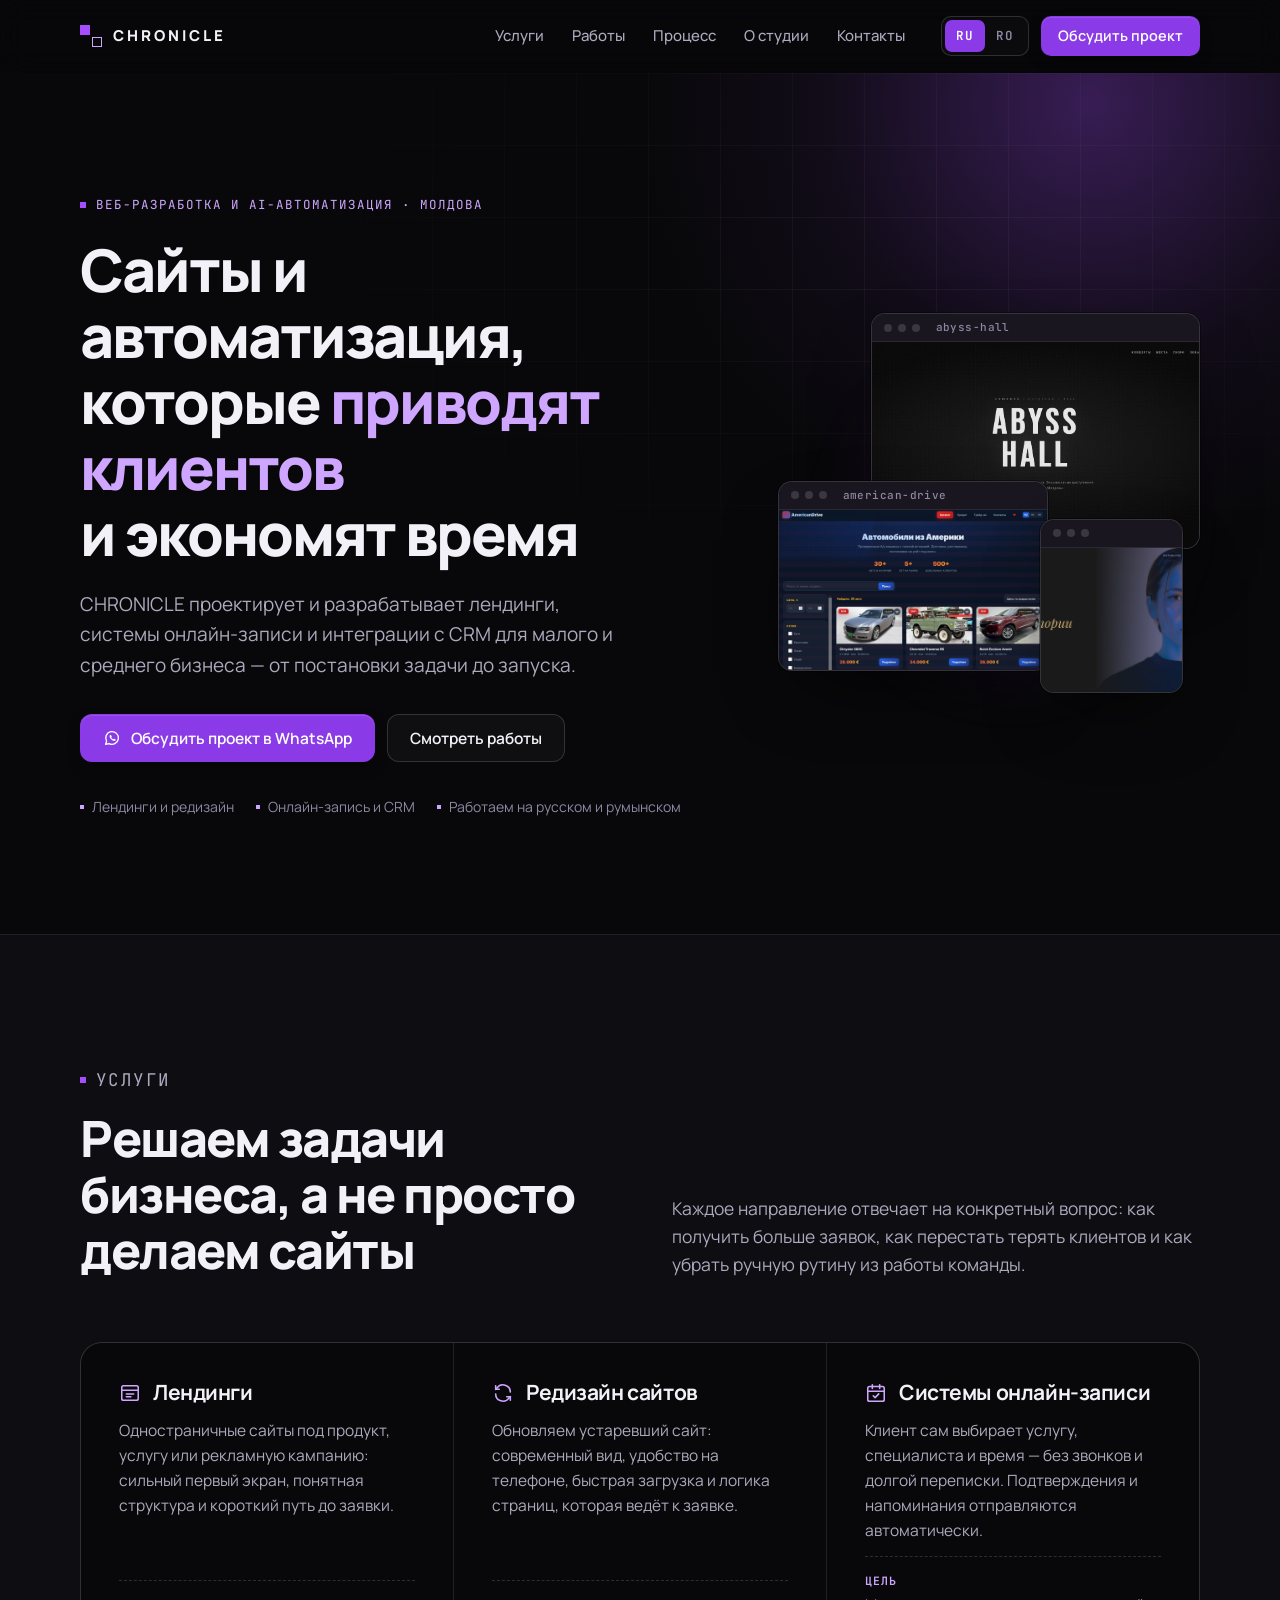
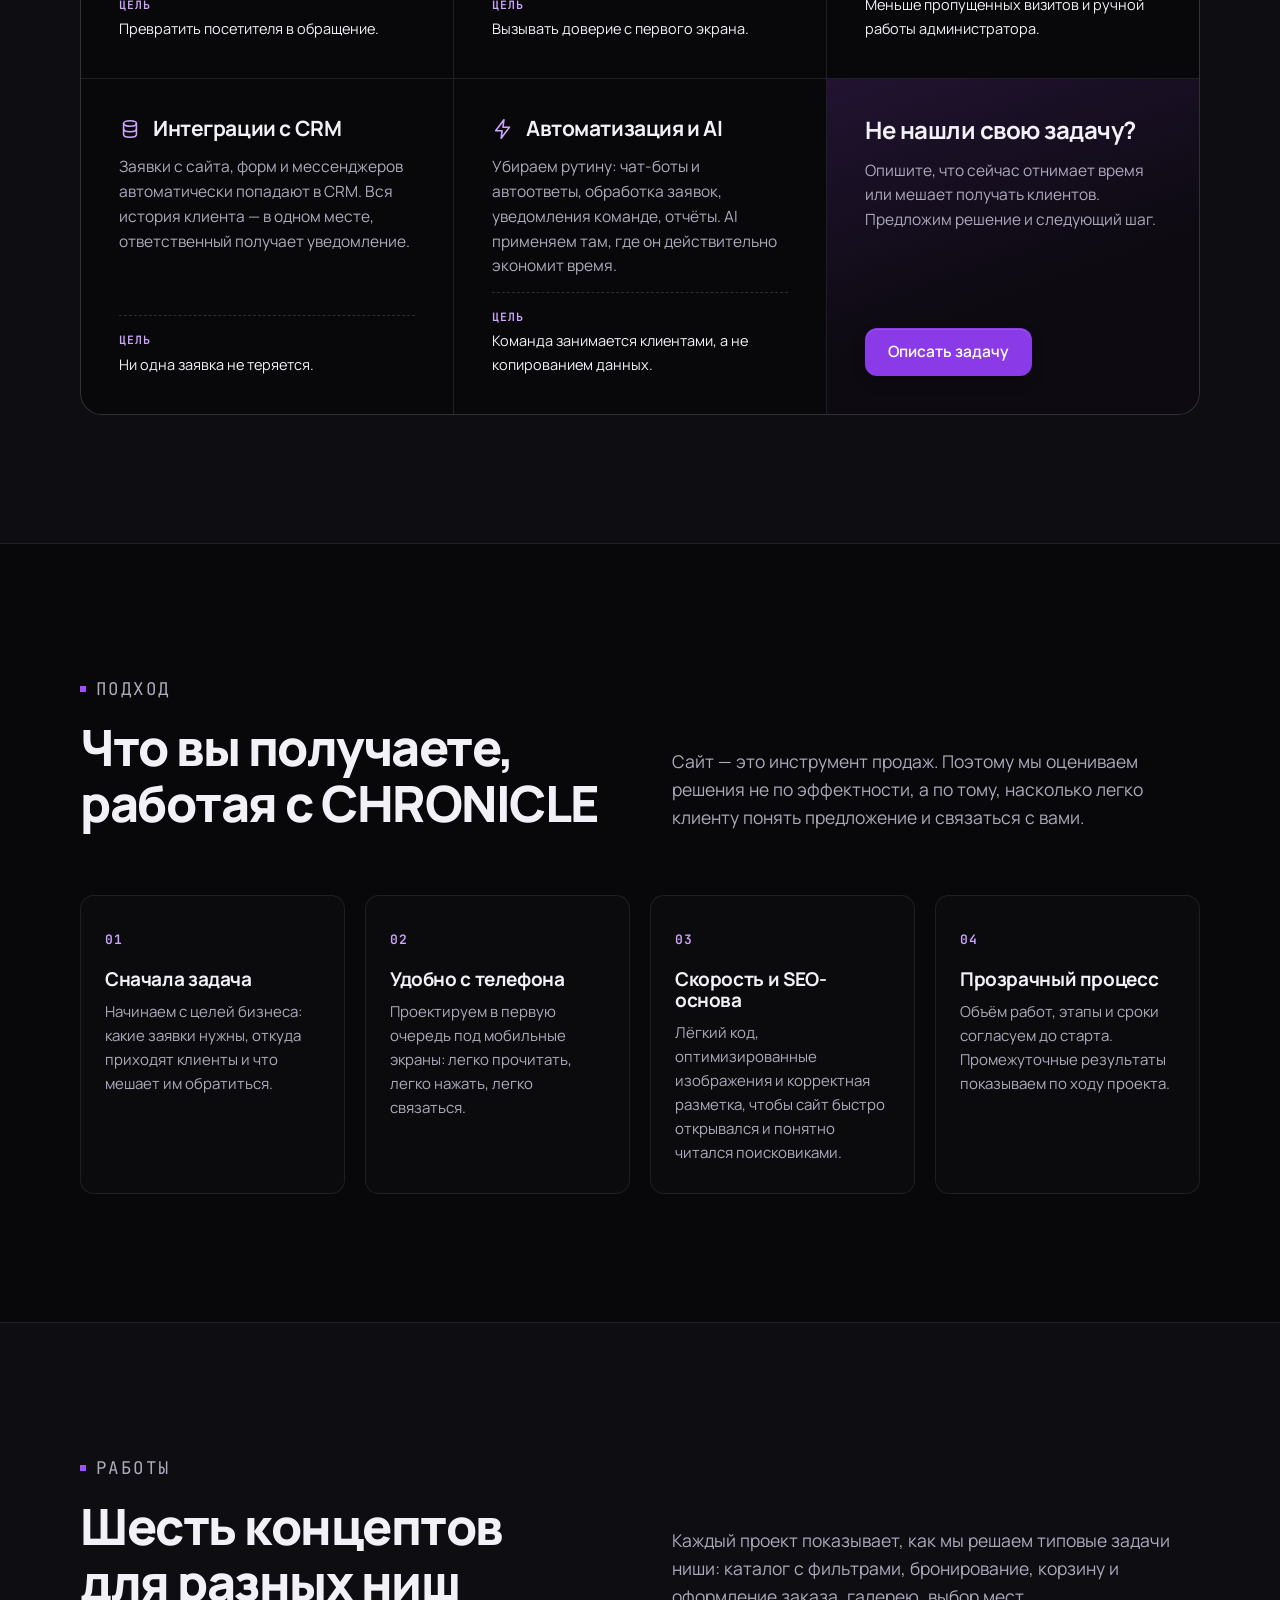
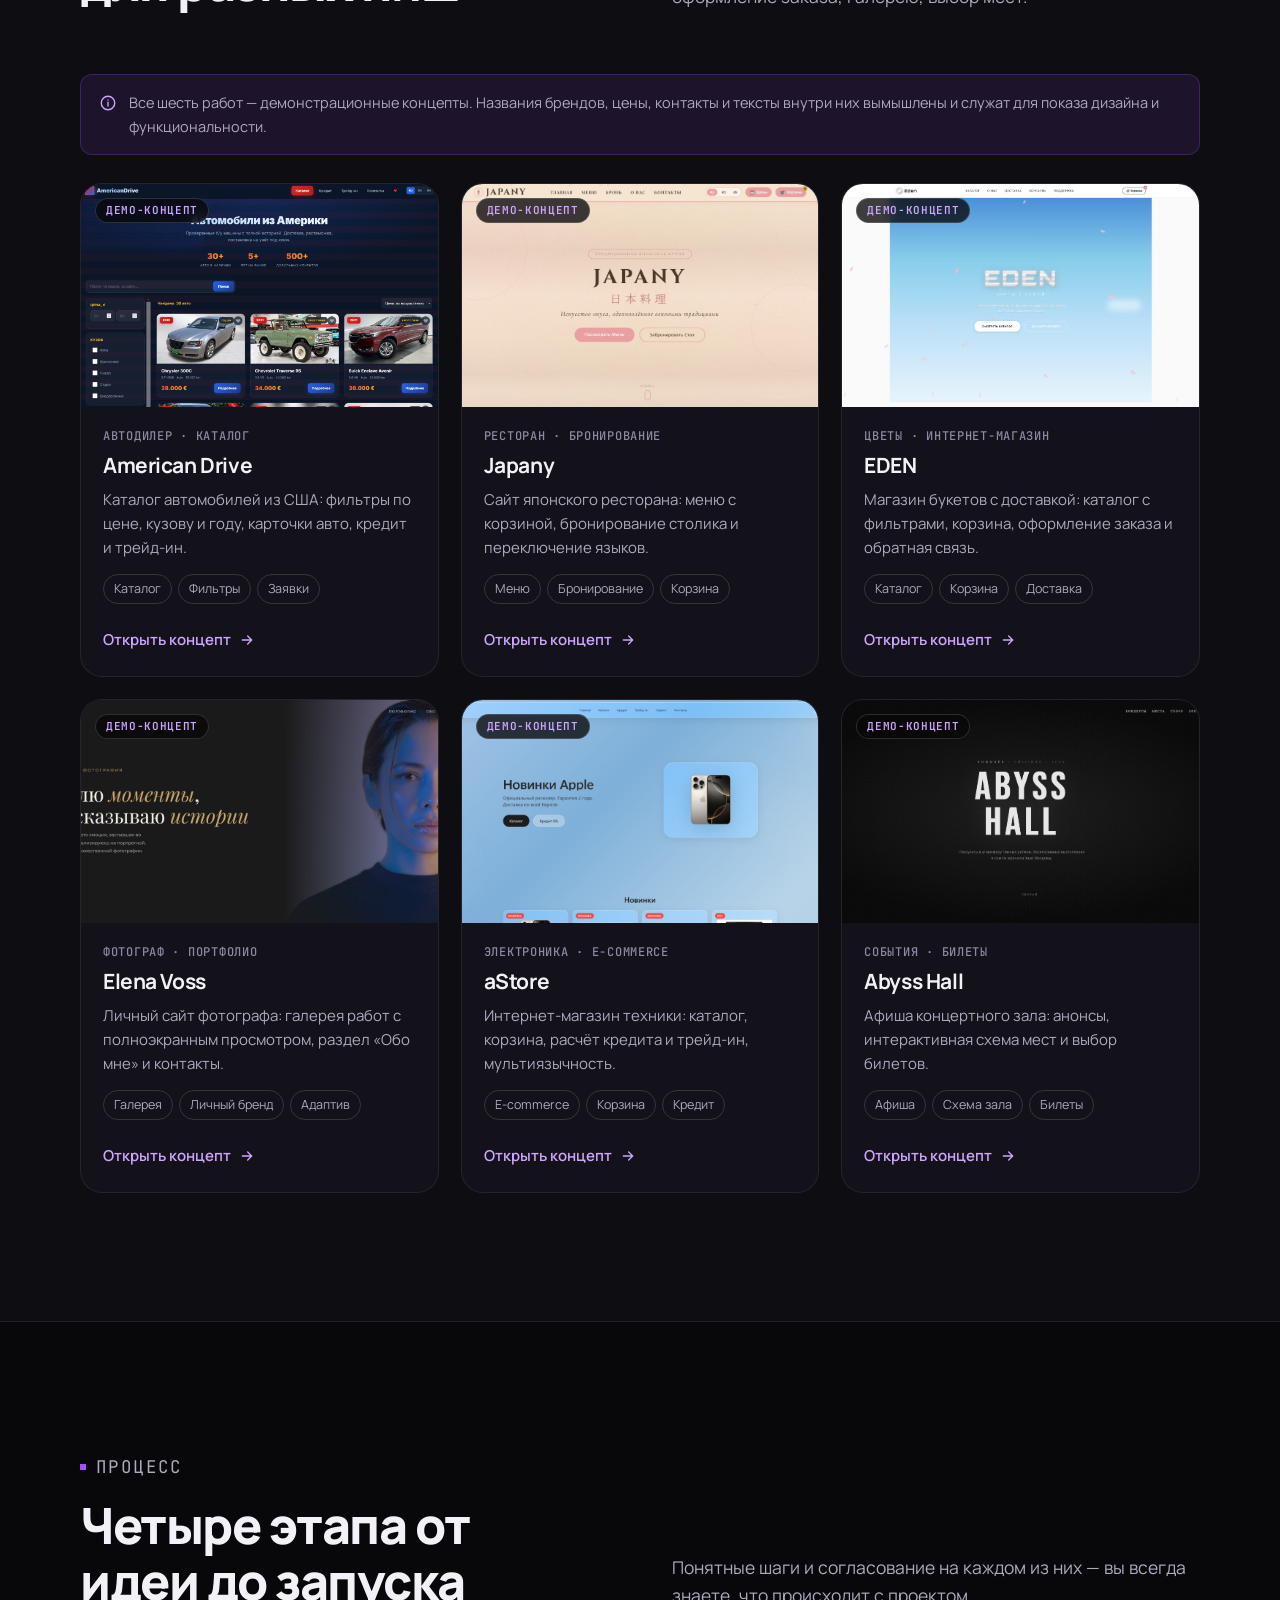
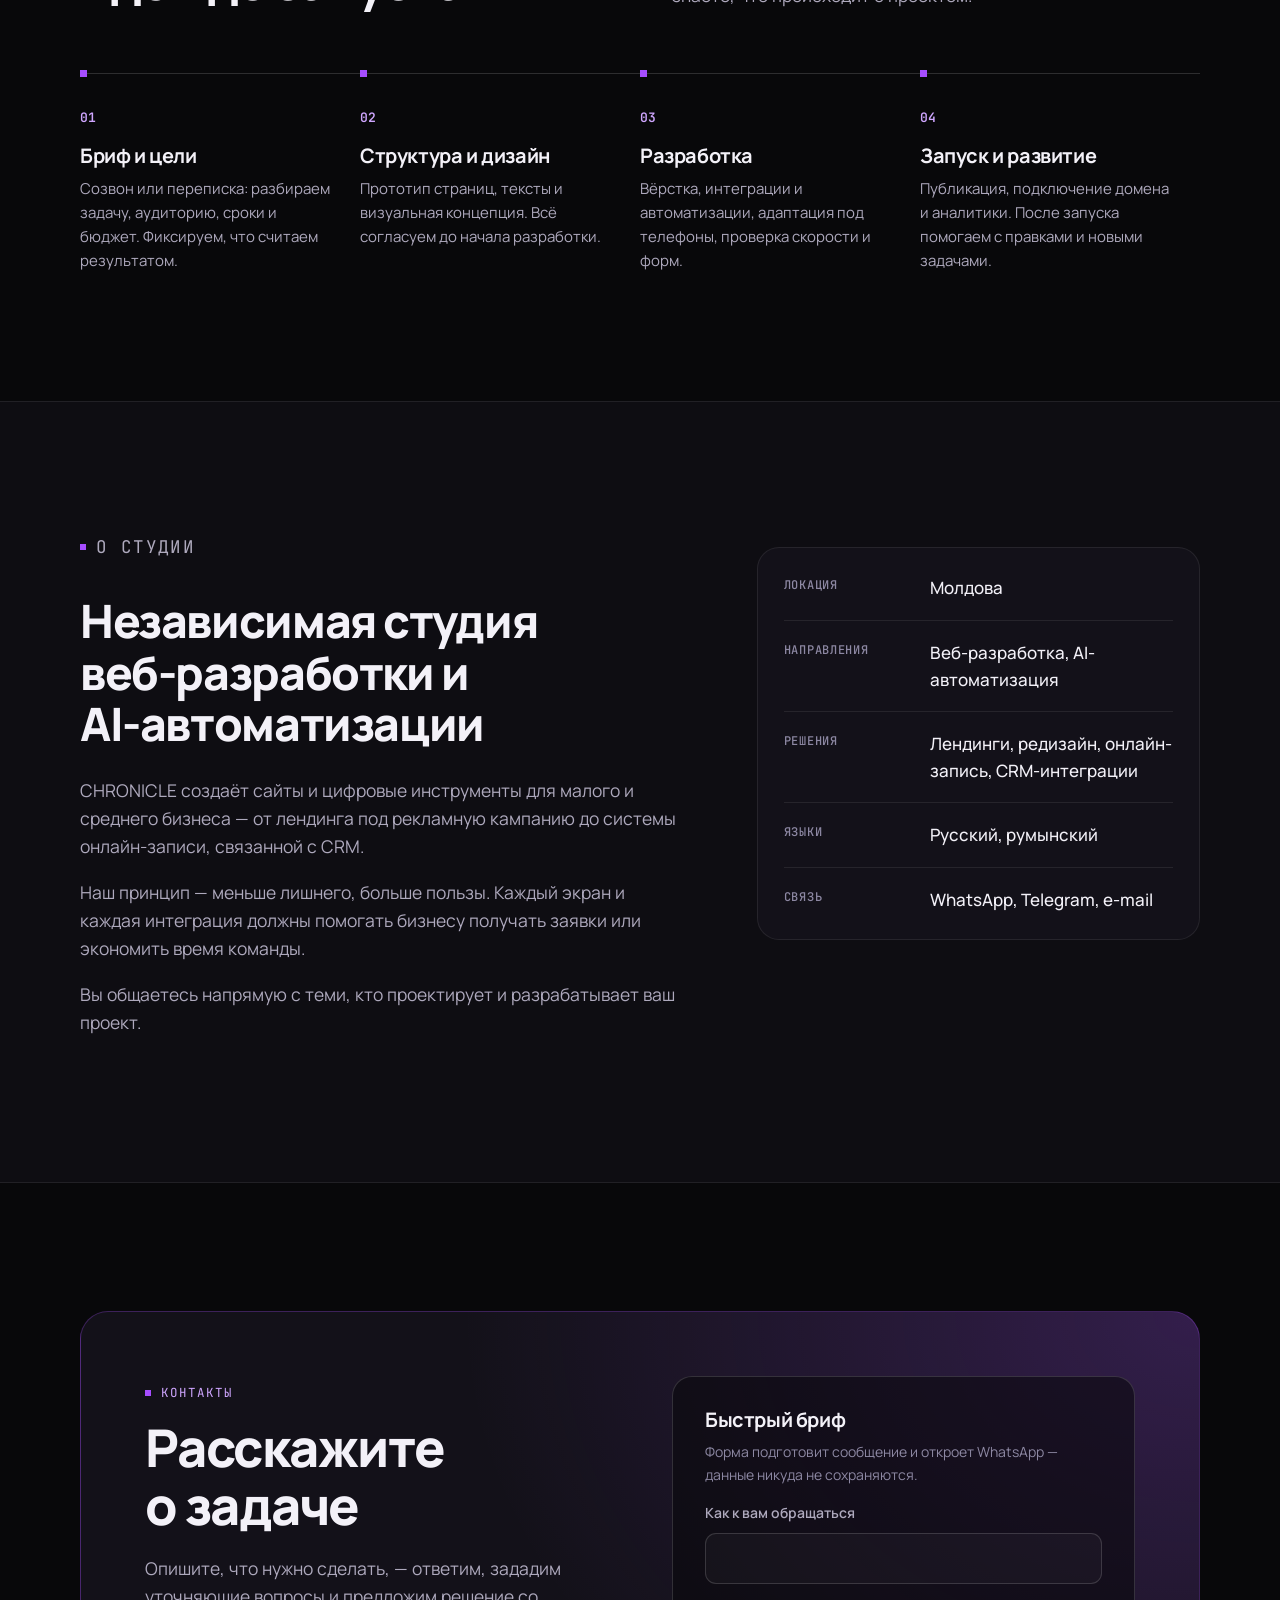
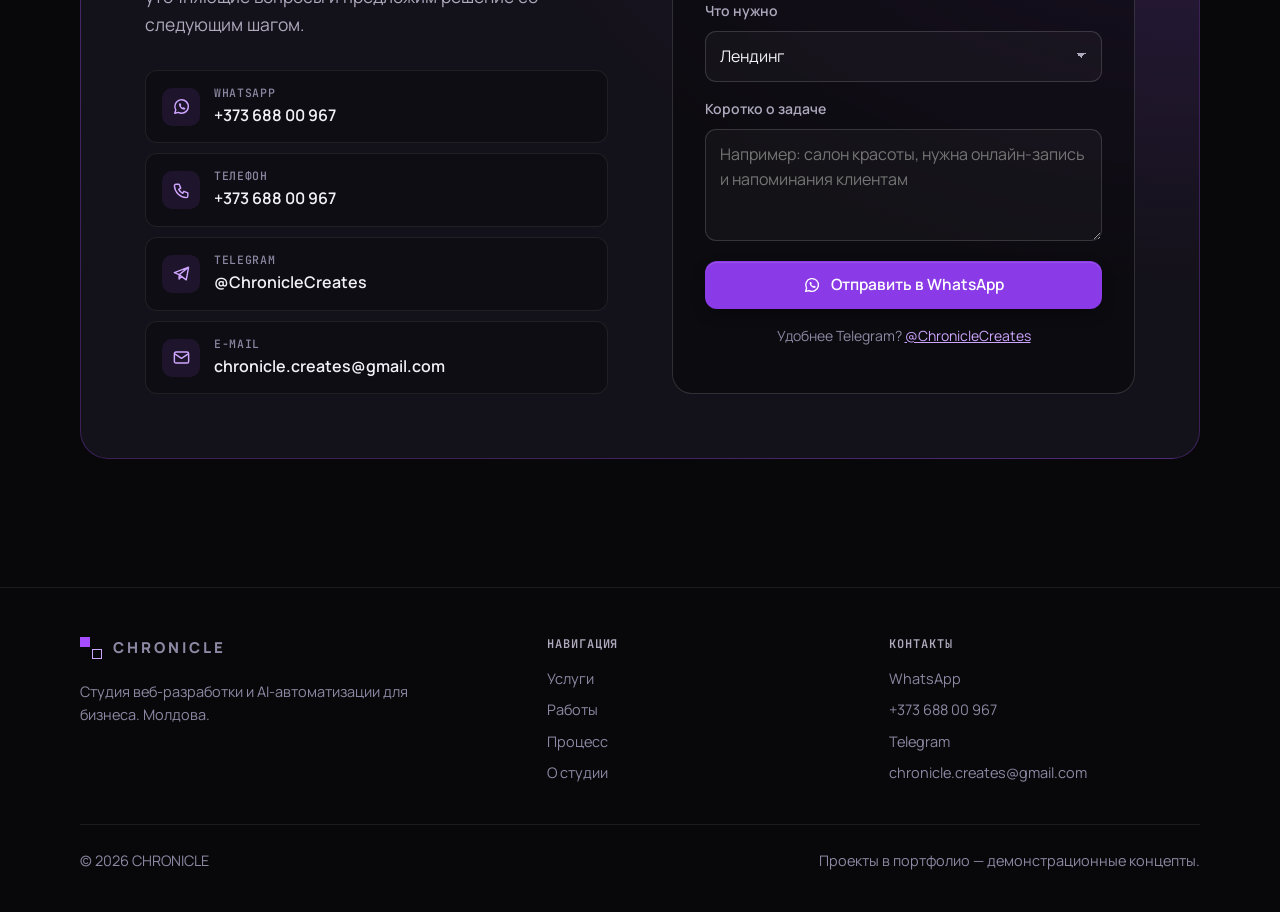
==== commit 5f926a15: "Refine visuals: accessible button contrast, no colored glows, inline service icons Co-Authored-By: C" ====
--- a/index.html
+++ b/index.html
@@ -137,32 +137,27 @@
 
         <div class="services-grid">
           <article class="service reveal">
-            <div class="service-icon" aria-hidden="true"><svg viewBox="0 0 24 24" fill="none" stroke="currentColor" stroke-width="1.7" stroke-linecap="round"><rect x="3" y="4" width="18" height="16" rx="2"/><path d="M3 9h18M8 13h8M8 16h5"/></svg></div>
-            <h3 data-i18n="s1_title">Лендинги</h3>
+            <div class="service-head"><span class="service-icon" aria-hidden="true"><svg viewBox="0 0 24 24" fill="none" stroke="currentColor" stroke-width="1.7" stroke-linecap="round"><rect x="3" y="4" width="18" height="16" rx="2"/><path d="M3 9h18M8 13h8M8 16h5"/></svg></span><h3 data-i18n="s1_title">Лендинги</h3></div>
             <p data-i18n="s1_text">Одностраничные сайты под продукт, услугу или рекламную кампанию: сильный первый экран, понятная структура и короткий путь до заявки.</p>
             <p class="goal"><span class="goal-k" data-i18n="goal">Цель</span><span data-i18n="s1_goal">Превратить посетителя в обращение.</span></p>
           </article>
           <article class="service reveal">
-            <div class="service-icon" aria-hidden="true"><svg viewBox="0 0 24 24" fill="none" stroke="currentColor" stroke-width="1.7" stroke-linecap="round" stroke-linejoin="round"><path d="M20 11a8 8 0 0 0-14.5-4.6L4 8"/><path d="M4 4v4h4"/><path d="M4 13a8 8 0 0 0 14.5 4.6L20 16"/><path d="M20 20v-4h-4"/></svg></div>
-            <h3 data-i18n="s2_title">Редизайн сайтов</h3>
+            <div class="service-head"><span class="service-icon" aria-hidden="true"><svg viewBox="0 0 24 24" fill="none" stroke="currentColor" stroke-width="1.7" stroke-linecap="round" stroke-linejoin="round"><path d="M20 11a8 8 0 0 0-14.5-4.6L4 8"/><path d="M4 4v4h4"/><path d="M4 13a8 8 0 0 0 14.5 4.6L20 16"/><path d="M20 20v-4h-4"/></svg></span><h3 data-i18n="s2_title">Редизайн сайтов</h3></div>
             <p data-i18n="s2_text">Обновляем устаревший сайт: современный вид, удобство на телефоне, быстрая загрузка и логика страниц, которая ведёт к заявке.</p>
             <p class="goal"><span class="goal-k" data-i18n="goal">Цель</span><span data-i18n="s2_goal">Вызывать доверие с первого экрана.</span></p>
           </article>
           <article class="service reveal">
-            <div class="service-icon" aria-hidden="true"><svg viewBox="0 0 24 24" fill="none" stroke="currentColor" stroke-width="1.7" stroke-linecap="round"><rect x="3" y="5" width="18" height="16" rx="2"/><path d="M3 10h18M8 3v4M16 3v4"/><path d="M9 15l2 2 4-4" stroke-linejoin="round"/></svg></div>
-            <h3 data-i18n="s3_title">Системы онлайн-записи</h3>
+            <div class="service-head"><span class="service-icon" aria-hidden="true"><svg viewBox="0 0 24 24" fill="none" stroke="currentColor" stroke-width="1.7" stroke-linecap="round"><rect x="3" y="5" width="18" height="16" rx="2"/><path d="M3 10h18M8 3v4M16 3v4"/><path d="M9 15l2 2 4-4" stroke-linejoin="round"/></svg></span><h3 data-i18n="s3_title">Системы онлайн-записи</h3></div>
             <p data-i18n="s3_text">Клиент сам выбирает услугу, специалиста и время — без звонков и долгой переписки. Подтверждения и напоминания отправляются автоматически.</p>
             <p class="goal"><span class="goal-k" data-i18n="goal">Цель</span><span data-i18n="s3_goal">Меньше пропущенных визитов и ручной работы администратора.</span></p>
           </article>
           <article class="service reveal">
-            <div class="service-icon" aria-hidden="true"><svg viewBox="0 0 24 24" fill="none" stroke="currentColor" stroke-width="1.7" stroke-linecap="round"><ellipse cx="12" cy="6" rx="7" ry="3"/><path d="M5 6v6c0 1.7 3.1 3 7 3s7-1.3 7-3V6"/><path d="M5 12v6c0 1.7 3.1 3 7 3s7-1.3 7-3v-6"/></svg></div>
-            <h3 data-i18n="s4_title">Интеграции с CRM</h3>
+            <div class="service-head"><span class="service-icon" aria-hidden="true"><svg viewBox="0 0 24 24" fill="none" stroke="currentColor" stroke-width="1.7" stroke-linecap="round"><ellipse cx="12" cy="6" rx="7" ry="3"/><path d="M5 6v6c0 1.7 3.1 3 7 3s7-1.3 7-3V6"/><path d="M5 12v6c0 1.7 3.1 3 7 3s7-1.3 7-3v-6"/></svg></span><h3 data-i18n="s4_title">Интеграции с CRM</h3></div>
             <p data-i18n="s4_text">Заявки с сайта, форм и мессенджеров автоматически попадают в CRM. Вся история клиента — в одном месте, ответственный получает уведомление.</p>
             <p class="goal"><span class="goal-k" data-i18n="goal">Цель</span><span data-i18n="s4_goal">Ни одна заявка не теряется.</span></p>
           </article>
           <article class="service reveal">
-            <div class="service-icon" aria-hidden="true"><svg viewBox="0 0 24 24" fill="none" stroke="currentColor" stroke-width="1.7" stroke-linecap="round" stroke-linejoin="round"><path d="M13 2L4 14h7l-1 8 9-12h-7z"/></svg></div>
-            <h3 data-i18n="s5_title">Автоматизация и AI</h3>
+            <div class="service-head"><span class="service-icon" aria-hidden="true"><svg viewBox="0 0 24 24" fill="none" stroke="currentColor" stroke-width="1.7" stroke-linecap="round" stroke-linejoin="round"><path d="M13 2L4 14h7l-1 8 9-12h-7z"/></svg></span><h3 data-i18n="s5_title">Автоматизация и AI</h3></div>
             <p data-i18n="s5_text">Убираем рутину: чат-боты и автоответы, обработка заявок, уведомления команде, отчёты. AI применяем там, где он действительно экономит время.</p>
             <p class="goal"><span class="goal-k" data-i18n="goal">Цель</span><span data-i18n="s5_goal">Команда занимается клиентами, а не копированием данных.</span></p>
           </article>
--- a/assets/css/site.css
+++ b/assets/css/site.css
@@ -10,7 +10,8 @@
   --muted: #aea9bd;
   --faint: #8d88a3;
   --violet: #a64dff;
-  --violet-hover: #b56bff;
+  --violet-btn: #8a3ae6;
+  --violet-btn-hover: #7a2bd6;
   --violet-soft: #cfa6ff;
   --violet-deep: #4a1a87;
   --violet-tint: rgba(166, 77, 255, 0.1);
@@ -44,13 +45,13 @@
 p { margin: 0; }
 ul, ol { margin: 0; padding: 0; list-style: none; }
 button { font: inherit; color: inherit; }
-::selection { background: var(--violet); color: #fff; }
+::selection { background: var(--violet-btn); color: #fff; }
 
 :focus-visible { outline: 2px solid var(--violet-soft); outline-offset: 3px; border-radius: 6px; }
 
 .skip-link {
   position: absolute; left: 16px; top: -60px; z-index: 200;
-  background: var(--violet); color: #fff; padding: 10px 16px; border-radius: 10px;
+  background: var(--violet-btn); color: #fff; padding: 10px 16px; border-radius: 10px;
   text-decoration: none; font-weight: 600; transition: top .2s;
 }
 .skip-link:focus { top: 12px; }
@@ -62,7 +63,7 @@
   font-family: var(--mono); font-size: 12.5px; letter-spacing: .08em; text-transform: uppercase;
   color: var(--violet-soft);
 }
-.eyebrow::before { content: ''; width: 6px; height: 6px; background: var(--violet); box-shadow: 0 0 12px var(--violet); }
+.eyebrow::before { content: ''; width: 6px; height: 6px; background: var(--violet); }
 
 /* ---------- Buttons ---------- */
 .btn {
@@ -73,8 +74,8 @@
   white-space: nowrap;
 }
 .btn svg { width: 18px; height: 18px; flex: none; }
-.btn-primary { background: var(--violet); color: #fff; box-shadow: 0 8px 30px -10px var(--glow); }
-.btn-primary:hover { background: var(--violet-hover); transform: translateY(-1px); box-shadow: 0 12px 34px -10px var(--glow); }
+.btn-primary { background: var(--violet-btn); color: #fff; box-shadow: 0 1px 0 rgba(255,255,255,.12) inset, 0 6px 18px -8px rgba(0,0,0,.8); }
+.btn-primary:hover { background: var(--violet-btn-hover); transform: translateY(-1px); }
 .btn-ghost { background: rgba(255,255,255,.03); border-color: var(--line-strong); color: var(--text); }
 .btn-ghost:hover { border-color: var(--violet-soft); background: var(--violet-tint); }
 .btn-sm { min-height: 40px; padding: 0 16px; font-size: 14.5px; border-radius: 10px; }
@@ -94,7 +95,7 @@
 .logo { display: inline-flex; align-items: center; gap: 11px; text-decoration: none; font-weight: 800; letter-spacing: .2em; font-size: 15px; }
 .logo-mark { position: relative; width: 22px; height: 22px; flex: none; }
 .logo-mark::before, .logo-mark::after { content: ''; position: absolute; width: 10px; height: 10px; }
-.logo-mark::before { left: 0; top: 0; background: var(--violet); box-shadow: 0 0 14px var(--glow); }
+.logo-mark::before { left: 0; top: 0; background: var(--violet); }
 .logo-mark::after { right: 0; bottom: 0; border: 1.5px solid var(--violet-soft); }
 
 .main-nav { margin-left: auto; }
@@ -113,7 +114,7 @@
   font-family: var(--mono); font-size: 12.5px; font-weight: 600; letter-spacing: .06em; color: var(--faint); cursor: pointer; transition: color .2s, background .2s;
 }
 .lang-switch button:hover { color: var(--text); }
-.lang-switch button[aria-pressed="true"] { background: var(--violet); color: #fff; }
+.lang-switch button[aria-pressed="true"] { background: var(--violet-btn); color: #fff; }
 
 .menu-toggle {
   display: none; width: 44px; height: 44px; border-radius: 10px; border: 1px solid var(--line-strong);
@@ -194,9 +195,10 @@
 .services-grid { display: grid; grid-template-columns: repeat(3, 1fr); gap: 1px; background: var(--line); border: 1px solid var(--line); border-radius: var(--radius-lg); overflow: hidden; }
 .service { background: var(--bg); padding: clamp(26px, 3vw, 38px); display: flex; flex-direction: column; gap: 14px; min-height: 300px; transition: background .3s; }
 .service:hover { background: var(--surface); }
-.service-icon { width: 46px; height: 46px; border-radius: 12px; display: grid; place-items: center; background: var(--violet-tint); border: 1px solid rgba(166,77,255,.25); color: var(--violet-soft); }
+.service-head { display: flex; align-items: center; gap: 12px; }
+.service-icon { flex: none; display: inline-flex; color: var(--violet-soft); }
 .service-icon svg { width: 22px; height: 22px; }
-.service h3 { font-size: 21px; margin-top: 10px; }
+.service h3 { font-size: 21px; }
 .service p { color: var(--muted); font-size: 15.5px; }
 .service .goal { margin-top: auto; padding-top: 16px; border-top: 1px dashed var(--line-strong); font-size: 14.5px; color: var(--text); }
 .service .goal .goal-k { display: block; font: 600 11.5px/1.4 var(--mono); letter-spacing: .08em; text-transform: uppercase; color: var(--violet-soft); margin-bottom: 4px; }
@@ -220,7 +222,7 @@
   border: 1px solid var(--line); background: var(--surface); text-decoration: none;
   transition: border-color .3s, transform .35s var(--ease), box-shadow .35s;
 }
-.work-card:hover { border-color: rgba(166,77,255,.45); transform: translateY(-4px); box-shadow: 0 24px 60px -30px var(--glow); }
+.work-card:hover { border-color: rgba(166,77,255,.45); transform: translateY(-4px); box-shadow: 0 24px 50px -28px rgba(0,0,0,.9); }
 .work-media { position: relative; aspect-ratio: 16 / 10; overflow: hidden; background: var(--surface-2); }
 .work-media img { width: 100%; height: 100%; object-fit: cover; object-position: top; transition: transform .6s var(--ease); }
 .work-card:hover .work-media img { transform: scale(1.04); }
@@ -242,7 +244,7 @@
 /* Process */
 .process { display: grid; grid-template-columns: repeat(4, 1fr); counter-reset: step; border-top: 1px solid var(--line-strong); }
 .step { padding: 28px 26px 0 0; position: relative; }
-.step::before { content: ''; position: absolute; top: -4px; left: 0; width: 7px; height: 7px; background: var(--violet); box-shadow: 0 0 12px var(--violet); }
+.step::before { content: ''; position: absolute; top: -4px; left: 0; width: 7px; height: 7px; background: var(--violet); }
 .step .num { font: 600 13px/1 var(--mono); color: var(--violet-soft); }
 .step h3 { font-size: 20px; margin: 16px 0 10px; }
 .step p { color: var(--muted); font-size: 15px; }
@@ -308,7 +310,7 @@
 .fab-wa {
   position: fixed; right: 16px; bottom: 16px; z-index: 90; display: none;
   width: 56px; height: 56px; border-radius: 16px; align-items: center; justify-content: center;
-  background: var(--violet); color: #fff; box-shadow: 0 14px 34px -10px var(--glow), 0 0 0 1px rgba(255,255,255,.08);
+  background: var(--violet-btn); color: #fff; box-shadow: 0 12px 28px -10px rgba(0,0,0,.85), 0 0 0 1px rgba(255,255,255,.08);
 }
 .fab-wa svg { width: 26px; height: 26px; }
 
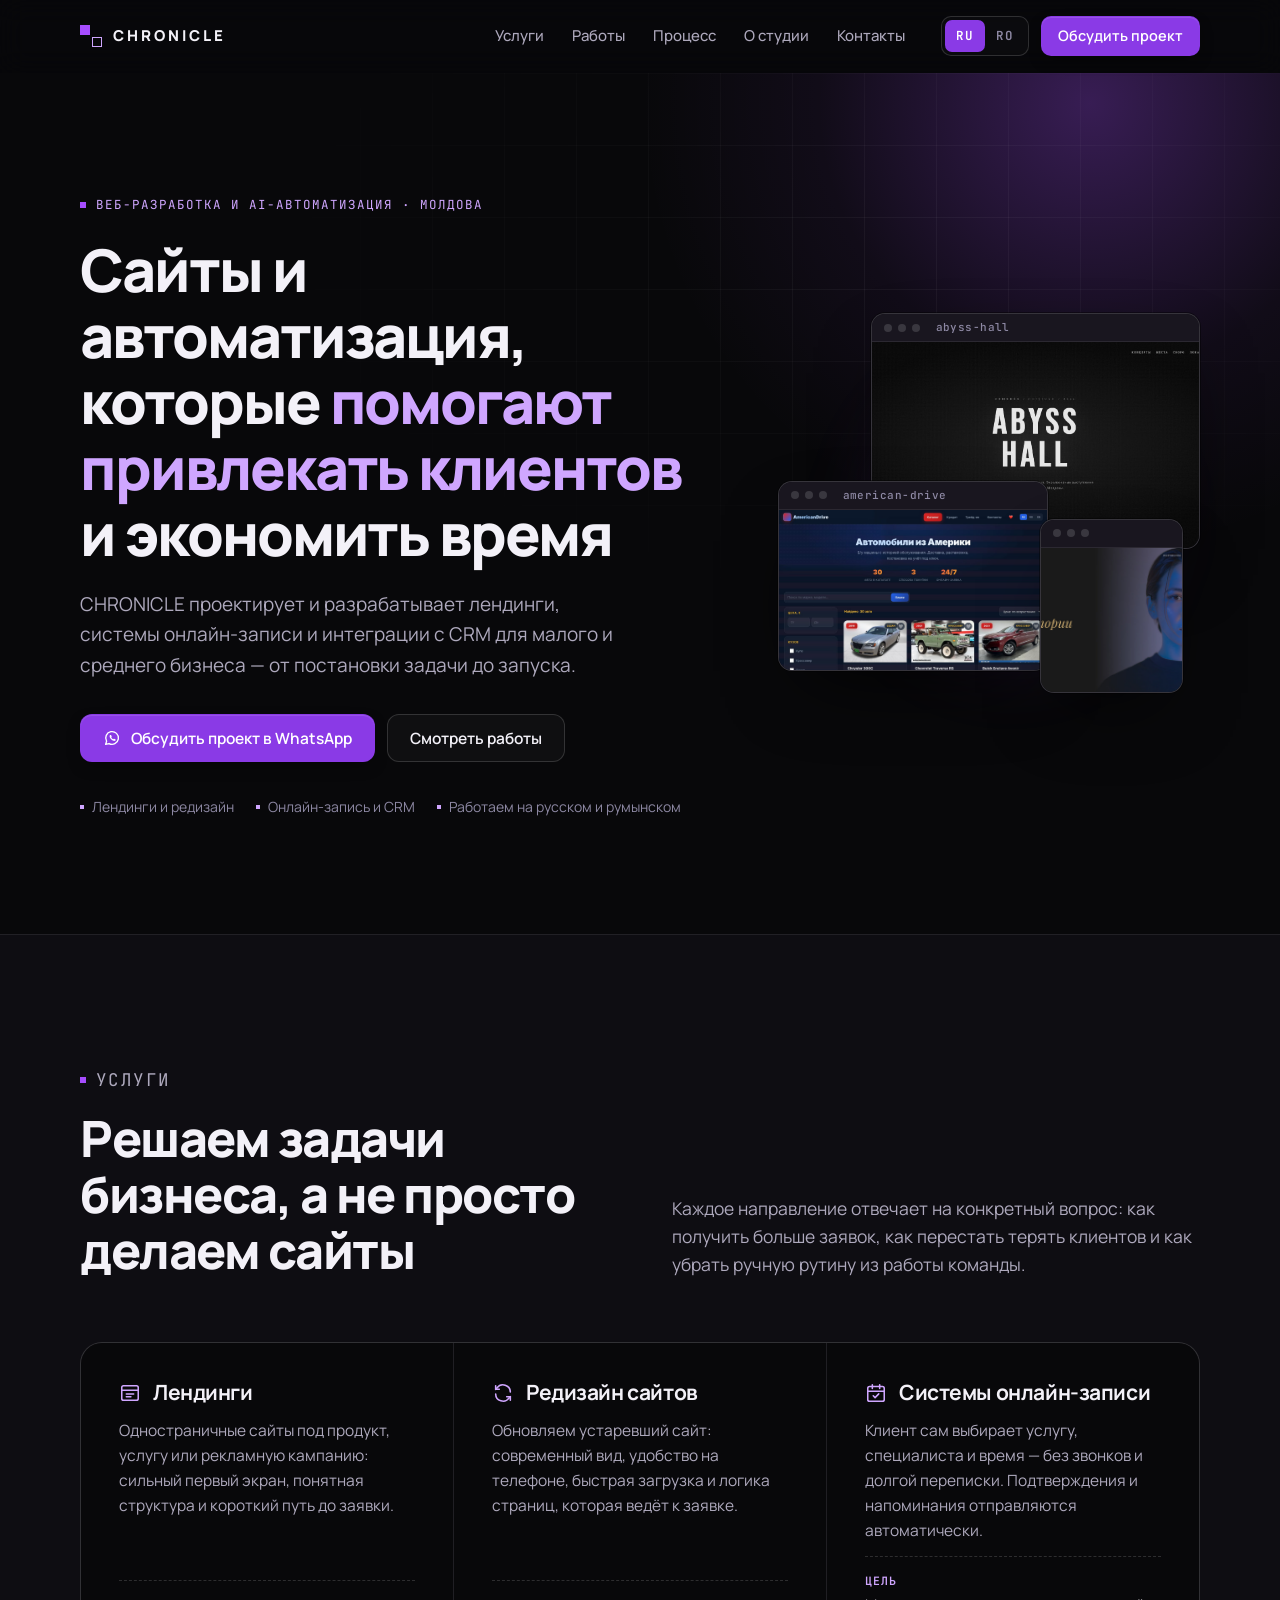
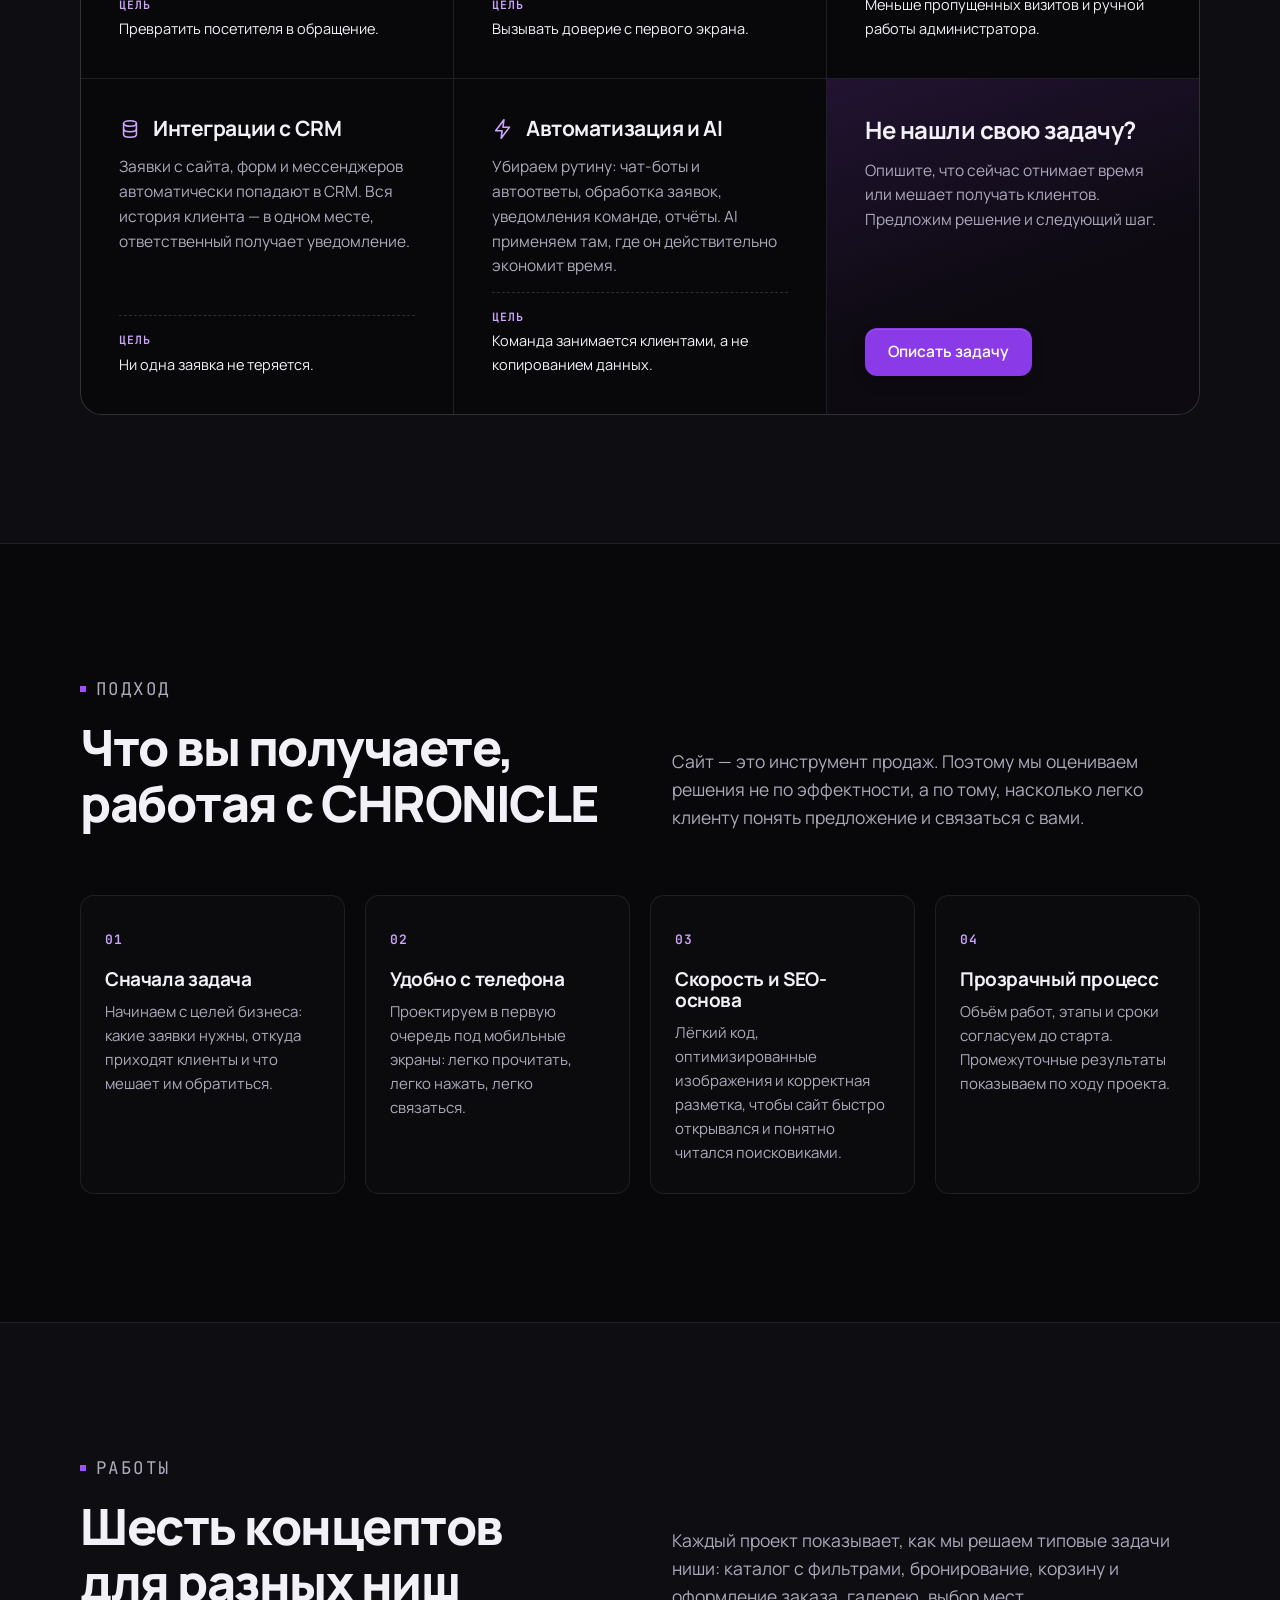
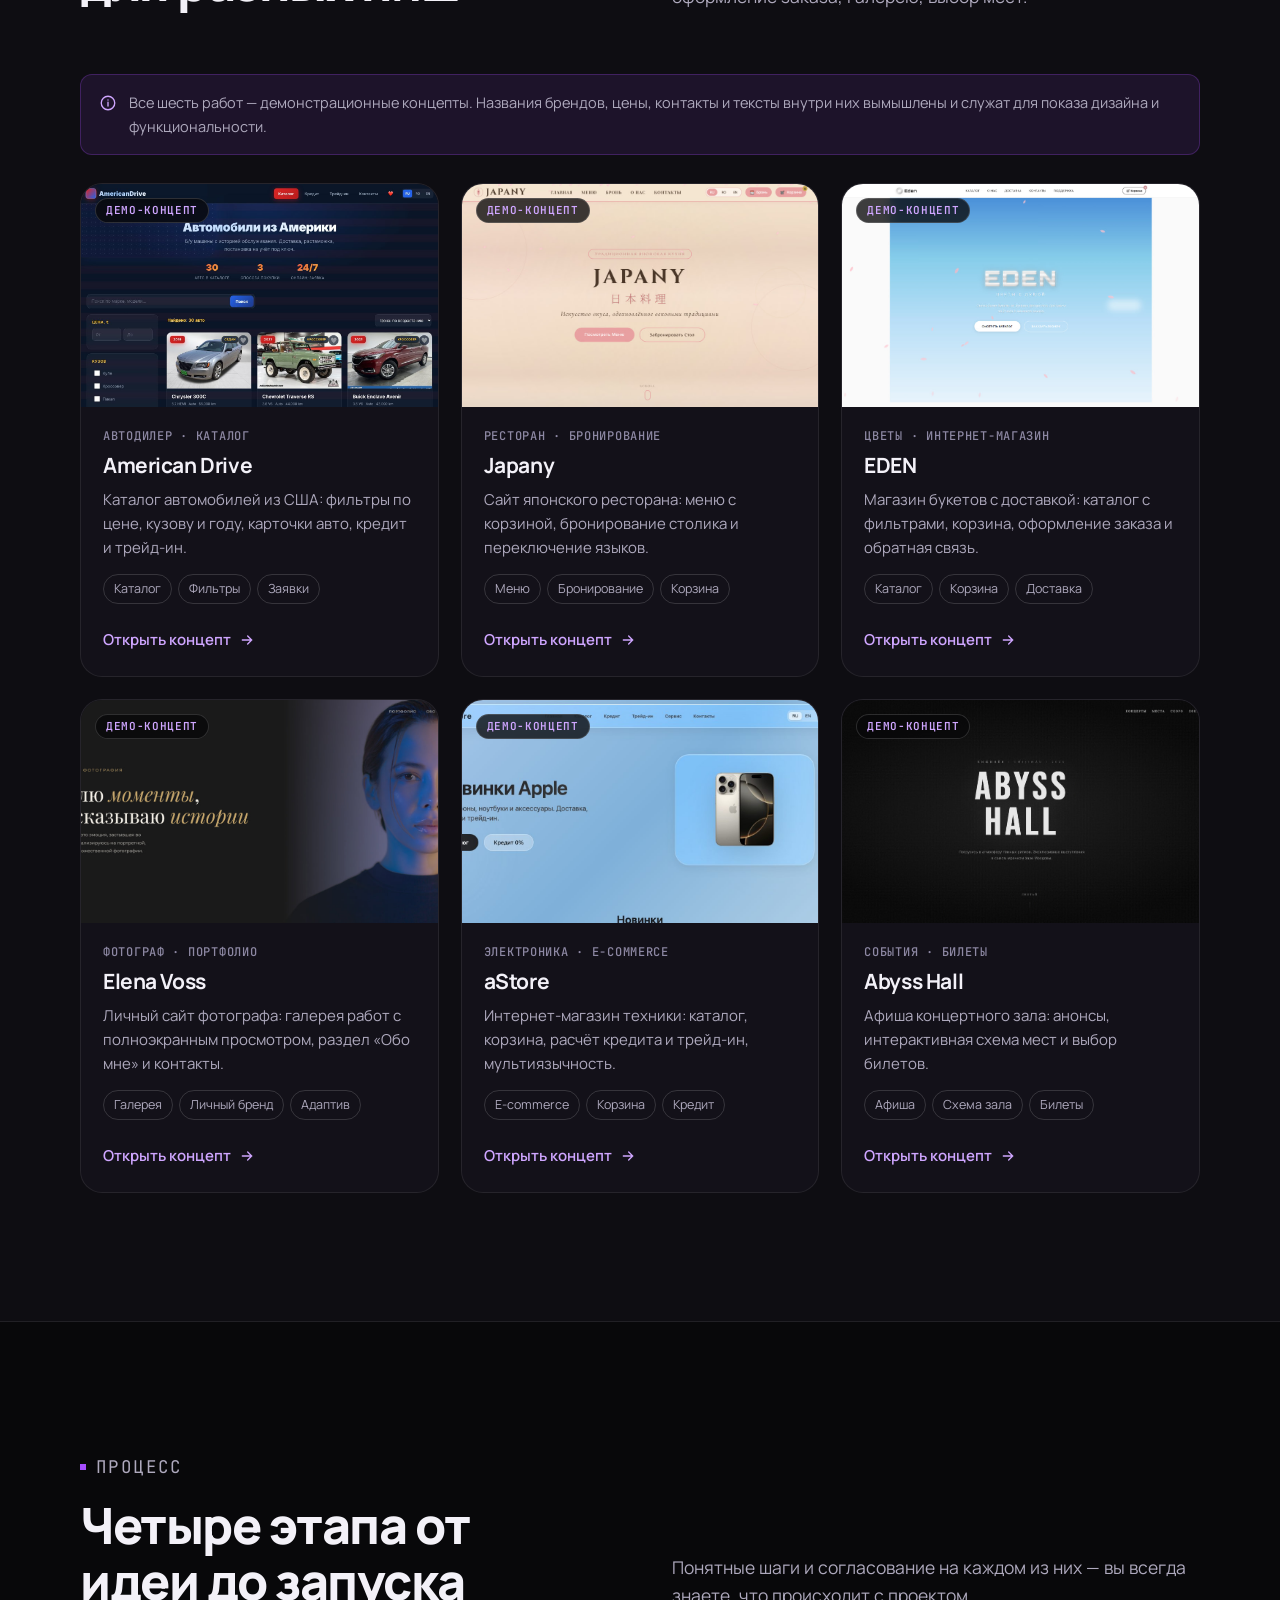
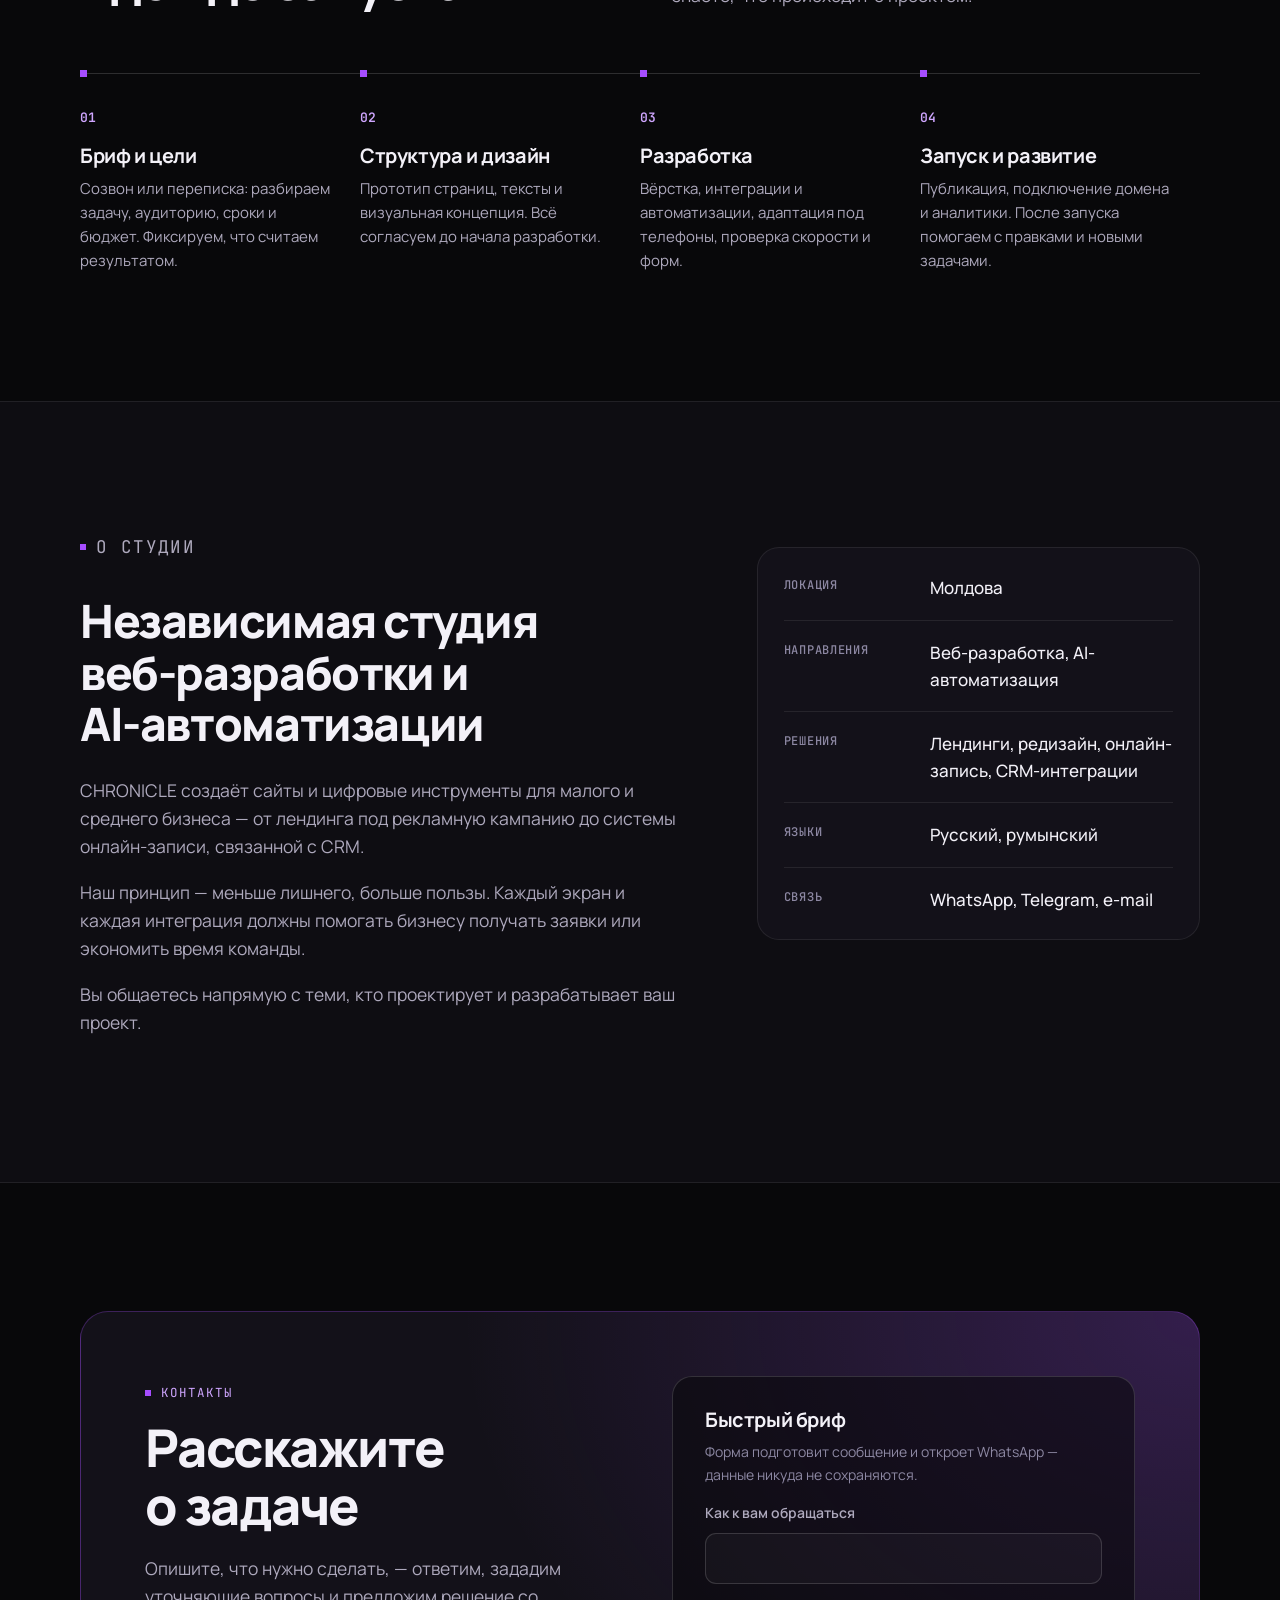
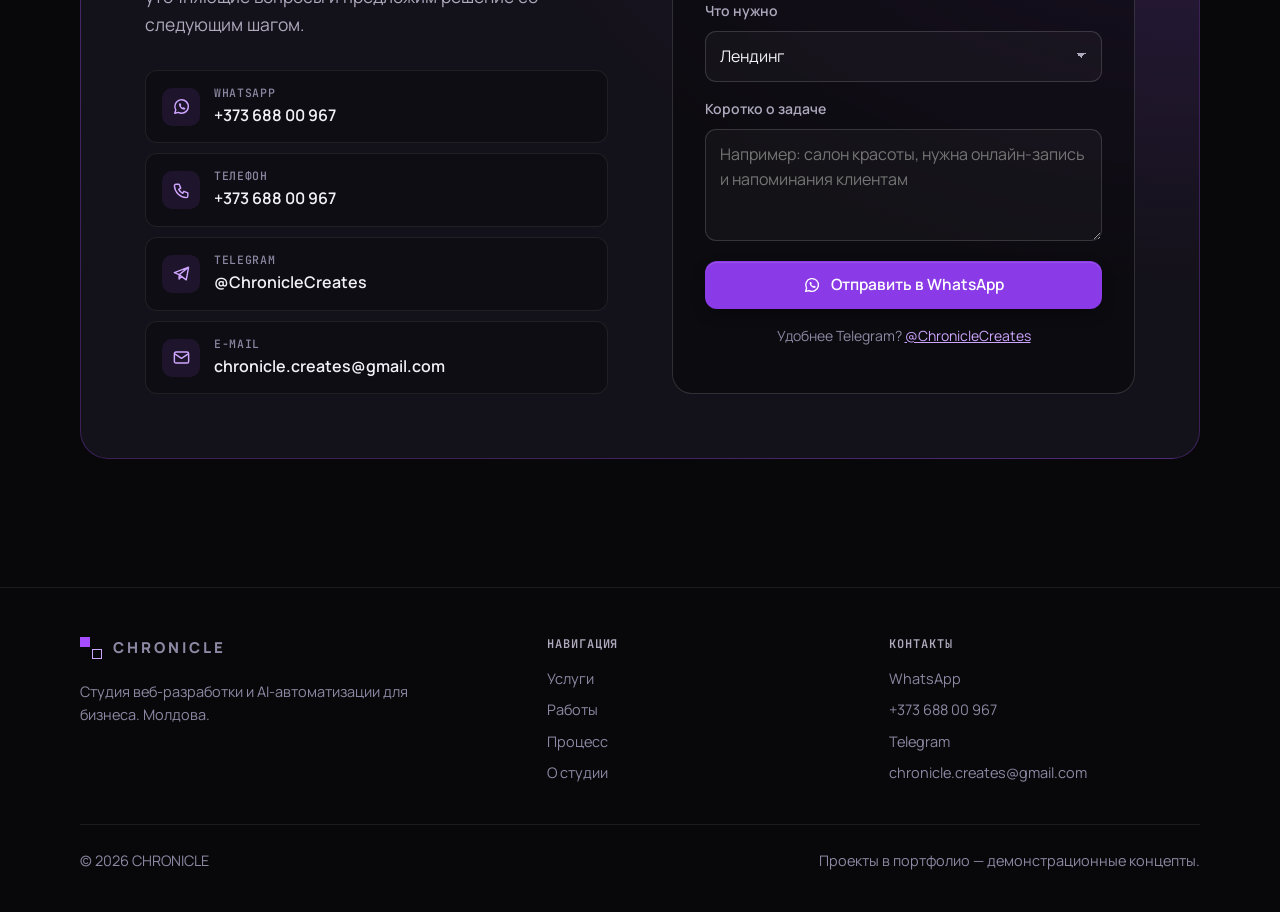
==== commit 83b33401: "Pre-launch QA fixes: neutral demo copy, local Unsplash images, mobile FAB, a11y - Demos: replace fic" ====
--- a/index.html
+++ b/index.html
@@ -100,7 +100,7 @@
       <div class="container hero-grid">
         <div>
           <p class="eyebrow" data-i18n="hero_eyebrow">Веб-разработка и AI-автоматизация · Молдова</p>
-          <h1 id="hero-title" data-i18n-html="hero_title">Сайты и автоматизация, которые <em>приводят клиентов</em> и&nbsp;экономят время</h1>
+          <h1 id="hero-title" data-i18n-html="hero_title">Сайты и автоматизация, которые <em>помогают привлекать клиентов</em> и&nbsp;экономить время</h1>
           <p class="hero-lead" data-i18n="hero_lead">CHRONICLE проектирует и разрабатывает лендинги, системы онлайн-записи и интеграции с CRM для малого и среднего бизнеса — от постановки задачи до запуска.</p>
           <div class="hero-ctas">
             <a class="btn btn-primary" href="https://wa.me/37368800967" target="_blank" rel="noopener">
@@ -399,11 +399,10 @@
         <span data-i18n="footer_demo">Проекты в портфолио — демонстрационные концепты.</span>
       </div>
     </div>
+    <a class="fab-wa" href="https://wa.me/37368800967" target="_blank" rel="noopener" aria-label="Написать в WhatsApp" data-i18n-attr="aria-label:cta_whatsapp">
+      <svg viewBox="0 0 24 24" fill="none" stroke="currentColor" stroke-width="1.8" aria-hidden="true"><path d="M3.5 20.5l1.3-4.2A8.5 8.5 0 1 1 8 19.4z" stroke-linejoin="round"/><path d="M9 8.6c.2-.6.5-.7.9-.7h.5c.2 0 .4.1.5.4l.7 1.6c.1.3 0 .5-.1.7l-.5.6c.6 1.1 1.4 1.9 2.5 2.5l.6-.5c.2-.2.4-.2.7-.1l1.6.7c.3.1.4.3.4.5v.5c0 .4-.1.7-.7.9-1.4.5-3.4-.1-5.2-1.9S8.5 10 9 8.6z" fill="currentColor" stroke="none"/></svg>
+    </a>
   </footer>
-
-  <a class="fab-wa" href="https://wa.me/37368800967" target="_blank" rel="noopener" aria-label="Написать в WhatsApp" data-i18n-attr="aria-label:cta_whatsapp">
-    <svg viewBox="0 0 24 24" fill="none" stroke="currentColor" stroke-width="1.8" aria-hidden="true"><path d="M3.5 20.5l1.3-4.2A8.5 8.5 0 1 1 8 19.4z" stroke-linejoin="round"/><path d="M9 8.6c.2-.6.5-.7.9-.7h.5c.2 0 .4.1.5.4l.7 1.6c.1.3 0 .5-.1.7l-.5.6c.6 1.1 1.4 1.9 2.5 2.5l.6-.5c.2-.2.4-.2.7-.1l1.6.7c.3.1.4.3.4.5v.5c0 .4-.1.7-.7.9-1.4.5-3.4-.1-5.2-1.9S8.5 10 9 8.6z" fill="currentColor" stroke="none"/></svg>
-  </a>
 
   <script src="assets/js/i18n.js"></script>
   <script src="assets/js/site.js"></script>
--- a/assets/css/site.css
+++ b/assets/css/site.css
@@ -313,6 +313,9 @@
   background: var(--violet-btn); color: #fff; box-shadow: 0 12px 28px -10px rgba(0,0,0,.85), 0 0 0 1px rgba(255,255,255,.08);
 }
 .fab-wa svg { width: 26px; height: 26px; }
+.fab-wa { transition: opacity .25s, transform .25s, visibility .25s; }
+.fab-wa.is-hidden { opacity: 0; visibility: hidden; transform: translateY(12px); pointer-events: none; }
+@media (prefers-reduced-motion: reduce) { .fab-wa { transition: none; } }
 
 /* Reveal */
 .js .reveal { opacity: 0; transform: translateY(18px); transition: opacity .7s var(--ease), transform .7s var(--ease); }
